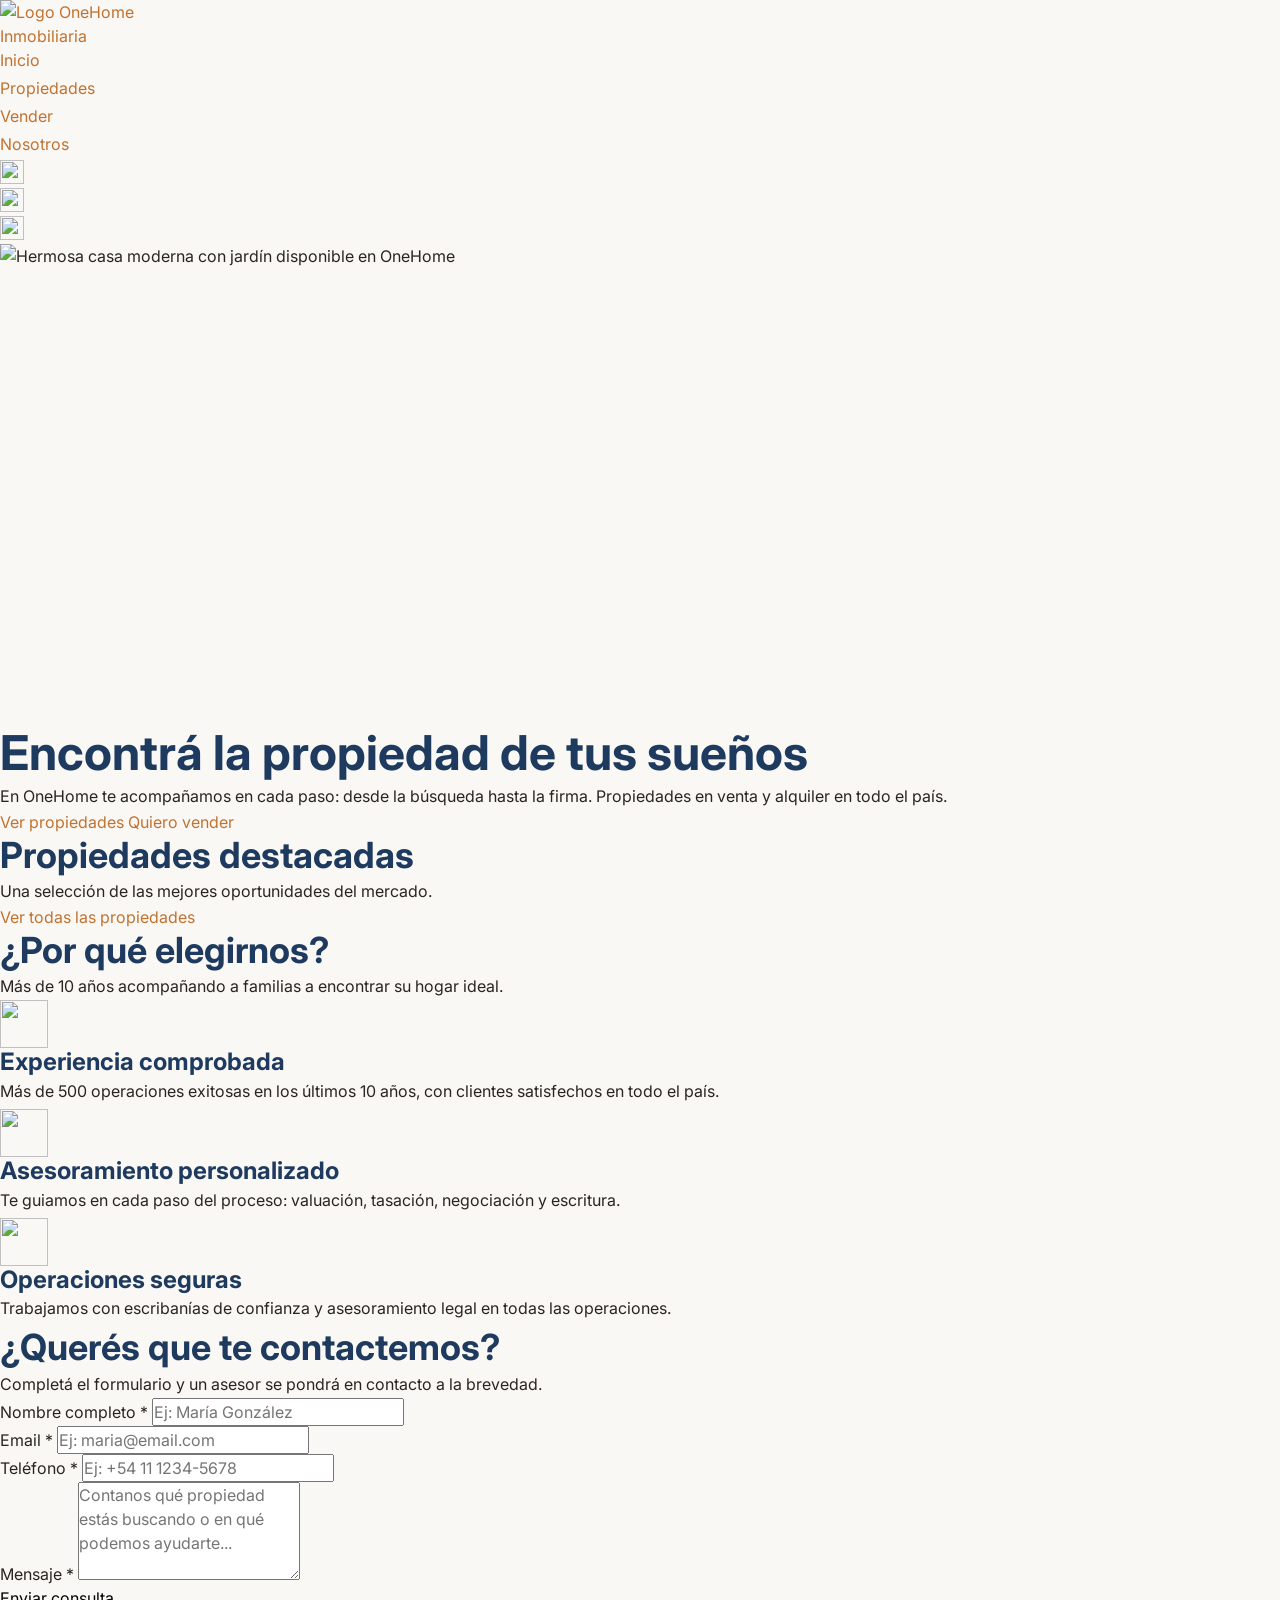
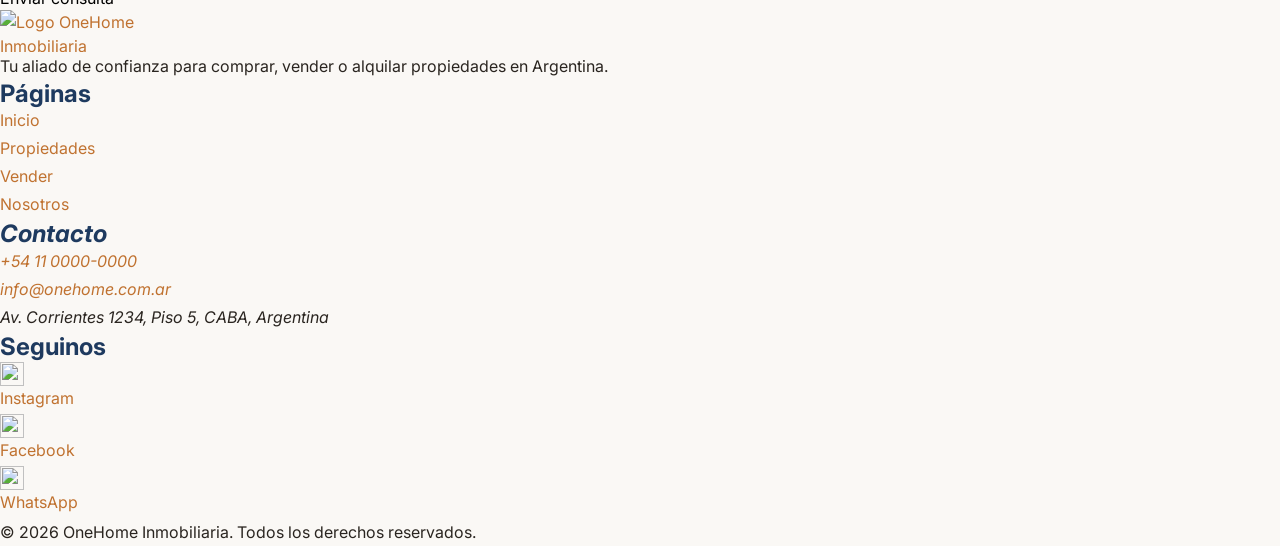
==== index.html @ 44924160 "Agregamos el css base" ====
<!DOCTYPE html>
<html lang="es-AR">
  <head>
    <meta charset="UTF-8" />
    <meta name="viewport" content="width=device-width, initial-scale=1.0" />

    <!-- SEO primario -->
    <title>OneHome Inmobiliaria | Propiedades en Argentina</title>
    <meta
      name="description"
      content="OneHome Inmobiliaria: encontrá tu propiedad ideal en Argentina. Casas, departamentos y locales en venta y alquiler. Asesoramiento personalizado."
    />

    <!-- Open Graph para redes sociales -->
    <meta property="og:type" content="website" />
    <meta property="og:title" content="OneHome Inmobiliaria" />
    <meta
      property="og:description"
      content="Encontrá tu propiedad ideal en Argentina. Casas, departamentos y locales en venta y alquiler."
    />
    <meta property="og:image" content="/assets/images/og-home.jpg" />
    <meta property="og:url" content="https://onehome.com.ar/" />
    <meta property="og:locale" content="es_AR" />

    <!-- Datos estructurados Schema.org -->
    <script type="application/ld+json">
      {
        "@context": "https://schema.org",
        "@type": "RealEstateAgent",
        "name": "OneHome Inmobiliaria",
        "url": "https://onehome.com.ar",
        "logo": "/assets/images/logo.png",
        "description": "Inmobiliaria en Argentina especializada en compra, venta y alquiler de propiedades.",
        "address": {
          "@type": "PostalAddress",
          "addressCountry": "AR",
          "addressLocality": "Buenos Aires"
        },
        "contactPoint": {
          "@type": "ContactPoint",
          "contactType": "customer service",
          "email": "info@onehome.com.ar",
          "telephone": "+54-11-0000-0000"
        }
      }
    </script>

    <!-- Fuente Inter — preconnect para carga rápida -->
    <link rel="preconnect" href="https://fonts.googleapis.com" />
    <link rel="preconnect" href="https://fonts.gstatic.com" crossorigin />
    <link href="https://fonts.googleapis.com/css2?family=Inter:wght@400;500;600;700&display=swap" rel="stylesheet" />

    <!-- Estilos -->
    <link rel="stylesheet" href="/assets/styles/main.css" />

    <!-- Favicon -->
    <link rel="icon" type="image/png" href="/assets/images/icons/favicon.png" />
  </head>

  <body>

    <!-- ===================== HEADER ===================== -->
    <header class="header">
      <div class="header__inner">

        <!-- Logo -->
        <a href="/" class="header__logo" aria-label="OneHome Inmobiliaria — inicio">
          <img
            src="/assets/images/logo.png"
            alt="Logo OneHome Inmobiliaria"
            width="160"
            height="48"
          />
        </a>

        <!-- Navegación principal -->
        <nav class="header__nav" aria-label="Navegación principal">
          <ul class="header__nav-list" role="list">
            <li><a href="/" class="header__nav-link" aria-current="page">Inicio</a></li>
            <li><a href="/pages/propiedades.html" class="header__nav-link">Propiedades</a></li>
            <li><a href="/pages/vender.html" class="header__nav-link">Vender</a></li>
            <li><a href="/pages/nosotros.html" class="header__nav-link">Nosotros</a></li>
          </ul>
        </nav>

        <!-- Redes sociales en header -->
        <ul class="header__social" role="list" aria-label="Redes sociales">
          <li>
            <a
              href="https://instagram.com/onehome"
              class="header__social-link"
              target="_blank"
              rel="noopener noreferrer"
              aria-label="Seguinos en Instagram"
            >
              <img
                src="/assets/images/icons/instagram.svg"
                alt=""
                width="24"
                height="24"
                aria-hidden="true"
              />
            </a>
          </li>
          <li>
            <a
              href="https://facebook.com/onehome"
              class="header__social-link"
              target="_blank"
              rel="noopener noreferrer"
              aria-label="Seguinos en Facebook"
            >
              <img
                src="/assets/images/icons/facebook.svg"
                alt=""
                width="24"
                height="24"
                aria-hidden="true"
              />
            </a>
          </li>
          <li>
            <a
              href="https://wa.me/541100000000"
              class="header__social-link"
              target="_blank"
              rel="noopener noreferrer"
              aria-label="Contactanos por WhatsApp"
            >
              <img
                src="/assets/images/icons/whatsapp.svg"
                alt=""
                width="24"
                height="24"
                aria-hidden="true"
              />
            </a>
          </li>
        </ul>

      </div>
    </header>

    <!-- ===================== MAIN ===================== -->
    <main id="contenido-principal">

      <!-- ---- HERO ---- -->
      <section class="hero" aria-labelledby="hero-titulo">
        <div class="hero__inner">

          <!-- Imagen a la izquierda -->
          <figure class="hero__imagen">
            <img
              src="/assets/images/hero-propiedad.jpg"
              alt="Hermosa casa moderna con jardín disponible en OneHome"
              width="640"
              height="480"
            />
          </figure>

          <!-- Contenido a la derecha -->
          <div class="hero__contenido">
            <h1 id="hero-titulo" class="hero__titulo">
              Encontrá la propiedad de tus sueños
            </h1>
            <p class="hero__subtitulo">
              En OneHome te acompañamos en cada paso: desde la búsqueda hasta
              la firma. Propiedades en venta y alquiler en todo el país.
            </p>
            <div class="hero__acciones">
              <a href="/pages/propiedades.html" class="boton boton--primario">
                Ver propiedades
              </a>
              <a href="/pages/vender.html" class="boton boton--secundario">
                Quiero vender
              </a>
            </div>
          </div>

        </div>
      </section>

      <!-- ---- PROPIEDADES DESTACADAS ---- -->
      <section class="propiedades-destacadas" aria-labelledby="destacadas-titulo">
        <div class="propiedades-destacadas__inner">

          <header class="seccion-header">
            <h2 id="destacadas-titulo" class="seccion-header__titulo">
              Propiedades destacadas
            </h2>
            <p class="seccion-header__descripcion">
              Una selección de las mejores oportunidades del mercado.
            </p>
          </header>

          <!-- Las cards se generan dinámicamente con assets/components/card-propiedad.js -->
          <ul
            id="lista-propiedades-destacadas"
            class="propiedades-destacadas__lista"
            role="list"
            aria-label="Propiedades destacadas"
          >
            <!-- card-propiedad.js inserta los <li> acá -->
          </ul>

          <div class="propiedades-destacadas__pie">
            <a href="/pages/propiedades.html" class="boton boton--terciario">
              Ver todas las propiedades
            </a>
          </div>

        </div>
      </section>

      <!-- ---- POR QUÉ ELEGIRNOS ---- -->
      <section class="por-que-elegirnos" aria-labelledby="elegirnos-titulo">
        <div class="por-que-elegirnos__inner">

          <header class="seccion-header">
            <h2 id="elegirnos-titulo" class="seccion-header__titulo">
              ¿Por qué elegirnos?
            </h2>
            <p class="seccion-header__descripcion">
              Más de 10 años acompañando a familias a encontrar su hogar ideal.
            </p>
          </header>

          <ul class="por-que-elegirnos__lista" role="list">

            <li class="por-que-elegirnos__item">
              <article class="ventaja">
                <figure class="ventaja__icono">
                  <img
                    src="/assets/images/icons/experiencia.svg"
                    alt=""
                    width="48"
                    height="48"
                    aria-hidden="true"
                  />
                </figure>
                <h3 class="ventaja__titulo">Experiencia comprobada</h3>
                <p class="ventaja__descripcion">
                  Más de 500 operaciones exitosas en los últimos 10 años,
                  con clientes satisfechos en todo el país.
                </p>
              </article>
            </li>

            <li class="por-que-elegirnos__item">
              <article class="ventaja">
                <figure class="ventaja__icono">
                  <img
                    src="/assets/images/icons/asesoramiento.svg"
                    alt=""
                    width="48"
                    height="48"
                    aria-hidden="true"
                  />
                </figure>
                <h3 class="ventaja__titulo">Asesoramiento personalizado</h3>
                <p class="ventaja__descripcion">
                  Te guiamos en cada paso del proceso: valuación, tasación,
                  negociación y escritura.
                </p>
              </article>
            </li>

            <li class="por-que-elegirnos__item">
              <article class="ventaja">
                <figure class="ventaja__icono">
                  <img
                    src="/assets/images/icons/seguridad.svg"
                    alt=""
                    width="48"
                    height="48"
                    aria-hidden="true"
                  />
                </figure>
                <h3 class="ventaja__titulo">Operaciones seguras</h3>
                <p class="ventaja__descripcion">
                  Trabajamos con escribanías de confianza y asesoramiento
                  legal en todas las operaciones.
                </p>
              </article>
            </li>

          </ul>

        </div>
      </section>

      <!-- ---- CONTACTO RÁPIDO ---- -->
      <section class="contacto-rapido" aria-labelledby="contacto-titulo">
        <div class="contacto-rapido__inner">

          <header class="seccion-header">
            <h2 id="contacto-titulo" class="seccion-header__titulo">
              ¿Querés que te contactemos?
            </h2>
            <p class="seccion-header__descripcion">
              Completá el formulario y un asesor se pondrá en contacto a la brevedad.
            </p>
          </header>

          <!--
            La validación frontend la maneja assets/utils/validaciones.js
            El envío lo maneja assets/services/contacto.js (a crear)
          -->
          <form
            id="formulario-contacto"
            class="contacto-rapido__form"
            novalidate
            aria-label="Formulario de contacto rápido"
          >

            <div class="form__campo">
              <label for="contacto-nombre" class="form__label">
                Nombre completo <span class="form__obligatorio" aria-label="obligatorio">*</span>
              </label>
              <input
                type="text"
                id="contacto-nombre"
                name="nombre"
                class="form__input"
                placeholder="Ej: María González"
                autocomplete="name"
                required
                aria-required="true"
                aria-describedby="contacto-nombre-error"
              />
              <span id="contacto-nombre-error" class="form__error" role="alert" aria-live="polite"></span>
            </div>

            <div class="form__campo">
              <label for="contacto-email" class="form__label">
                Email <span class="form__obligatorio" aria-label="obligatorio">*</span>
              </label>
              <input
                type="email"
                id="contacto-email"
                name="email"
                class="form__input"
                placeholder="Ej: maria@email.com"
                autocomplete="email"
                required
                aria-required="true"
                aria-describedby="contacto-email-error"
              />
              <span id="contacto-email-error" class="form__error" role="alert" aria-live="polite"></span>
            </div>

            <div class="form__campo">
              <label for="contacto-telefono" class="form__label">
                Teléfono <span class="form__obligatorio" aria-label="obligatorio">*</span>
              </label>
              <input
                type="tel"
                id="contacto-telefono"
                name="telefono"
                class="form__input"
                placeholder="Ej: +54 11 1234-5678"
                autocomplete="tel"
                required
                aria-required="true"
                aria-describedby="contacto-telefono-error"
              />
              <span id="contacto-telefono-error" class="form__error" role="alert" aria-live="polite"></span>
            </div>

            <div class="form__campo form__campo--completo">
              <label for="contacto-mensaje" class="form__label">
                Mensaje <span class="form__obligatorio" aria-label="obligatorio">*</span>
              </label>
              <textarea
                id="contacto-mensaje"
                name="mensaje"
                class="form__textarea"
                rows="4"
                placeholder="Contanos qué propiedad estás buscando o en qué podemos ayudarte..."
                required
                aria-required="true"
                aria-describedby="contacto-mensaje-error"
              ></textarea>
              <span id="contacto-mensaje-error" class="form__error" role="alert" aria-live="polite"></span>
            </div>

            <div class="form__campo form__campo--completo">
              <button type="submit" class="boton boton--primario boton--grande">
                Enviar consulta
              </button>
            </div>

          </form>

        </div>
      </section>

    </main>

    <!-- ===================== FOOTER ===================== -->
    <footer class="footer">
      <div class="footer__inner">

        <!-- Logo y descripción -->
        <div class="footer__marca">
          <a href="/" aria-label="OneHome Inmobiliaria — inicio">
            <img
              src="/assets/images/logo-blanco.png"
              alt="Logo OneHome Inmobiliaria"
              width="140"
              height="42"
            />
          </a>
          <p class="footer__descripcion">
            Tu aliado de confianza para comprar, vender o alquilar propiedades en Argentina.
          </p>
        </div>

        <!-- Navegación del footer -->
        <nav class="footer__nav" aria-label="Navegación del footer">
          <h3 class="footer__nav-titulo">Páginas</h3>
          <ul class="footer__nav-lista" role="list">
            <li><a href="/" class="footer__nav-link">Inicio</a></li>
            <li><a href="/pages/propiedades.html" class="footer__nav-link">Propiedades</a></li>
            <li><a href="/pages/vender.html" class="footer__nav-link">Vender</a></li>
            <li><a href="/pages/nosotros.html" class="footer__nav-link">Nosotros</a></li>
          </ul>
        </nav>

        <!-- Datos de contacto -->
        <address class="footer__contacto">
          <h3 class="footer__contacto-titulo">Contacto</h3>
          <ul class="footer__contacto-lista" role="list">
            <li>
              <a href="tel:+541100000000" class="footer__contacto-link">
                +54 11 0000-0000
              </a>
            </li>
            <li>
              <a href="mailto:info@onehome.com.ar" class="footer__contacto-link">
                info@onehome.com.ar
              </a>
            </li>
            <li class="footer__contacto-direccion">
              Av. Corrientes 1234, Piso 5, CABA, Argentina
            </li>
          </ul>
        </address>

        <!-- Redes sociales en footer -->
        <div class="footer__social">
          <h3 class="footer__social-titulo">Seguinos</h3>
          <ul class="footer__social-lista" role="list">
            <li>
              <a
                href="https://instagram.com/onehome"
                class="footer__social-link"
                target="_blank"
                rel="noopener noreferrer"
                aria-label="OneHome en Instagram"
              >
                <img
                  src="/assets/images/icons/instagram.svg"
                  alt=""
                  width="24"
                  height="24"
                  aria-hidden="true"
                />
                Instagram
              </a>
            </li>
            <li>
              <a
                href="https://facebook.com/onehome"
                class="footer__social-link"
                target="_blank"
                rel="noopener noreferrer"
                aria-label="OneHome en Facebook"
              >
                <img
                  src="/assets/images/icons/facebook.svg"
                  alt=""
                  width="24"
                  height="24"
                  aria-hidden="true"
                />
                Facebook
              </a>
            </li>
            <li>
              <a
                href="https://wa.me/541100000000"
                class="footer__social-link"
                target="_blank"
                rel="noopener noreferrer"
                aria-label="OneHome en WhatsApp"
              >
                <img
                  src="/assets/images/icons/whatsapp.svg"
                  alt=""
                  width="24"
                  height="24"
                  aria-hidden="true"
                />
                WhatsApp
              </a>
            </li>
          </ul>
        </div>

      </div>

      <!-- Pie legal -->
      <div class="footer__legal">
        <p class="footer__copyright">
          &copy; <span id="anio-actual"></span> OneHome Inmobiliaria. Todos los derechos reservados.
        </p>
      </div>

    </footer>

    <!-- Scripts -->
    <script src="/assets/components/header.js"></script>
    <script src="/assets/components/footer.js"></script>
    <script src="/assets/components/card-propiedad.js"></script>
    <script src="/assets/services/propiedades.js"></script>
    <script src="/assets/utils/validaciones.js"></script>
    <!-- Actualiza el año del copyright automáticamente -->
    <script>
      document.getElementById('anio-actual').textContent = new Date().getFullYear();
    </script>

  </body>
</html>
---- assets/styles/main.css ----
/* =========================================================
   main.css — punto de entrada de todos los estilos
   El orden importa: reset → variables → tipografía → componentes → páginas
   ========================================================= */

/* --- Capa base --- */
@import './base/reset.css';
@import './base/variables.css';
@import './base/typography.css';

/* --- Componentes (agregar cuando se creen) --- */
/* @import './components/header.css'; */
/* @import './components/footer.css'; */
/* @import './components/card-propiedad.css'; */
/* @import './components/boton.css'; */
/* @import './components/formulario.css'; */

/* --- Páginas (agregar cuando se creen) --- */
/* @import './pages/home.css'; */
/* @import './pages/propiedades.css'; */
/* @import './pages/vender.css'; */
/* @import './pages/nosotros.css'; */
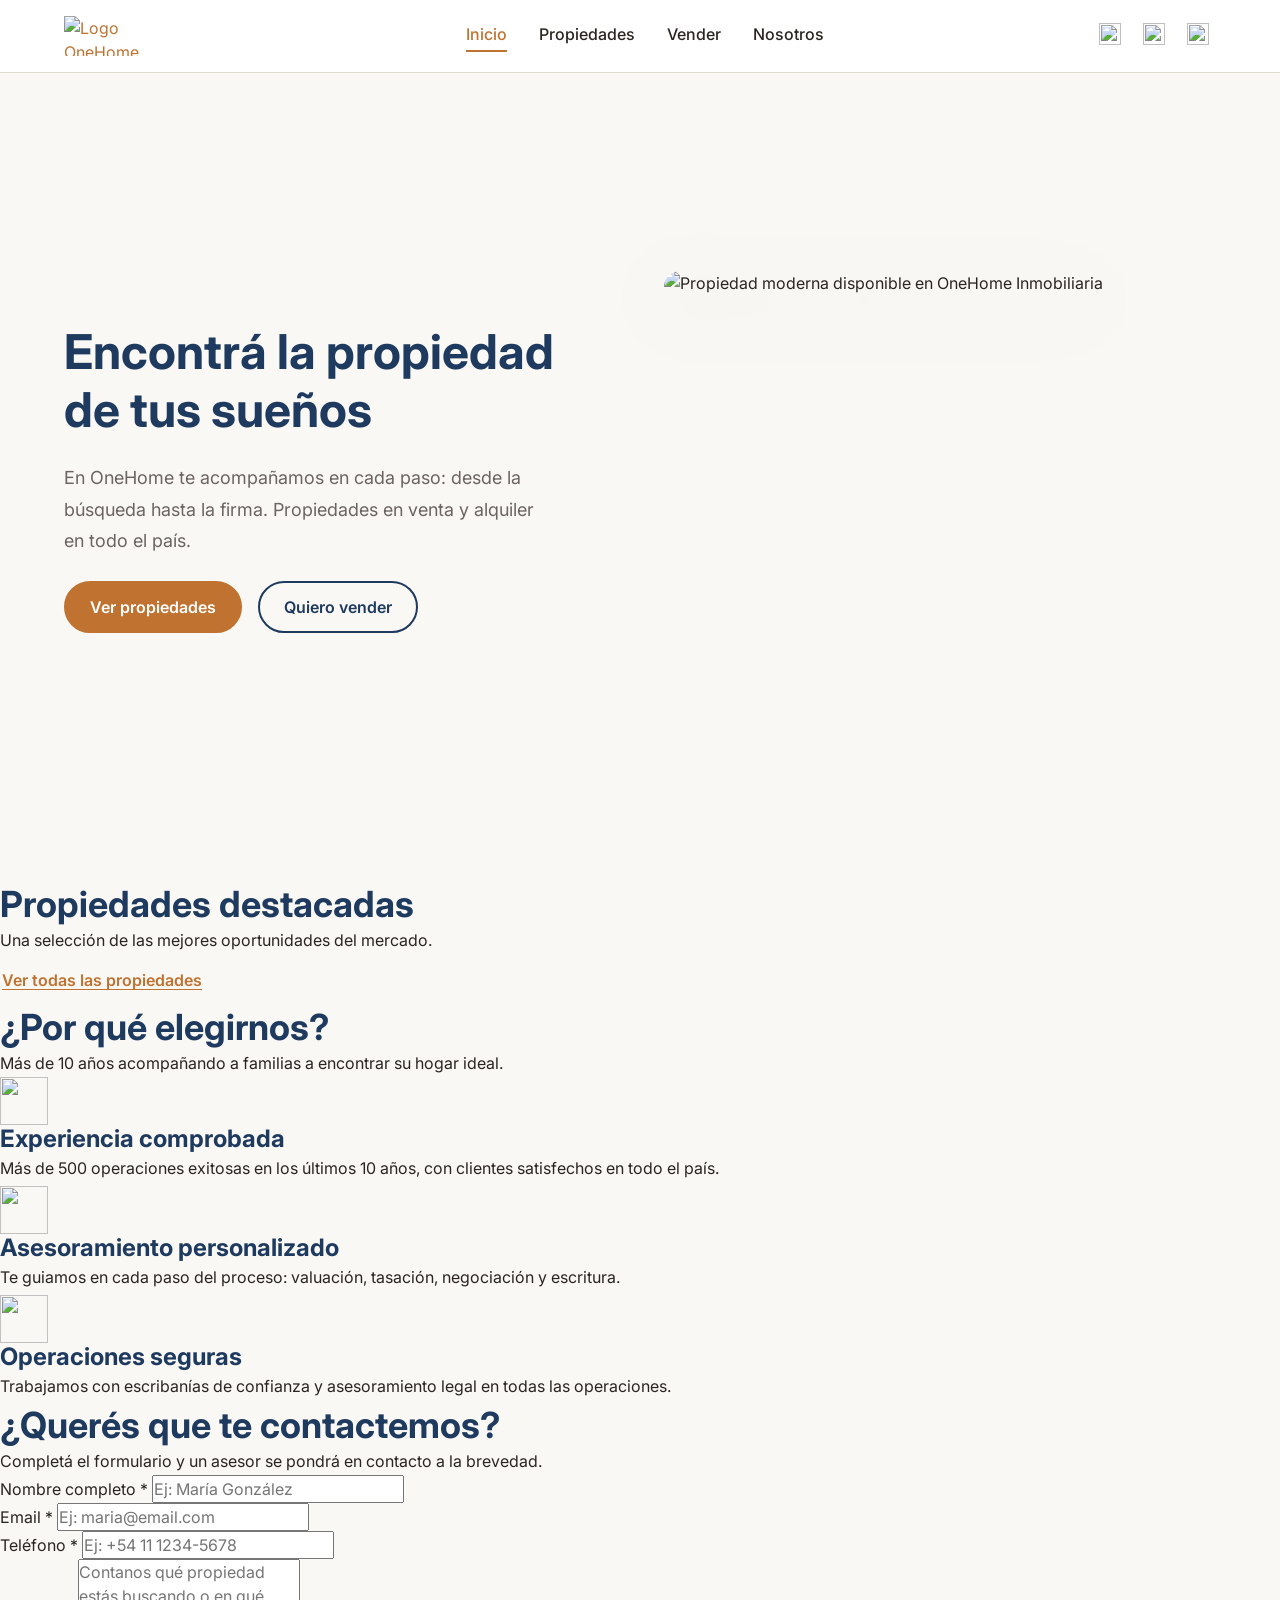
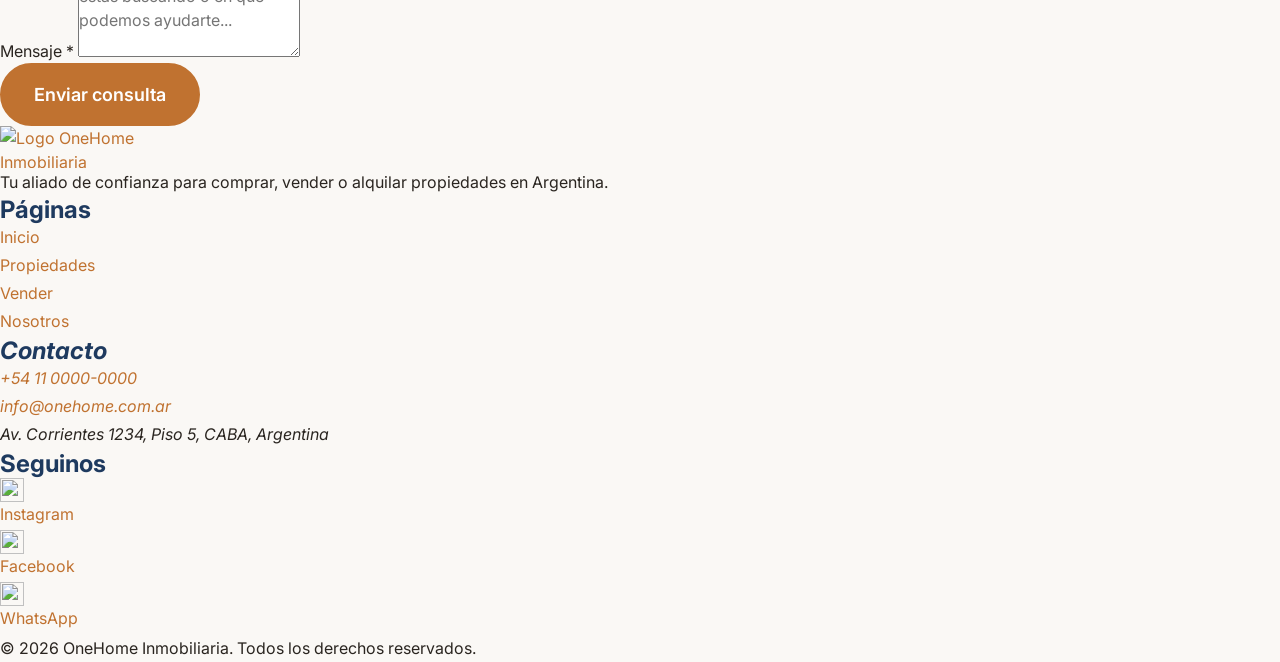
==== commit 4cbed7aa: "Estilización del header y sección hero" ====
--- a/index.html
+++ b/index.html
@@ -82,6 +82,11 @@
             <li><a href="/pages/nosotros.html" class="header__nav-link">Nosotros</a></li>
           </ul>
         </nav>
+
+        <!-- Botón contacto — visible solo en mobile -->
+        <a href="#formulario-contacto" class="header__contacto-mobile" aria-label="Ir al formulario de contacto">
+          Contacto
+        </a>
 
         <!-- Redes sociales en header -->
         <ul class="header__social" role="list" aria-label="Redes sociales">
@@ -148,17 +153,7 @@
       <section class="hero" aria-labelledby="hero-titulo">
         <div class="hero__inner">
 
-          <!-- Imagen a la izquierda -->
-          <figure class="hero__imagen">
-            <img
-              src="/assets/images/hero-propiedad.jpg"
-              alt="Hermosa casa moderna con jardín disponible en OneHome"
-              width="640"
-              height="480"
-            />
-          </figure>
-
-          <!-- Contenido a la derecha -->
+          <!-- Contenido textual — primero en el DOM para SEO y accesibilidad -->
           <div class="hero__contenido">
             <h1 id="hero-titulo" class="hero__titulo">
               Encontrá la propiedad de tus sueños
@@ -176,6 +171,17 @@
               </a>
             </div>
           </div>
+
+          <!-- Imagen de ejemplo — reemplazar con foto real de propiedad -->
+          <figure class="hero__imagen">
+            <img
+              src="https://picsum.photos/800/600"
+              alt="Propiedad moderna disponible en OneHome Inmobiliaria"
+              width="800"
+              height="600"
+              loading="eager"
+            />
+          </figure>
 
         </div>
       </section>
@@ -519,6 +525,54 @@
 
     </footer>
 
+    <!-- ===================== NAV MOBILE ===================== -->
+    <!-- Barra de navegación fija en la parte inferior — visible solo en mobile -->
+    <nav class="nav-mobile" aria-label="Navegación móvil">
+      <ul class="nav-mobile__list" role="list">
+
+        <li class="nav-mobile__item">
+          <a href="/" class="nav-mobile__link" aria-current="page" aria-label="Inicio">
+            <!-- Ícono: casa -->
+            <svg viewBox="0 0 24 24" xmlns="http://www.w3.org/2000/svg" aria-hidden="true">
+              <path d="M10 20v-6h4v6h5v-8h3L12 3 2 12h3v8z"/>
+            </svg>
+            <span>Inicio</span>
+          </a>
+        </li>
+
+        <li class="nav-mobile__item">
+          <a href="/pages/propiedades.html" class="nav-mobile__link" aria-label="Propiedades">
+            <!-- Ícono: edificio -->
+            <svg viewBox="0 0 24 24" xmlns="http://www.w3.org/2000/svg" aria-hidden="true">
+              <path d="M17 11V3H7v4H3v14h8v-4h2v4h8V11h-4zM7 19H5v-2h2v2zm0-4H5v-2h2v2zm0-4H5v-2h2v2zm4 4H9v-2h2v2zm0-4H9v-2h2v2zm0-4H9V5h2v2zm4 8h-2v-2h2v2zm0-4h-2v-2h2v2zm0-4h-2V5h2v2zm4 12h-2v-2h2v2zm0-4h-2v-2h2v2z"/>
+            </svg>
+            <span>Propiedades</span>
+          </a>
+        </li>
+
+        <li class="nav-mobile__item">
+          <a href="/pages/vender.html" class="nav-mobile__link" aria-label="Vender">
+            <!-- Ícono: etiqueta de precio -->
+            <svg viewBox="0 0 24 24" xmlns="http://www.w3.org/2000/svg" aria-hidden="true">
+              <path d="M21.41 11.58l-9-9C12.05 2.22 11.55 2 11 2H4c-1.1 0-2 .9-2 2v7c0 .55.22 1.05.59 1.42l9 9c.36.36.86.58 1.41.58.55 0 1.05-.22 1.41-.59l7-7c.37-.36.59-.86.59-1.41 0-.55-.23-1.06-.59-1.42zM5.5 7C4.67 7 4 6.33 4 5.5S4.67 4 5.5 4 7 4.67 7 5.5 6.33 7 5.5 7z"/>
+            </svg>
+            <span>Vender</span>
+          </a>
+        </li>
+
+        <li class="nav-mobile__item">
+          <a href="/pages/nosotros.html" class="nav-mobile__link" aria-label="Nosotros">
+            <!-- Ícono: persona/equipo -->
+            <svg viewBox="0 0 24 24" xmlns="http://www.w3.org/2000/svg" aria-hidden="true">
+              <path d="M16 11c1.66 0 2.99-1.34 2.99-3S17.66 5 16 5c-1.66 0-3 1.34-3 3s1.34 3 3 3zm-8 0c1.66 0 2.99-1.34 2.99-3S9.66 5 8 5C6.34 5 5 6.34 5 8s1.34 3 3 3zm0 2c-2.33 0-7 1.17-7 3.5V19h14v-2.5c0-2.33-4.67-3.5-7-3.5zm8 0c-.29 0-.62.02-.97.05 1.16.84 1.97 1.97 1.97 3.45V19h6v-2.5c0-2.33-4.67-3.5-7-3.5z"/>
+            </svg>
+            <span>Nosotros</span>
+          </a>
+        </li>
+
+      </ul>
+    </nav>
+
     <!-- Scripts -->
     <script src="/assets/components/header.js"></script>
     <script src="/assets/components/footer.js"></script>
--- a/assets/styles/main.css
+++ b/assets/styles/main.css
@@ -9,7 +9,8 @@
 @import './base/typography.css';
 
 /* --- Componentes (agregar cuando se creen) --- */
-/* @import './components/header.css'; */
+@import './components/header.css';
+@import './components/hero.css';
 /* @import './components/footer.css'; */
 /* @import './components/card-propiedad.css'; */
 /* @import './components/boton.css'; */
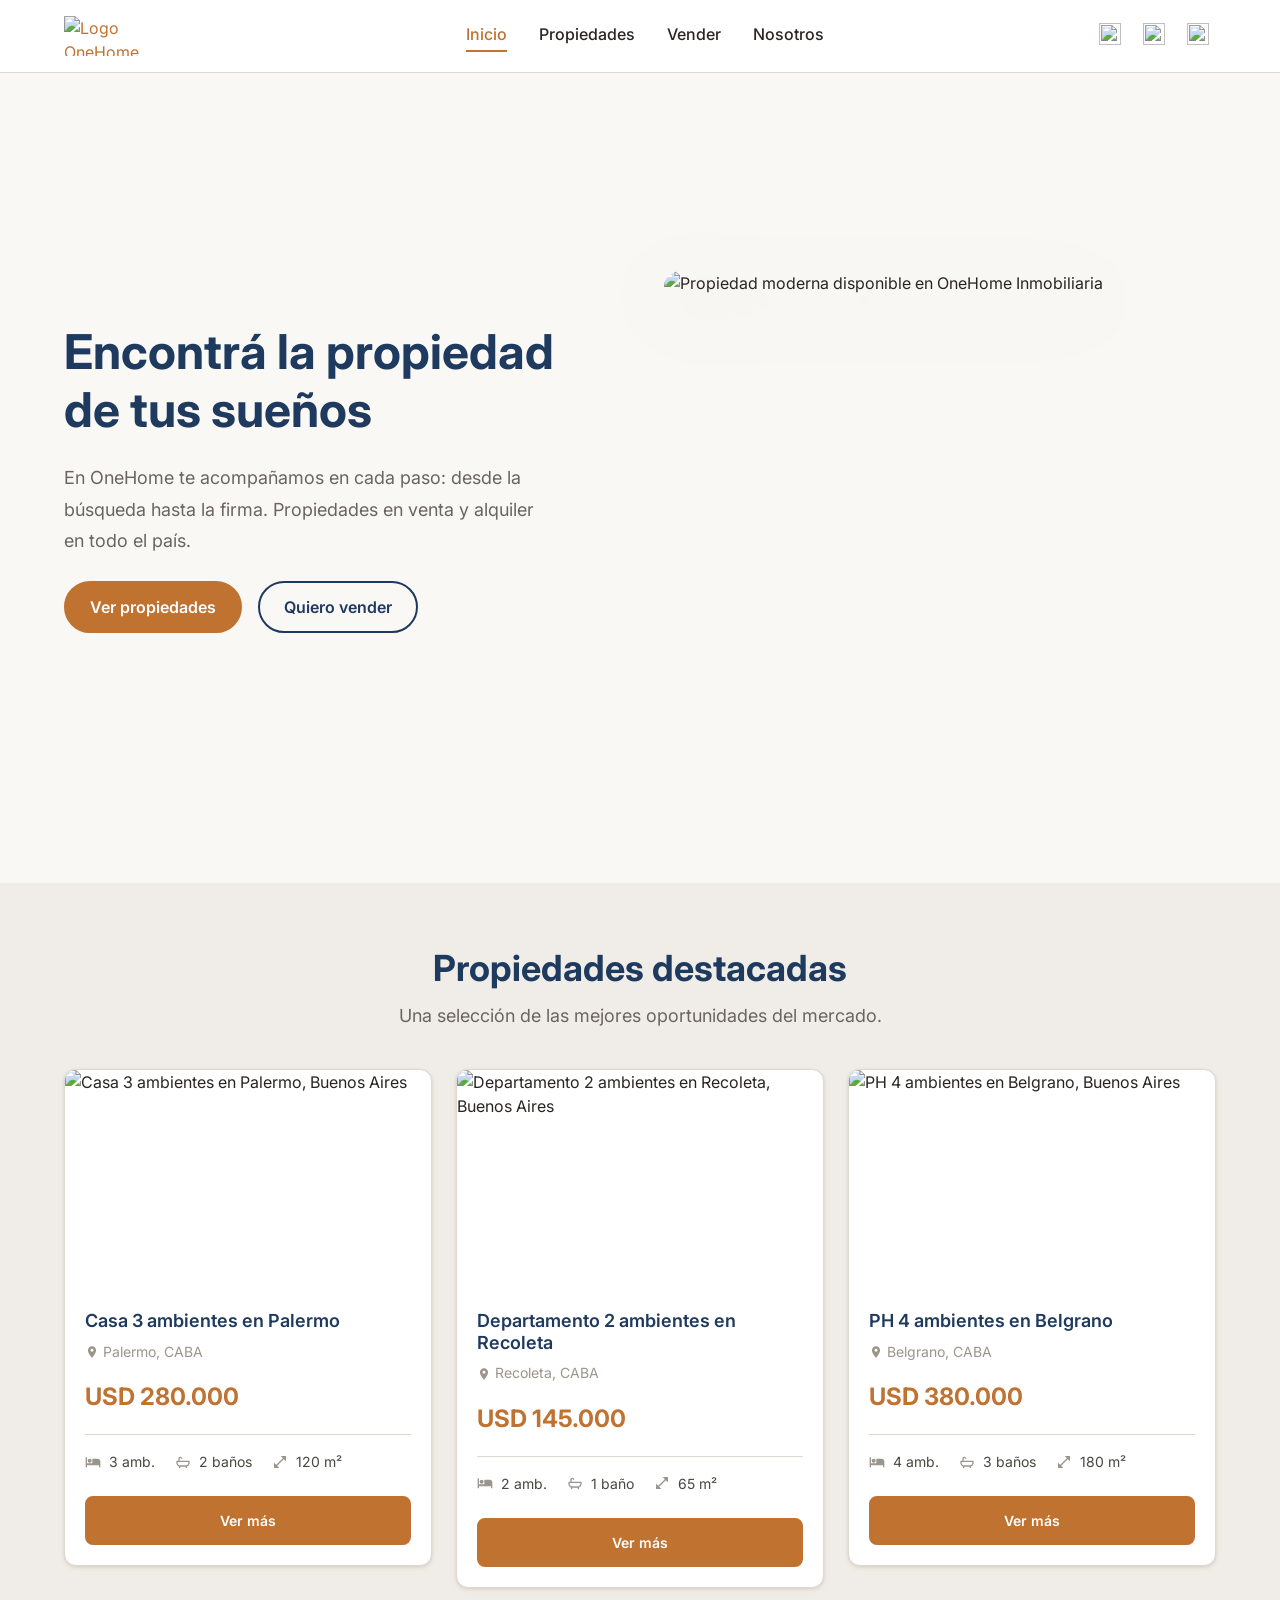
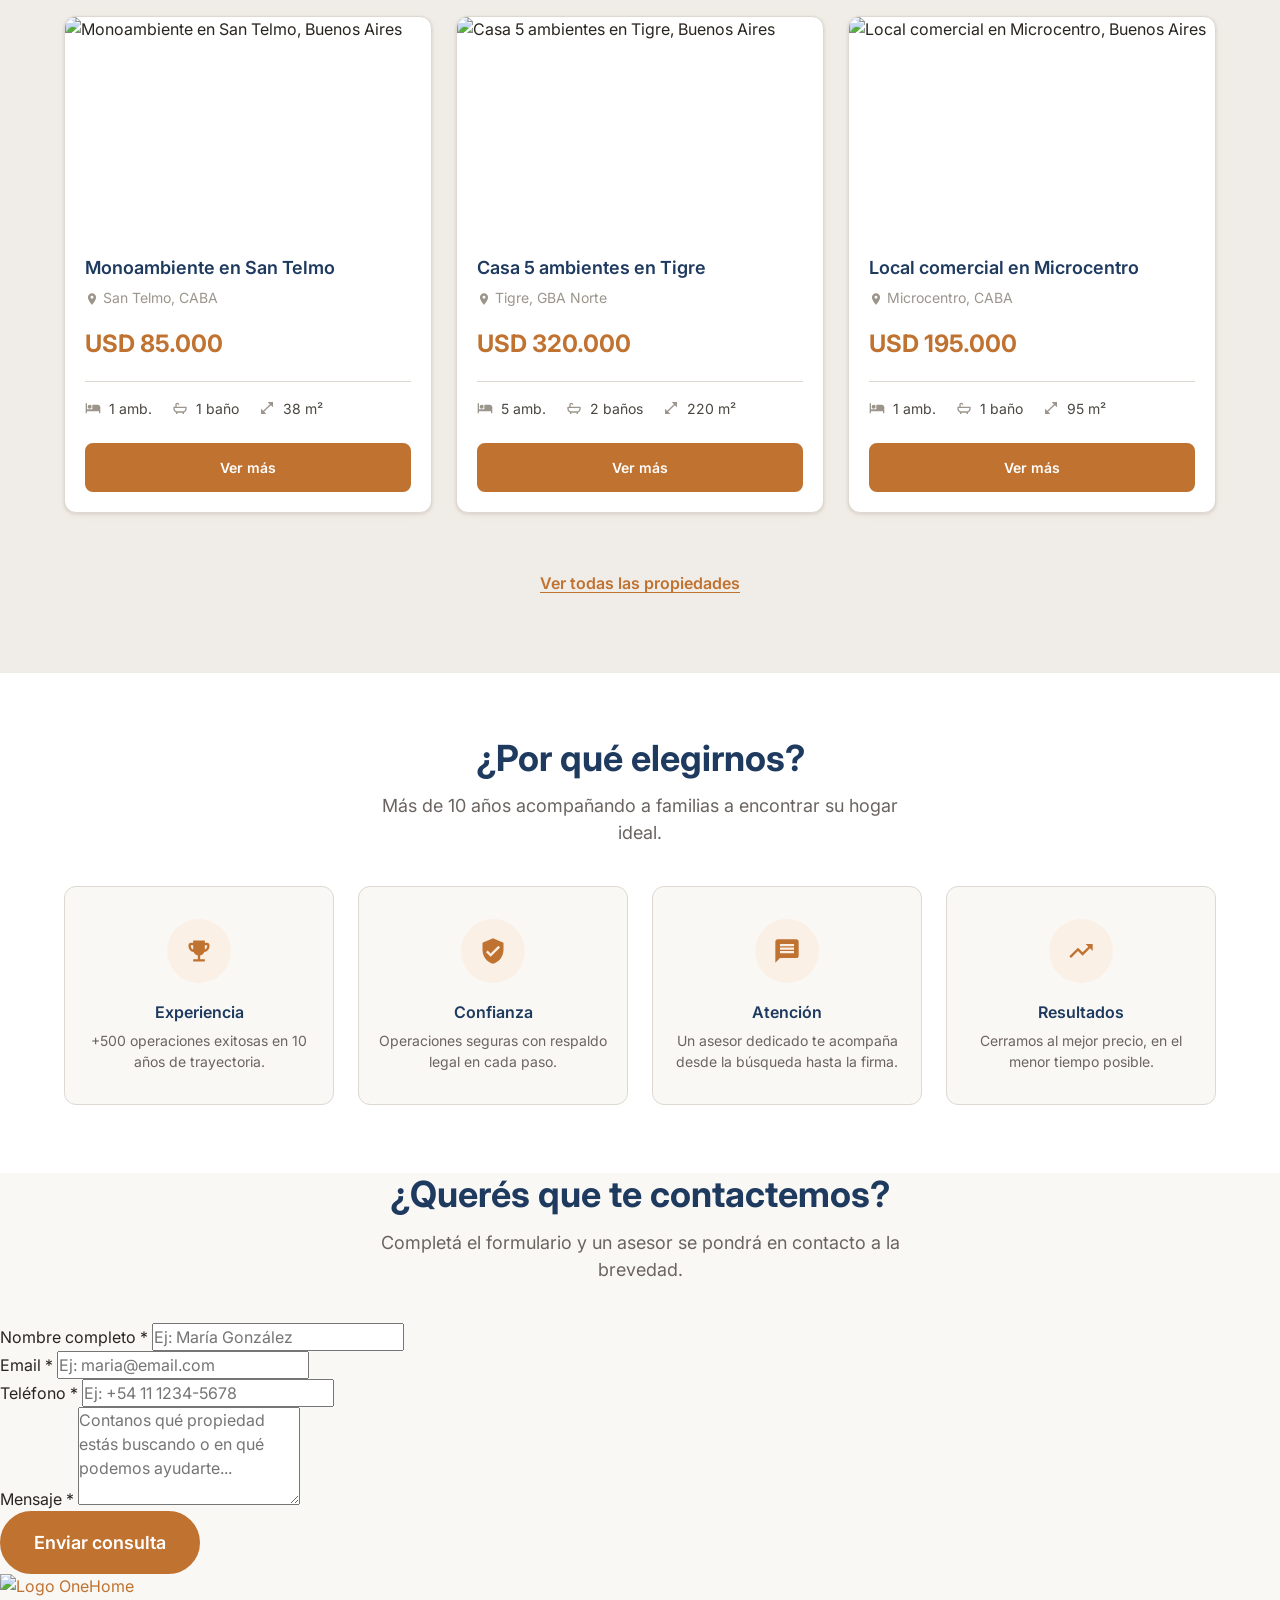
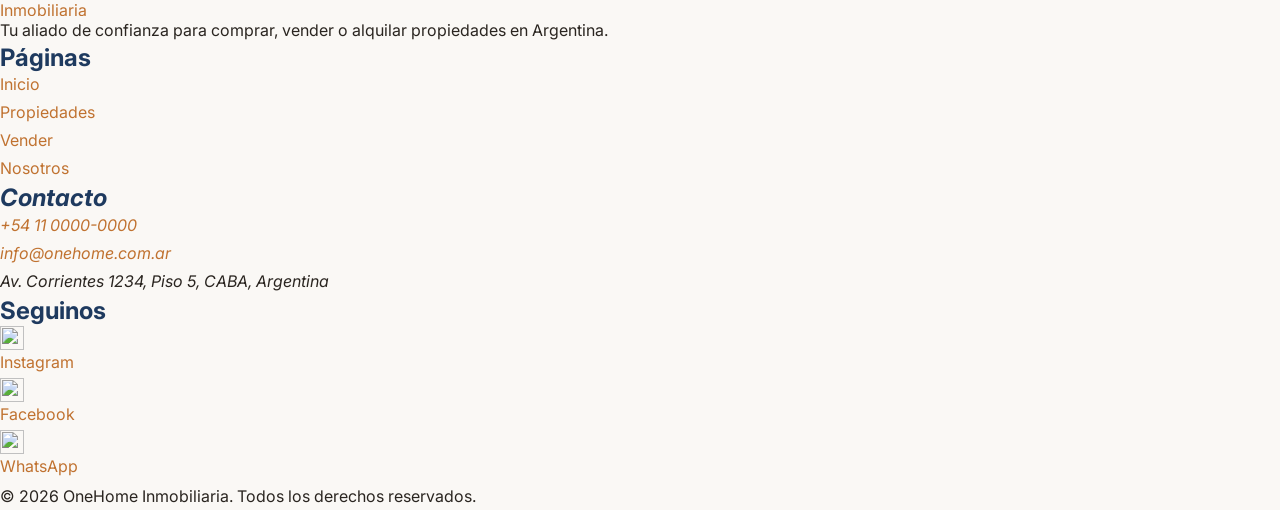
==== commit e7db06a5: "Estilizando la sección de ¿por qué elegirnos?" ====
--- a/index.html
+++ b/index.html
@@ -199,14 +199,293 @@
             </p>
           </header>
 
-          <!-- Las cards se generan dinámicamente con assets/components/card-propiedad.js -->
+          <!-- TODO: reemplazar con renderizado dinámico desde card-propiedad.js -->
           <ul
             id="lista-propiedades-destacadas"
             class="propiedades-destacadas__lista"
             role="list"
             aria-label="Propiedades destacadas"
           >
-            <!-- card-propiedad.js inserta los <li> acá -->
+
+            <!-- Card 1 -->
+            <li>
+              <article class="card-propiedad">
+                <div class="card-propiedad__imagen">
+                  <img
+                    src="https://picsum.photos/seed/casa1/400/300"
+                    alt="Casa 3 ambientes en Palermo, Buenos Aires"
+                    width="400"
+                    height="300"
+                    loading="lazy"
+                  />
+                </div>
+                <div class="card-propiedad__info">
+                  <h3 class="card-propiedad__titulo">Casa 3 ambientes en Palermo</h3>
+                  <p class="card-propiedad__ubicacion">
+                    <svg viewBox="0 0 24 24" xmlns="http://www.w3.org/2000/svg" aria-hidden="true">
+                      <path d="M12 2C8.13 2 5 5.13 5 9c0 5.25 7 13 7 13s7-7.75 7-13c0-3.87-3.13-7-7-7zm0 9.5c-1.38 0-2.5-1.12-2.5-2.5s1.12-2.5 2.5-2.5 2.5 1.12 2.5 2.5-1.12 2.5-2.5 2.5z"/>
+                    </svg>
+                    Palermo, CABA
+                  </p>
+                  <p class="card-propiedad__precio">USD 280.000</p>
+                  <ul class="card-propiedad__datos" role="list" aria-label="Características">
+                    <li class="card-propiedad__dato">
+                      <!-- Ícono: ambientes / cama -->
+                      <svg viewBox="0 0 24 24" xmlns="http://www.w3.org/2000/svg" aria-hidden="true">
+                        <path d="M7 13c1.66 0 3-1.34 3-3S8.66 7 7 7s-3 1.34-3 3 1.34 3 3 3zm12-6h-8v7H3V5H1v15h2v-3h18v3h2v-9c0-2.21-1.79-4-4-4z"/>
+                      </svg>
+                      3 amb.
+                    </li>
+                    <li class="card-propiedad__dato">
+                      <!-- Ícono: baños / ducha -->
+                      <svg viewBox="0 0 24 24" xmlns="http://www.w3.org/2000/svg" aria-hidden="true">
+                        <path d="M21 10H7V7c0-.55.45-1 1-1s1 .45 1 1h2c0-1.65-1.35-3-3-3S5 5.35 5 7v3H3c-.55 0-1 .45-1 1v2c0 2.63 1.67 4.86 4 5.65V21h2v-2h8v2h2v-2.35c2.33-.79 4-3.02 4-5.65v-2c0-.55-.45-1-1-1zm-1 3c0 2.21-1.79 4-4 4H8c-2.21 0-4-1.79-4-4v-1h16v1z"/>
+                      </svg>
+                      2 baños
+                    </li>
+                    <li class="card-propiedad__dato">
+                      <!-- Ícono: superficie / m² -->
+                      <svg viewBox="0 0 24 24" xmlns="http://www.w3.org/2000/svg" aria-hidden="true">
+                        <path d="M21 11V3h-8l3.29 3.29-10 10L3 13v8h8l-3.29-3.29 10-10z"/>
+                      </svg>
+                      120 m²
+                    </li>
+                  </ul>
+                  <a href="/pages/ficha.html" class="card-propiedad__boton">Ver más</a>
+                </div>
+              </article>
+            </li>
+
+            <!-- Card 2 -->
+            <li>
+              <article class="card-propiedad">
+                <div class="card-propiedad__imagen">
+                  <img
+                    src="https://picsum.photos/seed/depto2/400/300"
+                    alt="Departamento 2 ambientes en Recoleta, Buenos Aires"
+                    width="400"
+                    height="300"
+                    loading="lazy"
+                  />
+                </div>
+                <div class="card-propiedad__info">
+                  <h3 class="card-propiedad__titulo">Departamento 2 ambientes en Recoleta</h3>
+                  <p class="card-propiedad__ubicacion">
+                    <svg viewBox="0 0 24 24" xmlns="http://www.w3.org/2000/svg" aria-hidden="true">
+                      <path d="M12 2C8.13 2 5 5.13 5 9c0 5.25 7 13 7 13s7-7.75 7-13c0-3.87-3.13-7-7-7zm0 9.5c-1.38 0-2.5-1.12-2.5-2.5s1.12-2.5 2.5-2.5 2.5 1.12 2.5 2.5-1.12 2.5-2.5 2.5z"/>
+                    </svg>
+                    Recoleta, CABA
+                  </p>
+                  <p class="card-propiedad__precio">USD 145.000</p>
+                  <ul class="card-propiedad__datos" role="list" aria-label="Características">
+                    <li class="card-propiedad__dato">
+                      <svg viewBox="0 0 24 24" xmlns="http://www.w3.org/2000/svg" aria-hidden="true">
+                        <path d="M7 13c1.66 0 3-1.34 3-3S8.66 7 7 7s-3 1.34-3 3 1.34 3 3 3zm12-6h-8v7H3V5H1v15h2v-3h18v3h2v-9c0-2.21-1.79-4-4-4z"/>
+                      </svg>
+                      2 amb.
+                    </li>
+                    <li class="card-propiedad__dato">
+                      <svg viewBox="0 0 24 24" xmlns="http://www.w3.org/2000/svg" aria-hidden="true">
+                        <path d="M21 10H7V7c0-.55.45-1 1-1s1 .45 1 1h2c0-1.65-1.35-3-3-3S5 5.35 5 7v3H3c-.55 0-1 .45-1 1v2c0 2.63 1.67 4.86 4 5.65V21h2v-2h8v2h2v-2.35c2.33-.79 4-3.02 4-5.65v-2c0-.55-.45-1-1-1zm-1 3c0 2.21-1.79 4-4 4H8c-2.21 0-4-1.79-4-4v-1h16v1z"/>
+                      </svg>
+                      1 baño
+                    </li>
+                    <li class="card-propiedad__dato">
+                      <svg viewBox="0 0 24 24" xmlns="http://www.w3.org/2000/svg" aria-hidden="true">
+                        <path d="M21 11V3h-8l3.29 3.29-10 10L3 13v8h8l-3.29-3.29 10-10z"/>
+                      </svg>
+                      65 m²
+                    </li>
+                  </ul>
+                  <a href="/pages/ficha.html" class="card-propiedad__boton">Ver más</a>
+                </div>
+              </article>
+            </li>
+
+            <!-- Card 3 -->
+            <li>
+              <article class="card-propiedad">
+                <div class="card-propiedad__imagen">
+                  <img
+                    src="https://picsum.photos/seed/ph3/400/300"
+                    alt="PH 4 ambientes en Belgrano, Buenos Aires"
+                    width="400"
+                    height="300"
+                    loading="lazy"
+                  />
+                </div>
+                <div class="card-propiedad__info">
+                  <h3 class="card-propiedad__titulo">PH 4 ambientes en Belgrano</h3>
+                  <p class="card-propiedad__ubicacion">
+                    <svg viewBox="0 0 24 24" xmlns="http://www.w3.org/2000/svg" aria-hidden="true">
+                      <path d="M12 2C8.13 2 5 5.13 5 9c0 5.25 7 13 7 13s7-7.75 7-13c0-3.87-3.13-7-7-7zm0 9.5c-1.38 0-2.5-1.12-2.5-2.5s1.12-2.5 2.5-2.5 2.5 1.12 2.5 2.5-1.12 2.5-2.5 2.5z"/>
+                    </svg>
+                    Belgrano, CABA
+                  </p>
+                  <p class="card-propiedad__precio">USD 380.000</p>
+                  <ul class="card-propiedad__datos" role="list" aria-label="Características">
+                    <li class="card-propiedad__dato">
+                      <svg viewBox="0 0 24 24" xmlns="http://www.w3.org/2000/svg" aria-hidden="true">
+                        <path d="M7 13c1.66 0 3-1.34 3-3S8.66 7 7 7s-3 1.34-3 3 1.34 3 3 3zm12-6h-8v7H3V5H1v15h2v-3h18v3h2v-9c0-2.21-1.79-4-4-4z"/>
+                      </svg>
+                      4 amb.
+                    </li>
+                    <li class="card-propiedad__dato">
+                      <svg viewBox="0 0 24 24" xmlns="http://www.w3.org/2000/svg" aria-hidden="true">
+                        <path d="M21 10H7V7c0-.55.45-1 1-1s1 .45 1 1h2c0-1.65-1.35-3-3-3S5 5.35 5 7v3H3c-.55 0-1 .45-1 1v2c0 2.63 1.67 4.86 4 5.65V21h2v-2h8v2h2v-2.35c2.33-.79 4-3.02 4-5.65v-2c0-.55-.45-1-1-1zm-1 3c0 2.21-1.79 4-4 4H8c-2.21 0-4-1.79-4-4v-1h16v1z"/>
+                      </svg>
+                      3 baños
+                    </li>
+                    <li class="card-propiedad__dato">
+                      <svg viewBox="0 0 24 24" xmlns="http://www.w3.org/2000/svg" aria-hidden="true">
+                        <path d="M21 11V3h-8l3.29 3.29-10 10L3 13v8h8l-3.29-3.29 10-10z"/>
+                      </svg>
+                      180 m²
+                    </li>
+                  </ul>
+                  <a href="/pages/ficha.html" class="card-propiedad__boton">Ver más</a>
+                </div>
+              </article>
+            </li>
+
+            <!-- Card 4 -->
+            <li>
+              <article class="card-propiedad">
+                <div class="card-propiedad__imagen">
+                  <img
+                    src="https://picsum.photos/seed/mono4/400/300"
+                    alt="Monoambiente en San Telmo, Buenos Aires"
+                    width="400"
+                    height="300"
+                    loading="lazy"
+                  />
+                </div>
+                <div class="card-propiedad__info">
+                  <h3 class="card-propiedad__titulo">Monoambiente en San Telmo</h3>
+                  <p class="card-propiedad__ubicacion">
+                    <svg viewBox="0 0 24 24" xmlns="http://www.w3.org/2000/svg" aria-hidden="true">
+                      <path d="M12 2C8.13 2 5 5.13 5 9c0 5.25 7 13 7 13s7-7.75 7-13c0-3.87-3.13-7-7-7zm0 9.5c-1.38 0-2.5-1.12-2.5-2.5s1.12-2.5 2.5-2.5 2.5 1.12 2.5 2.5-1.12 2.5-2.5 2.5z"/>
+                    </svg>
+                    San Telmo, CABA
+                  </p>
+                  <p class="card-propiedad__precio">USD 85.000</p>
+                  <ul class="card-propiedad__datos" role="list" aria-label="Características">
+                    <li class="card-propiedad__dato">
+                      <svg viewBox="0 0 24 24" xmlns="http://www.w3.org/2000/svg" aria-hidden="true">
+                        <path d="M7 13c1.66 0 3-1.34 3-3S8.66 7 7 7s-3 1.34-3 3 1.34 3 3 3zm12-6h-8v7H3V5H1v15h2v-3h18v3h2v-9c0-2.21-1.79-4-4-4z"/>
+                      </svg>
+                      1 amb.
+                    </li>
+                    <li class="card-propiedad__dato">
+                      <svg viewBox="0 0 24 24" xmlns="http://www.w3.org/2000/svg" aria-hidden="true">
+                        <path d="M21 10H7V7c0-.55.45-1 1-1s1 .45 1 1h2c0-1.65-1.35-3-3-3S5 5.35 5 7v3H3c-.55 0-1 .45-1 1v2c0 2.63 1.67 4.86 4 5.65V21h2v-2h8v2h2v-2.35c2.33-.79 4-3.02 4-5.65v-2c0-.55-.45-1-1-1zm-1 3c0 2.21-1.79 4-4 4H8c-2.21 0-4-1.79-4-4v-1h16v1z"/>
+                      </svg>
+                      1 baño
+                    </li>
+                    <li class="card-propiedad__dato">
+                      <svg viewBox="0 0 24 24" xmlns="http://www.w3.org/2000/svg" aria-hidden="true">
+                        <path d="M21 11V3h-8l3.29 3.29-10 10L3 13v8h8l-3.29-3.29 10-10z"/>
+                      </svg>
+                      38 m²
+                    </li>
+                  </ul>
+                  <a href="/pages/ficha.html" class="card-propiedad__boton">Ver más</a>
+                </div>
+              </article>
+            </li>
+
+            <!-- Card 5 -->
+            <li>
+              <article class="card-propiedad">
+                <div class="card-propiedad__imagen">
+                  <img
+                    src="https://picsum.photos/seed/casa5/400/300"
+                    alt="Casa 5 ambientes en Tigre, Buenos Aires"
+                    width="400"
+                    height="300"
+                    loading="lazy"
+                  />
+                </div>
+                <div class="card-propiedad__info">
+                  <h3 class="card-propiedad__titulo">Casa 5 ambientes en Tigre</h3>
+                  <p class="card-propiedad__ubicacion">
+                    <svg viewBox="0 0 24 24" xmlns="http://www.w3.org/2000/svg" aria-hidden="true">
+                      <path d="M12 2C8.13 2 5 5.13 5 9c0 5.25 7 13 7 13s7-7.75 7-13c0-3.87-3.13-7-7-7zm0 9.5c-1.38 0-2.5-1.12-2.5-2.5s1.12-2.5 2.5-2.5 2.5 1.12 2.5 2.5-1.12 2.5-2.5 2.5z"/>
+                    </svg>
+                    Tigre, GBA Norte
+                  </p>
+                  <p class="card-propiedad__precio">USD 320.000</p>
+                  <ul class="card-propiedad__datos" role="list" aria-label="Características">
+                    <li class="card-propiedad__dato">
+                      <svg viewBox="0 0 24 24" xmlns="http://www.w3.org/2000/svg" aria-hidden="true">
+                        <path d="M7 13c1.66 0 3-1.34 3-3S8.66 7 7 7s-3 1.34-3 3 1.34 3 3 3zm12-6h-8v7H3V5H1v15h2v-3h18v3h2v-9c0-2.21-1.79-4-4-4z"/>
+                      </svg>
+                      5 amb.
+                    </li>
+                    <li class="card-propiedad__dato">
+                      <svg viewBox="0 0 24 24" xmlns="http://www.w3.org/2000/svg" aria-hidden="true">
+                        <path d="M21 10H7V7c0-.55.45-1 1-1s1 .45 1 1h2c0-1.65-1.35-3-3-3S5 5.35 5 7v3H3c-.55 0-1 .45-1 1v2c0 2.63 1.67 4.86 4 5.65V21h2v-2h8v2h2v-2.35c2.33-.79 4-3.02 4-5.65v-2c0-.55-.45-1-1-1zm-1 3c0 2.21-1.79 4-4 4H8c-2.21 0-4-1.79-4-4v-1h16v1z"/>
+                      </svg>
+                      2 baños
+                    </li>
+                    <li class="card-propiedad__dato">
+                      <svg viewBox="0 0 24 24" xmlns="http://www.w3.org/2000/svg" aria-hidden="true">
+                        <path d="M21 11V3h-8l3.29 3.29-10 10L3 13v8h8l-3.29-3.29 10-10z"/>
+                      </svg>
+                      220 m²
+                    </li>
+                  </ul>
+                  <a href="/pages/ficha.html" class="card-propiedad__boton">Ver más</a>
+                </div>
+              </article>
+            </li>
+
+            <!-- Card 6 -->
+            <li>
+              <article class="card-propiedad">
+                <div class="card-propiedad__imagen">
+                  <img
+                    src="https://picsum.photos/seed/local6/400/300"
+                    alt="Local comercial en Microcentro, Buenos Aires"
+                    width="400"
+                    height="300"
+                    loading="lazy"
+                  />
+                </div>
+                <div class="card-propiedad__info">
+                  <h3 class="card-propiedad__titulo">Local comercial en Microcentro</h3>
+                  <p class="card-propiedad__ubicacion">
+                    <svg viewBox="0 0 24 24" xmlns="http://www.w3.org/2000/svg" aria-hidden="true">
+                      <path d="M12 2C8.13 2 5 5.13 5 9c0 5.25 7 13 7 13s7-7.75 7-13c0-3.87-3.13-7-7-7zm0 9.5c-1.38 0-2.5-1.12-2.5-2.5s1.12-2.5 2.5-2.5 2.5 1.12 2.5 2.5-1.12 2.5-2.5 2.5z"/>
+                    </svg>
+                    Microcentro, CABA
+                  </p>
+                  <p class="card-propiedad__precio">USD 195.000</p>
+                  <ul class="card-propiedad__datos" role="list" aria-label="Características">
+                    <li class="card-propiedad__dato">
+                      <svg viewBox="0 0 24 24" xmlns="http://www.w3.org/2000/svg" aria-hidden="true">
+                        <path d="M7 13c1.66 0 3-1.34 3-3S8.66 7 7 7s-3 1.34-3 3 1.34 3 3 3zm12-6h-8v7H3V5H1v15h2v-3h18v3h2v-9c0-2.21-1.79-4-4-4z"/>
+                      </svg>
+                      1 amb.
+                    </li>
+                    <li class="card-propiedad__dato">
+                      <svg viewBox="0 0 24 24" xmlns="http://www.w3.org/2000/svg" aria-hidden="true">
+                        <path d="M21 10H7V7c0-.55.45-1 1-1s1 .45 1 1h2c0-1.65-1.35-3-3-3S5 5.35 5 7v3H3c-.55 0-1 .45-1 1v2c0 2.63 1.67 4.86 4 5.65V21h2v-2h8v2h2v-2.35c2.33-.79 4-3.02 4-5.65v-2c0-.55-.45-1-1-1zm-1 3c0 2.21-1.79 4-4 4H8c-2.21 0-4-1.79-4-4v-1h16v1z"/>
+                      </svg>
+                      1 baño
+                    </li>
+                    <li class="card-propiedad__dato">
+                      <svg viewBox="0 0 24 24" xmlns="http://www.w3.org/2000/svg" aria-hidden="true">
+                        <path d="M21 11V3h-8l3.29 3.29-10 10L3 13v8h8l-3.29-3.29 10-10z"/>
+                      </svg>
+                      95 m²
+                    </li>
+                  </ul>
+                  <a href="/pages/ficha.html" class="card-propiedad__boton">Ver más</a>
+                </div>
+              </article>
+            </li>
+
           </ul>
 
           <div class="propiedades-destacadas__pie">
@@ -233,60 +512,59 @@
 
           <ul class="por-que-elegirnos__lista" role="list">
 
-            <li class="por-que-elegirnos__item">
+            <!-- Experiencia -->
+            <li>
               <article class="ventaja">
-                <figure class="ventaja__icono">
-                  <img
-                    src="/assets/images/icons/experiencia.svg"
-                    alt=""
-                    width="48"
-                    height="48"
-                    aria-hidden="true"
-                  />
-                </figure>
-                <h3 class="ventaja__titulo">Experiencia comprobada</h3>
-                <p class="ventaja__descripcion">
-                  Más de 500 operaciones exitosas en los últimos 10 años,
-                  con clientes satisfechos en todo el país.
-                </p>
-              </article>
-            </li>
-
-            <li class="por-que-elegirnos__item">
+                <div class="ventaja__icono" aria-hidden="true">
+                  <!-- Ícono: trofeo / medalla — representa experiencia y trayectoria -->
+                  <svg viewBox="0 0 24 24" xmlns="http://www.w3.org/2000/svg">
+                    <path d="M19 5h-2V3H7v2H5c-1.1 0-2 .9-2 2v1c0 2.55 1.92 4.63 4.39 4.94.63 1.5 1.98 2.63 3.61 2.96V19H7v2h10v-2h-4v-3.1c1.63-.33 2.98-1.46 3.61-2.96C19.08 12.63 21 10.55 21 8V7c0-1.1-.9-2-2-2zM5 8V7h2v3.82C5.84 10.4 5 9.29 5 8zm14 0c0 1.29-.84 2.4-2 2.82V7h2v1z"/>
+                  </svg>
+                </div>
+                <h3 class="ventaja__titulo">Experiencia</h3>
+                <p class="ventaja__descripcion">+500 operaciones exitosas en 10 años de trayectoria.</p>
+              </article>
+            </li>
+
+            <!-- Confianza -->
+            <li>
               <article class="ventaja">
-                <figure class="ventaja__icono">
-                  <img
-                    src="/assets/images/icons/asesoramiento.svg"
-                    alt=""
-                    width="48"
-                    height="48"
-                    aria-hidden="true"
-                  />
-                </figure>
-                <h3 class="ventaja__titulo">Asesoramiento personalizado</h3>
-                <p class="ventaja__descripcion">
-                  Te guiamos en cada paso del proceso: valuación, tasación,
-                  negociación y escritura.
-                </p>
-              </article>
-            </li>
-
-            <li class="por-que-elegirnos__item">
+                <div class="ventaja__icono" aria-hidden="true">
+                  <!-- Ícono: escudo con check — representa confianza y seguridad -->
+                  <svg viewBox="0 0 24 24" xmlns="http://www.w3.org/2000/svg">
+                    <path d="M12 1L3 5v6c0 5.55 3.84 10.74 9 12 5.16-1.26 9-6.45 9-12V5l-9-4zm-2 16l-4-4 1.41-1.41L10 14.17l6.59-6.59L18 9l-8 8z"/>
+                  </svg>
+                </div>
+                <h3 class="ventaja__titulo">Confianza</h3>
+                <p class="ventaja__descripcion">Operaciones seguras con respaldo legal en cada paso.</p>
+              </article>
+            </li>
+
+            <!-- Atención -->
+            <li>
               <article class="ventaja">
-                <figure class="ventaja__icono">
-                  <img
-                    src="/assets/images/icons/seguridad.svg"
-                    alt=""
-                    width="48"
-                    height="48"
-                    aria-hidden="true"
-                  />
-                </figure>
-                <h3 class="ventaja__titulo">Operaciones seguras</h3>
-                <p class="ventaja__descripcion">
-                  Trabajamos con escribanías de confianza y asesoramiento
-                  legal en todas las operaciones.
-                </p>
+                <div class="ventaja__icono" aria-hidden="true">
+                  <!-- Ícono: auricular / soporte — representa atención personalizada -->
+                  <svg viewBox="0 0 24 24" xmlns="http://www.w3.org/2000/svg">
+                    <path d="M20 2H4c-1.1 0-2 .9-2 2v18l4-4h14c1.1 0 2-.9 2-2V4c0-1.1-.9-2-2-2zm-2 12H6v-2h12v2zm0-3H6V9h12v2zm0-3H6V6h12v2z"/>
+                  </svg>
+                </div>
+                <h3 class="ventaja__titulo">Atención</h3>
+                <p class="ventaja__descripcion">Un asesor dedicado te acompaña desde la búsqueda hasta la firma.</p>
+              </article>
+            </li>
+
+            <!-- Resultados -->
+            <li>
+              <article class="ventaja">
+                <div class="ventaja__icono" aria-hidden="true">
+                  <!-- Ícono: tendencia al alza — representa resultados y crecimiento -->
+                  <svg viewBox="0 0 24 24" xmlns="http://www.w3.org/2000/svg">
+                    <path d="M16 6l2.29 2.29-4.88 4.88-4-4L2 16.59 3.41 18l6-6 4 4 6.3-6.29L22 12V6z"/>
+                  </svg>
+                </div>
+                <h3 class="ventaja__titulo">Resultados</h3>
+                <p class="ventaja__descripcion">Cerramos al mejor precio, en el menor tiempo posible.</p>
               </article>
             </li>
 
--- a/assets/styles/main.css
+++ b/assets/styles/main.css
@@ -12,7 +12,8 @@
 @import './components/header.css';
 @import './components/hero.css';
 /* @import './components/footer.css'; */
-/* @import './components/card-propiedad.css'; */
+@import './components/cards.css';
+@import './components/features.css';
 /* @import './components/boton.css'; */
 /* @import './components/formulario.css'; */
 
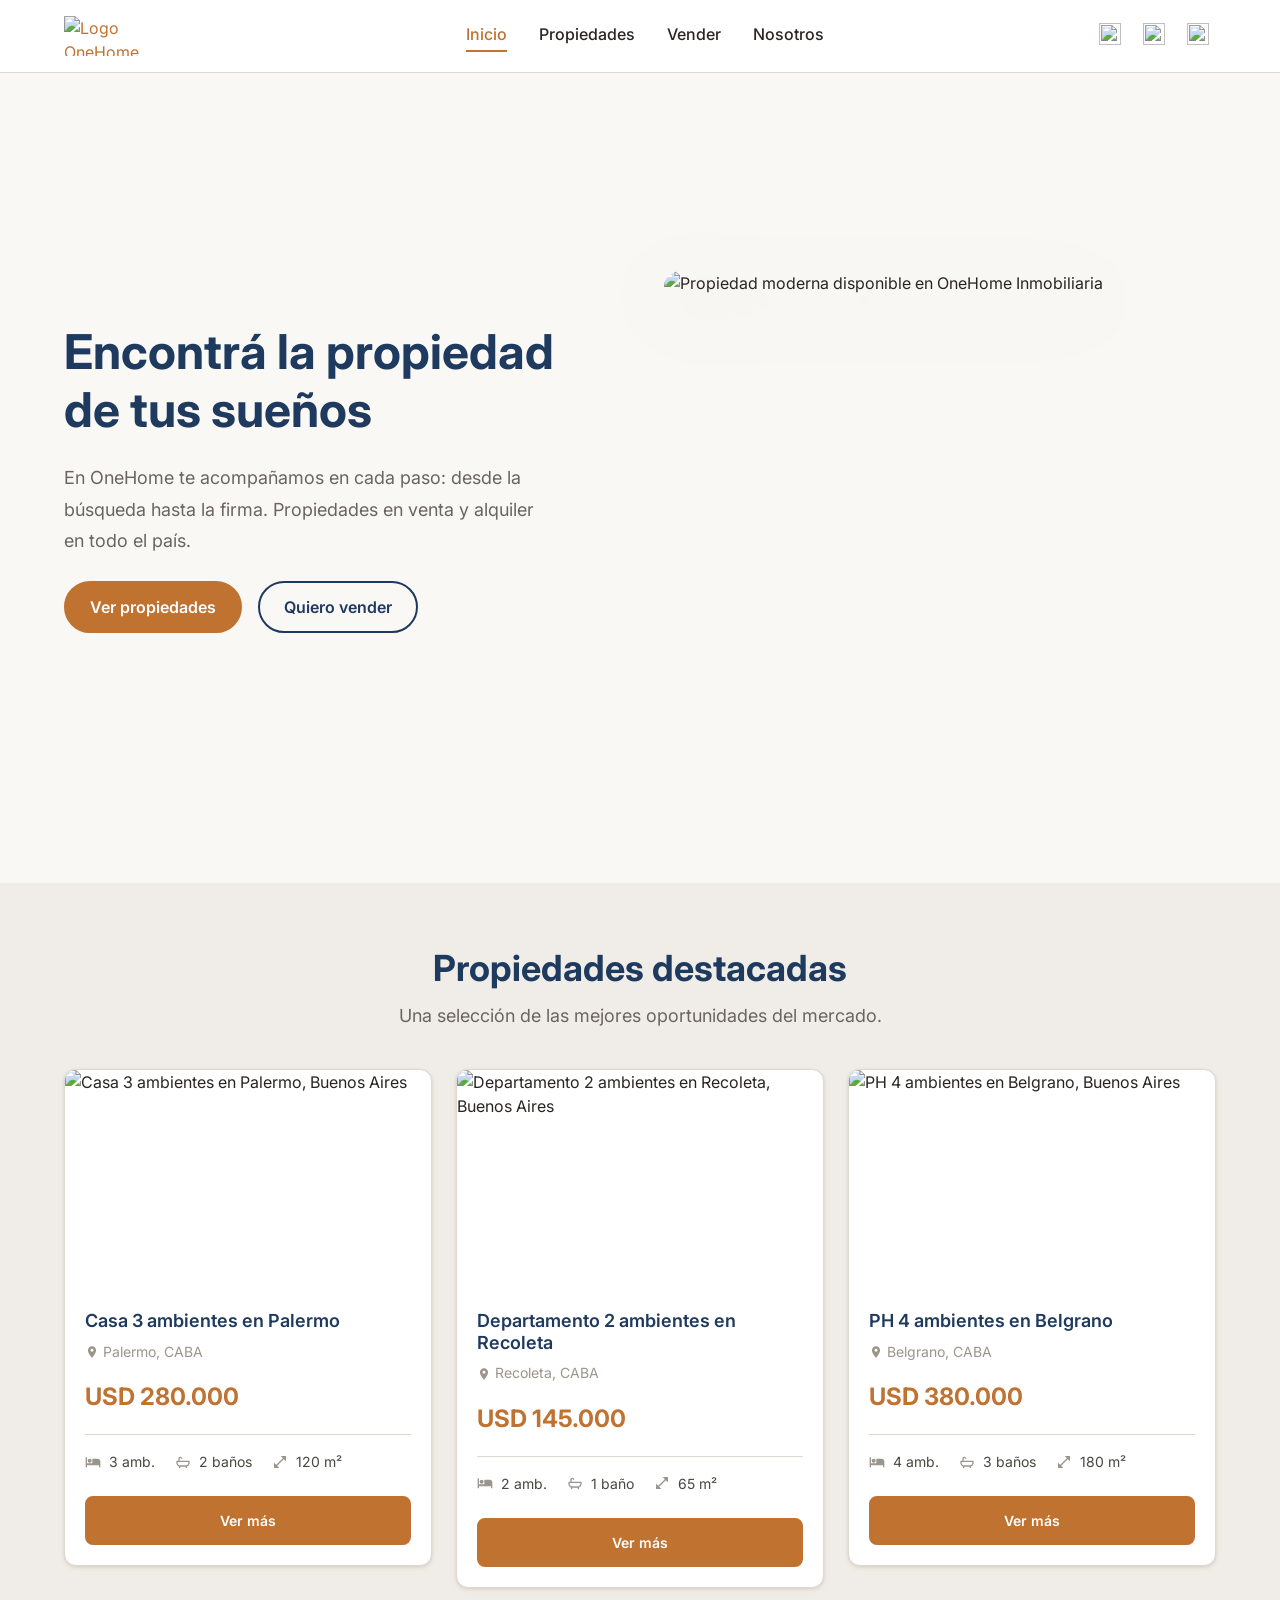
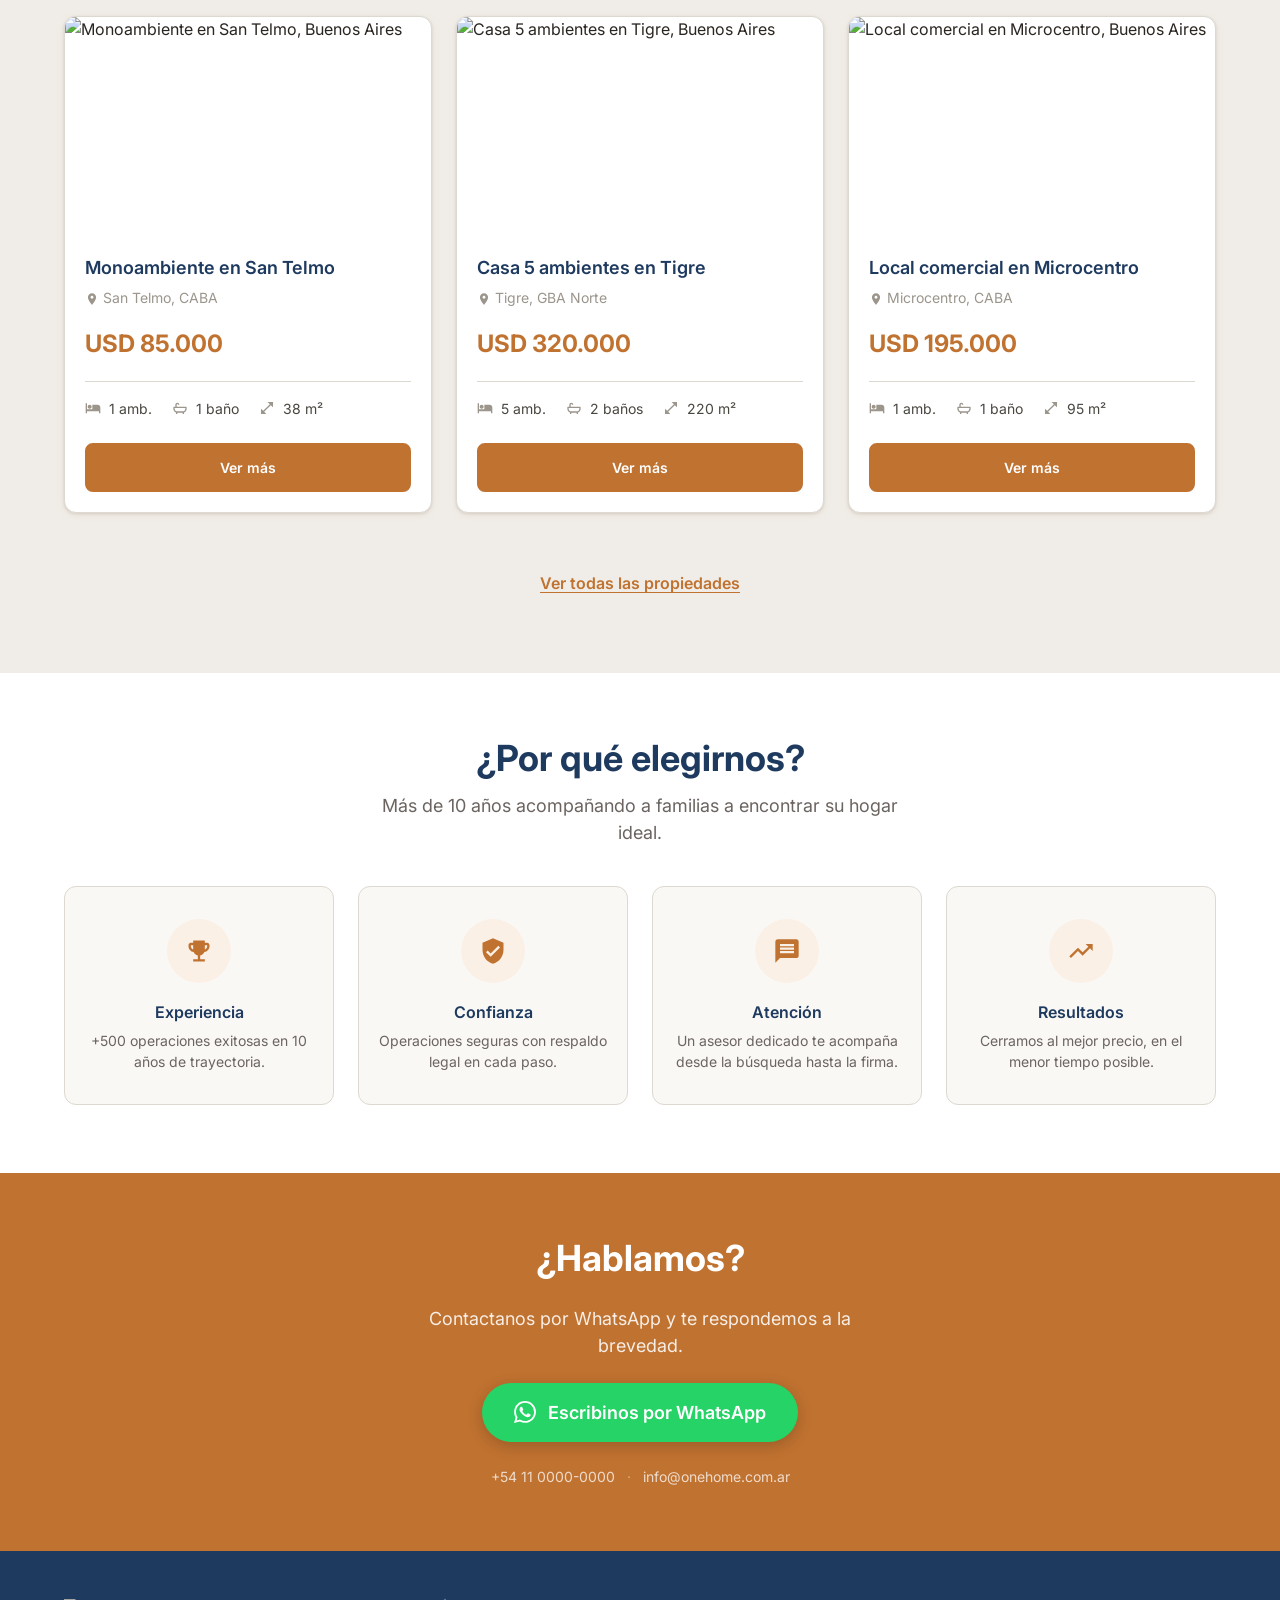
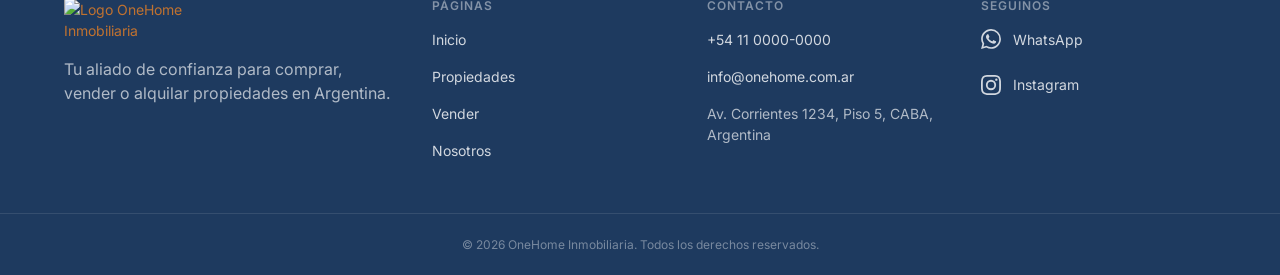
==== commit d3f498a7: "Estilizando sección de contacto rapido y footer" ====
--- a/index.html
+++ b/index.html
@@ -577,104 +577,43 @@
       <section class="contacto-rapido" aria-labelledby="contacto-titulo">
         <div class="contacto-rapido__inner">
 
-          <header class="seccion-header">
-            <h2 id="contacto-titulo" class="seccion-header__titulo">
-              ¿Querés que te contactemos?
-            </h2>
-            <p class="seccion-header__descripcion">
-              Completá el formulario y un asesor se pondrá en contacto a la brevedad.
-            </p>
-          </header>
-
-          <!--
-            La validación frontend la maneja assets/utils/validaciones.js
-            El envío lo maneja assets/services/contacto.js (a crear)
-          -->
-          <form
-            id="formulario-contacto"
-            class="contacto-rapido__form"
-            novalidate
-            aria-label="Formulario de contacto rápido"
+          <h2 id="contacto-titulo" class="contacto-rapido__titulo">¿Hablamos?</h2>
+
+          <p class="contacto-rapido__subtitulo">
+            Contactanos por WhatsApp y te respondemos a la brevedad.
+          </p>
+
+          <!-- Botón principal — abre chat de WhatsApp directo -->
+          <a
+            href="https://wa.me/549xxxxxxxxxx"
+            class="contacto-rapido__boton-wa"
+            target="_blank"
+            rel="noopener noreferrer"
+            aria-label="Contactar por WhatsApp"
           >
-
-            <div class="form__campo">
-              <label for="contacto-nombre" class="form__label">
-                Nombre completo <span class="form__obligatorio" aria-label="obligatorio">*</span>
-              </label>
-              <input
-                type="text"
-                id="contacto-nombre"
-                name="nombre"
-                class="form__input"
-                placeholder="Ej: María González"
-                autocomplete="name"
-                required
-                aria-required="true"
-                aria-describedby="contacto-nombre-error"
-              />
-              <span id="contacto-nombre-error" class="form__error" role="alert" aria-live="polite"></span>
-            </div>
-
-            <div class="form__campo">
-              <label for="contacto-email" class="form__label">
-                Email <span class="form__obligatorio" aria-label="obligatorio">*</span>
-              </label>
-              <input
-                type="email"
-                id="contacto-email"
-                name="email"
-                class="form__input"
-                placeholder="Ej: maria@email.com"
-                autocomplete="email"
-                required
-                aria-required="true"
-                aria-describedby="contacto-email-error"
-              />
-              <span id="contacto-email-error" class="form__error" role="alert" aria-live="polite"></span>
-            </div>
-
-            <div class="form__campo">
-              <label for="contacto-telefono" class="form__label">
-                Teléfono <span class="form__obligatorio" aria-label="obligatorio">*</span>
-              </label>
-              <input
-                type="tel"
-                id="contacto-telefono"
-                name="telefono"
-                class="form__input"
-                placeholder="Ej: +54 11 1234-5678"
-                autocomplete="tel"
-                required
-                aria-required="true"
-                aria-describedby="contacto-telefono-error"
-              />
-              <span id="contacto-telefono-error" class="form__error" role="alert" aria-live="polite"></span>
-            </div>
-
-            <div class="form__campo form__campo--completo">
-              <label for="contacto-mensaje" class="form__label">
-                Mensaje <span class="form__obligatorio" aria-label="obligatorio">*</span>
-              </label>
-              <textarea
-                id="contacto-mensaje"
-                name="mensaje"
-                class="form__textarea"
-                rows="4"
-                placeholder="Contanos qué propiedad estás buscando o en qué podemos ayudarte..."
-                required
-                aria-required="true"
-                aria-describedby="contacto-mensaje-error"
-              ></textarea>
-              <span id="contacto-mensaje-error" class="form__error" role="alert" aria-live="polite"></span>
-            </div>
-
-            <div class="form__campo form__campo--completo">
-              <button type="submit" class="boton boton--primario boton--grande">
-                Enviar consulta
-              </button>
-            </div>
-
-          </form>
+            <!-- Ícono oficial de WhatsApp -->
+            <svg
+              class="contacto-rapido__wa-icono"
+              xmlns="http://www.w3.org/2000/svg"
+              viewBox="0 0 24 24"
+              aria-hidden="true"
+              focusable="false"
+            >
+              <path d="M17.472 14.382c-.297-.149-1.758-.867-2.03-.967-.273-.099-.471-.148-.67.15-.197.297-.767.966-.94 1.164-.173.199-.347.223-.644.075-.297-.15-1.255-.463-2.39-1.475-.883-.788-1.48-1.761-1.653-2.059-.173-.297-.018-.458.13-.606.134-.133.298-.347.446-.52.149-.174.198-.298.298-.497.099-.198.05-.371-.025-.52-.075-.149-.669-1.612-.916-2.207-.242-.579-.487-.5-.669-.51-.173-.008-.371-.01-.57-.01-.198 0-.52.074-.792.372-.272.297-1.04 1.016-1.04 2.479 0 1.462 1.065 2.875 1.213 3.074.149.198 2.096 3.2 5.077 4.487.709.306 1.262.489 1.694.625.712.227 1.36.195 1.871.118.571-.085 1.758-.719 2.006-1.413.248-.694.248-1.289.173-1.413-.074-.124-.272-.198-.57-.347m-5.421 7.403h-.004a9.87 9.87 0 0 1-5.031-1.378l-.361-.214-3.741.982.998-3.648-.235-.374a9.86 9.86 0 0 1-1.51-5.26c.001-5.45 4.436-9.884 9.888-9.884 2.64 0 5.122 1.03 6.988 2.898a9.825 9.825 0 0 1 2.893 6.994c-.003 5.45-4.437 9.884-9.885 9.884m8.413-18.297A11.815 11.815 0 0 0 12.05 0C5.495 0 .16 5.335.157 11.892c0 2.096.547 4.142 1.588 5.945L.057 24l6.305-1.654a11.882 11.882 0 0 0 5.683 1.448h.005c6.554 0 11.89-5.335 11.893-11.893a11.821 11.821 0 0 0-3.48-8.413Z"/>
+            </svg>
+            Escribinos por WhatsApp
+          </a>
+
+          <!-- Datos de contacto secundarios -->
+          <div class="contacto-rapido__secundario">
+            <a href="tel:+541100000000" class="contacto-rapido__dato">
+              +54 11 0000-0000
+            </a>
+            <span class="contacto-rapido__separador" aria-hidden="true">·</span>
+            <a href="mailto:info@onehome.com.ar" class="contacto-rapido__dato">
+              info@onehome.com.ar
+            </a>
+          </div>
 
         </div>
       </section>
@@ -685,7 +624,7 @@
     <footer class="footer">
       <div class="footer__inner">
 
-        <!-- Logo y descripción -->
+        <!-- Col 1: Logo y descripción -->
         <div class="footer__marca">
           <a href="/" aria-label="OneHome Inmobiliaria — inicio">
             <img
@@ -700,7 +639,7 @@
           </p>
         </div>
 
-        <!-- Navegación del footer -->
+        <!-- Col 2: Navegación -->
         <nav class="footer__nav" aria-label="Navegación del footer">
           <h3 class="footer__nav-titulo">Páginas</h3>
           <ul class="footer__nav-lista" role="list">
@@ -711,7 +650,7 @@
           </ul>
         </nav>
 
-        <!-- Datos de contacto -->
+        <!-- Col 3: Datos de contacto -->
         <address class="footer__contacto">
           <h3 class="footer__contacto-titulo">Contacto</h3>
           <ul class="footer__contacto-lista" role="list">
@@ -731,10 +670,27 @@
           </ul>
         </address>
 
-        <!-- Redes sociales en footer -->
+        <!-- Col 4: Redes sociales — WhatsApp e Instagram con SVG inline -->
         <div class="footer__social">
           <h3 class="footer__social-titulo">Seguinos</h3>
           <ul class="footer__social-lista" role="list">
+
+            <li>
+              <a
+                href="https://wa.me/549xxxxxxxxxx"
+                class="footer__social-link"
+                target="_blank"
+                rel="noopener noreferrer"
+                aria-label="Contactar por WhatsApp"
+              >
+                <!-- Ícono oficial WhatsApp -->
+                <svg class="footer__social-icono" xmlns="http://www.w3.org/2000/svg" viewBox="0 0 24 24" aria-hidden="true" focusable="false">
+                  <path d="M17.472 14.382c-.297-.149-1.758-.867-2.03-.967-.273-.099-.471-.148-.67.15-.197.297-.767.966-.94 1.164-.173.199-.347.223-.644.075-.297-.15-1.255-.463-2.39-1.475-.883-.788-1.48-1.761-1.653-2.059-.173-.297-.018-.458.13-.606.134-.133.298-.347.446-.52.149-.174.198-.298.298-.497.099-.198.05-.371-.025-.52-.075-.149-.669-1.612-.916-2.207-.242-.579-.487-.5-.669-.51-.173-.008-.371-.01-.57-.01-.198 0-.52.074-.792.372-.272.297-1.04 1.016-1.04 2.479 0 1.462 1.065 2.875 1.213 3.074.149.198 2.096 3.2 5.077 4.487.709.306 1.262.489 1.694.625.712.227 1.36.195 1.871.118.571-.085 1.758-.719 2.006-1.413.248-.694.248-1.289.173-1.413-.074-.124-.272-.198-.57-.347m-5.421 7.403h-.004a9.87 9.87 0 0 1-5.031-1.378l-.361-.214-3.741.982.998-3.648-.235-.374a9.86 9.86 0 0 1-1.51-5.26c.001-5.45 4.436-9.884 9.888-9.884 2.64 0 5.122 1.03 6.988 2.898a9.825 9.825 0 0 1 2.893 6.994c-.003 5.45-4.437 9.884-9.885 9.884m8.413-18.297A11.815 11.815 0 0 0 12.05 0C5.495 0 .16 5.335.157 11.892c0 2.096.547 4.142 1.588 5.945L.057 24l6.305-1.654a11.882 11.882 0 0 0 5.683 1.448h.005c6.554 0 11.89-5.335 11.893-11.893a11.821 11.821 0 0 0-3.48-8.413Z"/>
+                </svg>
+                <span class="footer__social-nombre">WhatsApp</span>
+              </a>
+            </li>
+
             <li>
               <a
                 href="https://instagram.com/onehome"
@@ -743,61 +699,23 @@
                 rel="noopener noreferrer"
                 aria-label="OneHome en Instagram"
               >
-                <img
-                  src="/assets/images/icons/instagram.svg"
-                  alt=""
-                  width="24"
-                  height="24"
-                  aria-hidden="true"
-                />
-                Instagram
+                <!-- Ícono oficial Instagram -->
+                <svg class="footer__social-icono" xmlns="http://www.w3.org/2000/svg" viewBox="0 0 24 24" aria-hidden="true" focusable="false">
+                  <path d="M12 2.163c3.204 0 3.584.012 4.85.07 3.252.148 4.771 1.691 4.919 4.919.058 1.265.069 1.645.069 4.849 0 3.205-.012 3.584-.069 4.849-.149 3.225-1.664 4.771-4.919 4.919-1.266.058-1.644.07-4.85.07-3.204 0-3.584-.012-4.849-.07-3.26-.149-4.771-1.699-4.919-4.92-.058-1.265-.07-1.644-.07-4.849 0-3.204.013-3.583.07-4.849.149-3.227 1.664-4.771 4.919-4.919 1.266-.057 1.645-.069 4.849-.069zM12 0C8.741 0 8.333.014 7.053.072 2.695.272.273 2.69.073 7.052.014 8.333 0 8.741 0 12c0 3.259.014 3.668.072 4.948.2 4.358 2.618 6.78 6.98 6.98C8.333 23.986 8.741 24 12 24c3.259 0 3.668-.014 4.948-.072 4.354-.2 6.782-2.618 6.979-6.98.059-1.28.073-1.689.073-4.948 0-3.259-.014-3.667-.072-4.947-.196-4.354-2.617-6.78-6.979-6.98C15.668.014 15.259 0 12 0zm0 5.838a6.162 6.162 0 1 0 0 12.324 6.162 6.162 0 0 0 0-12.324zM12 16a4 4 0 1 1 0-8 4 4 0 0 1 0 8zm6.406-11.845a1.44 1.44 0 1 0 0 2.881 1.44 1.44 0 0 0 0-2.881z"/>
+                </svg>
+                <span class="footer__social-nombre">Instagram</span>
               </a>
             </li>
-            <li>
-              <a
-                href="https://facebook.com/onehome"
-                class="footer__social-link"
-                target="_blank"
-                rel="noopener noreferrer"
-                aria-label="OneHome en Facebook"
-              >
-                <img
-                  src="/assets/images/icons/facebook.svg"
-                  alt=""
-                  width="24"
-                  height="24"
-                  aria-hidden="true"
-                />
-                Facebook
-              </a>
-            </li>
-            <li>
-              <a
-                href="https://wa.me/541100000000"
-                class="footer__social-link"
-                target="_blank"
-                rel="noopener noreferrer"
-                aria-label="OneHome en WhatsApp"
-              >
-                <img
-                  src="/assets/images/icons/whatsapp.svg"
-                  alt=""
-                  width="24"
-                  height="24"
-                  aria-hidden="true"
-                />
-                WhatsApp
-              </a>
-            </li>
+
           </ul>
         </div>
 
       </div>
 
-      <!-- Pie legal -->
+      <!-- Barra inferior: copyright -->
       <div class="footer__legal">
         <p class="footer__copyright">
-          &copy; <span id="anio-actual"></span> OneHome Inmobiliaria. Todos los derechos reservados.
+          &copy; 2026 OneHome Inmobiliaria. Todos los derechos reservados.
         </p>
       </div>
 
--- a/assets/styles/main.css
+++ b/assets/styles/main.css
@@ -11,9 +11,10 @@
 /* --- Componentes (agregar cuando se creen) --- */
 @import './components/header.css';
 @import './components/hero.css';
-/* @import './components/footer.css'; */
+@import './components/footer.css';
 @import './components/cards.css';
 @import './components/features.css';
+@import './components/contacto.css';
 /* @import './components/boton.css'; */
 /* @import './components/formulario.css'; */
 
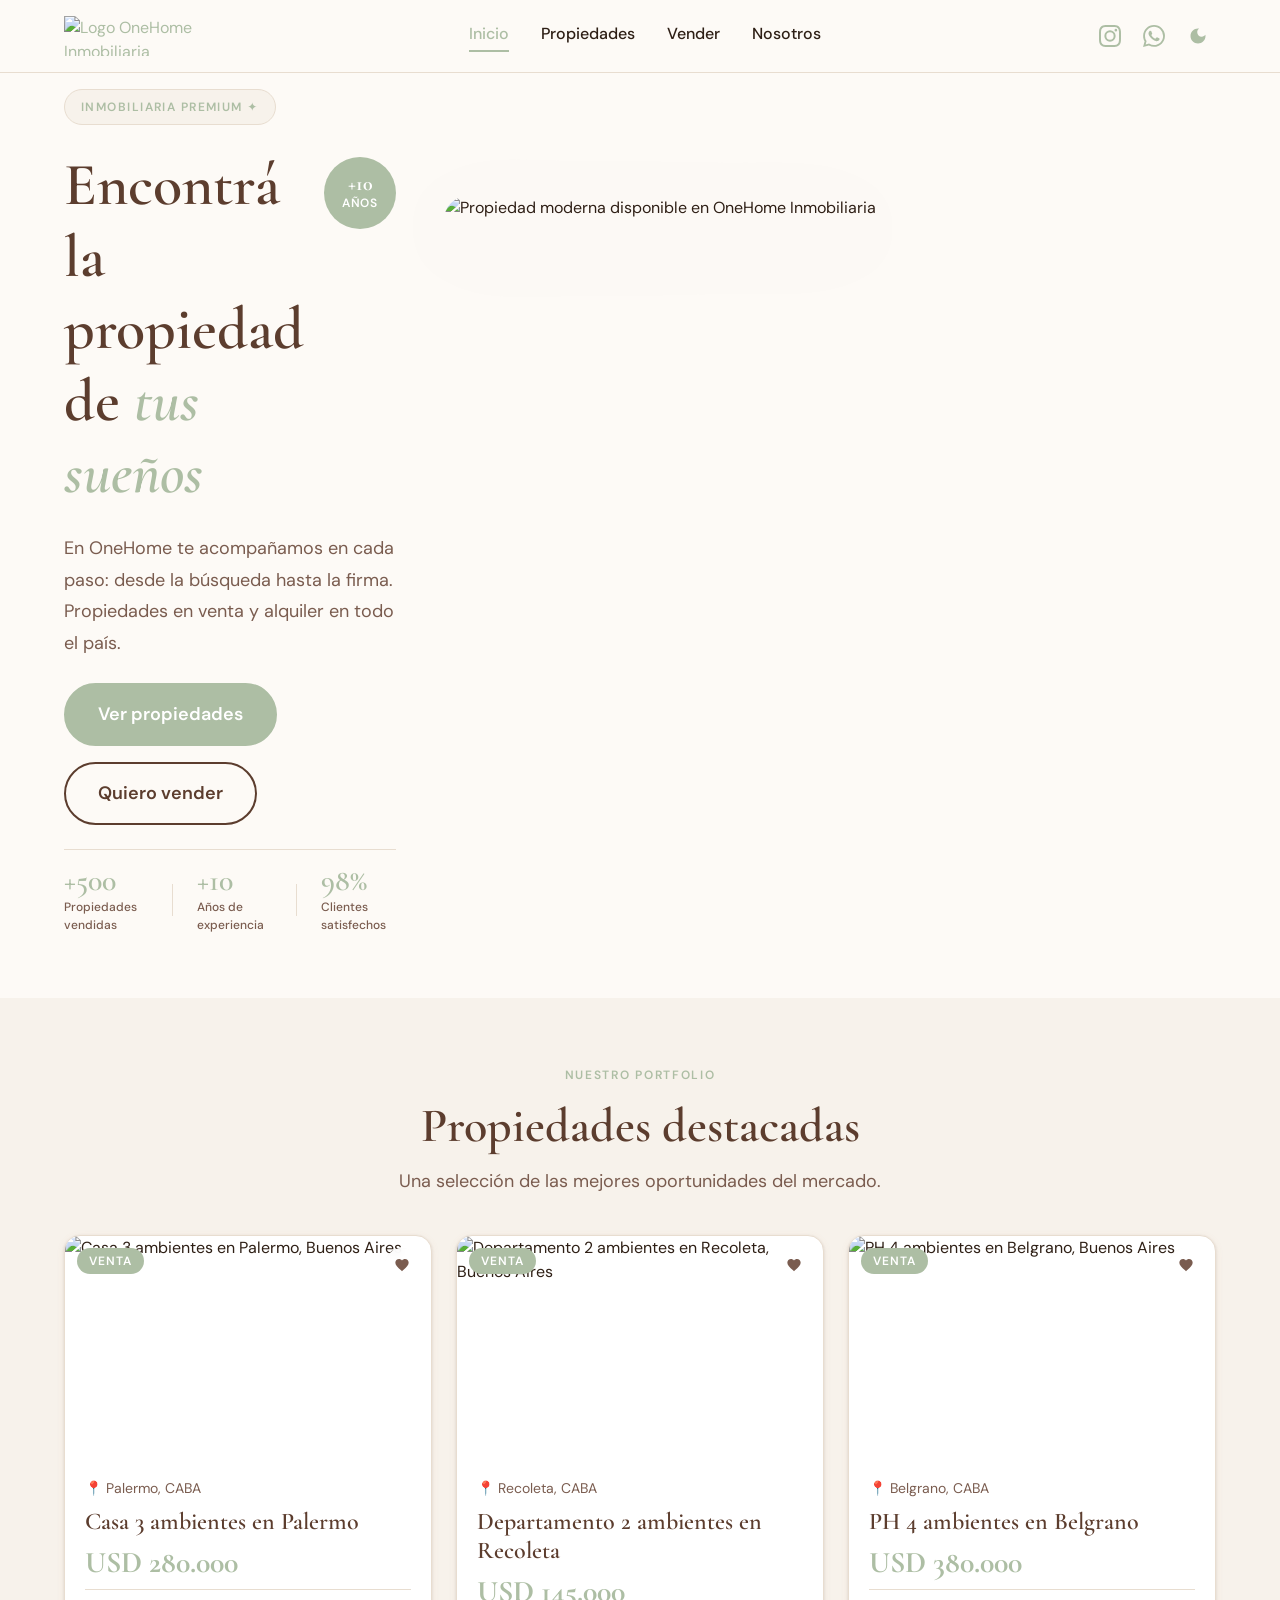
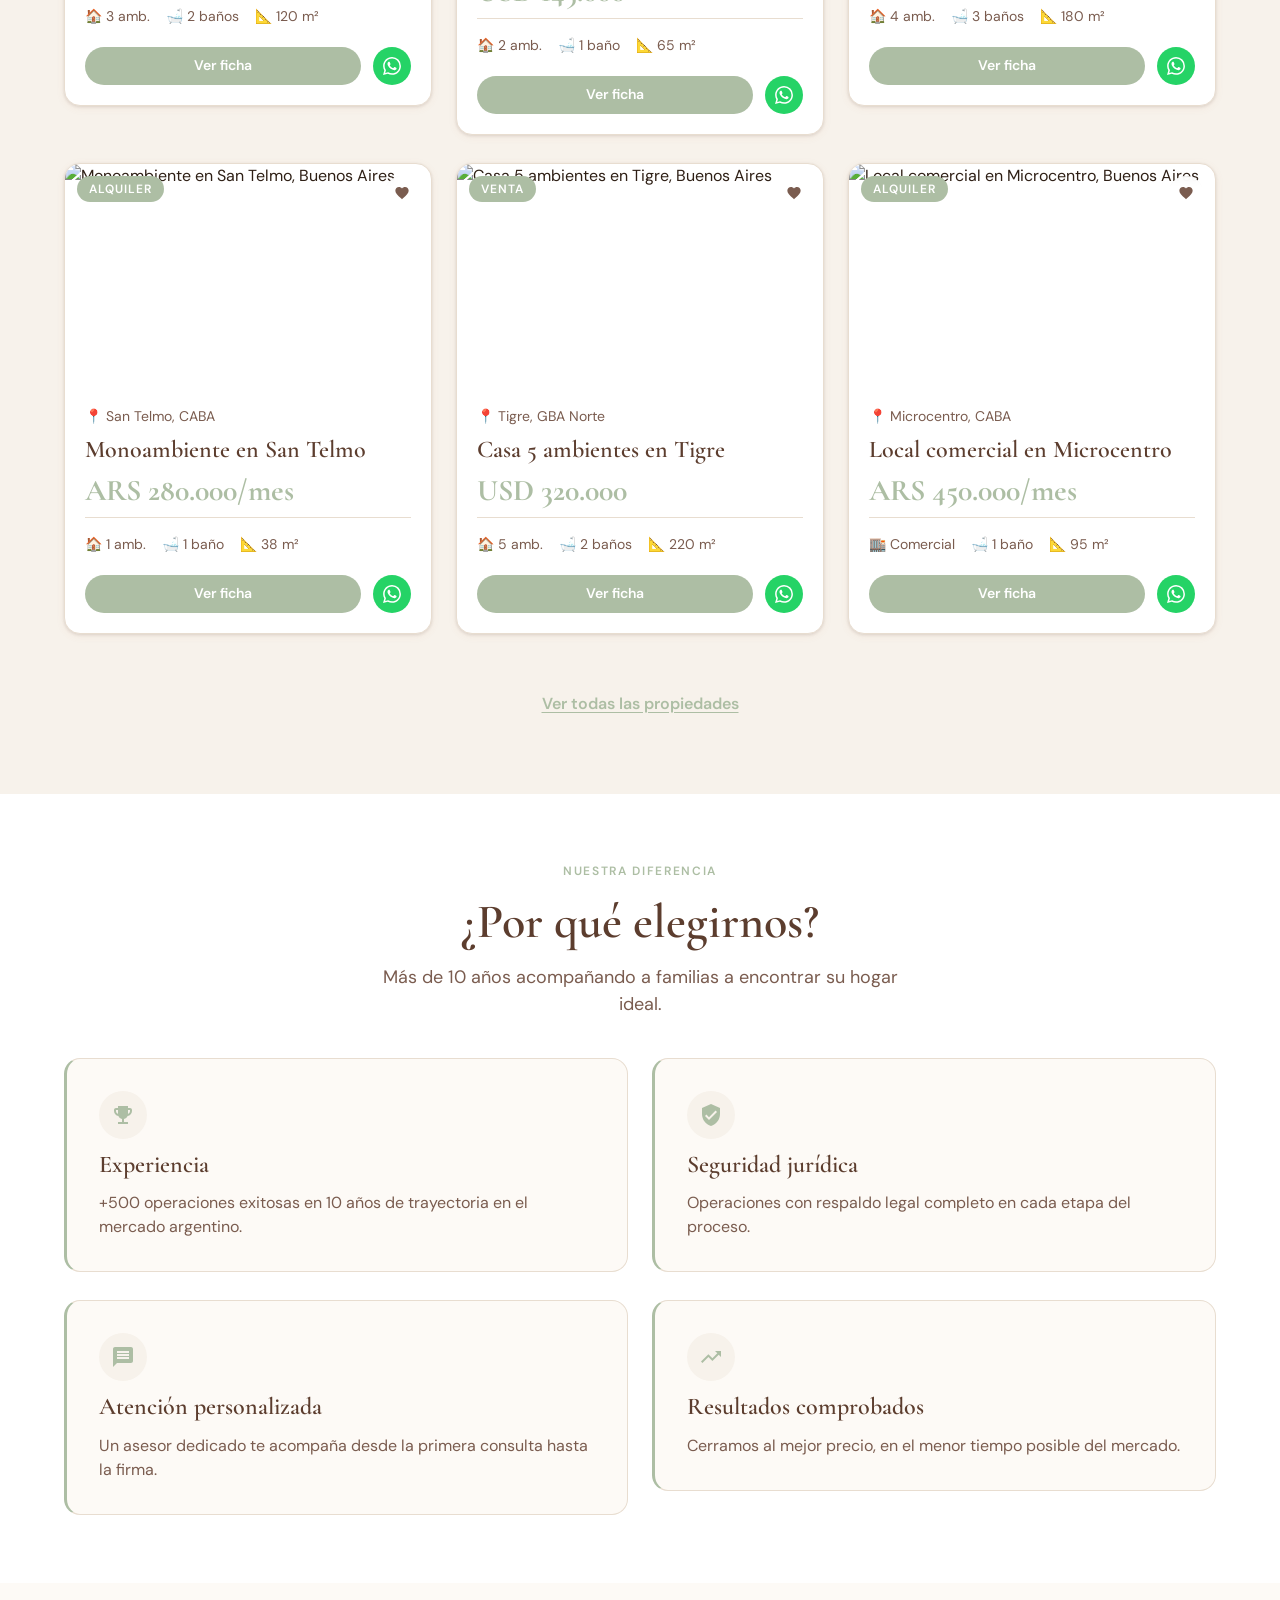
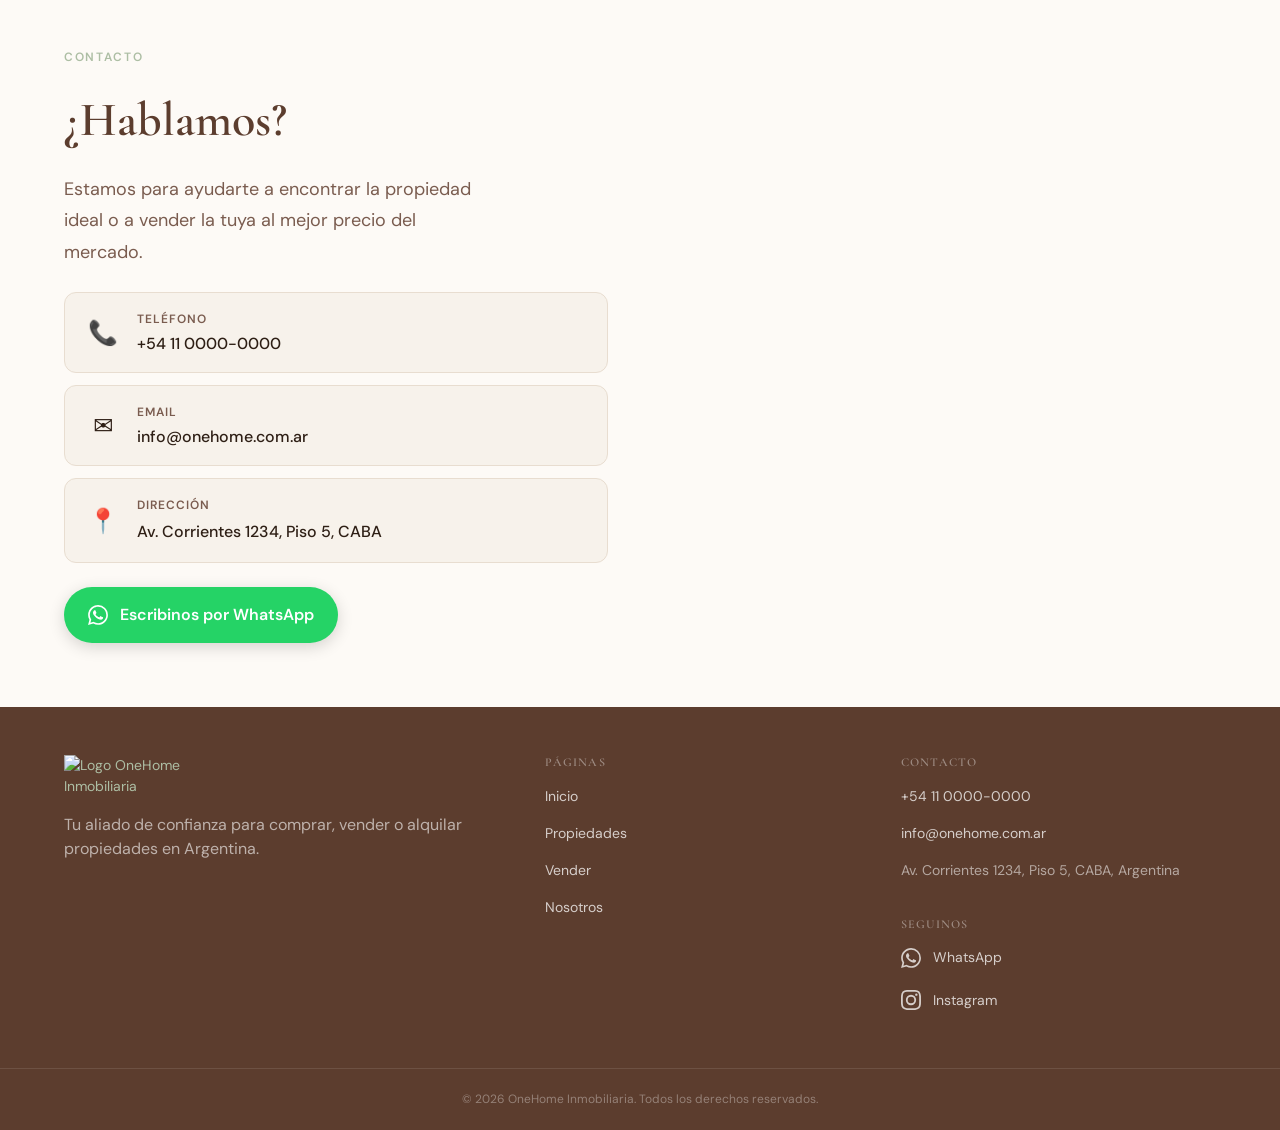
==== commit cb52dbdb: "Estilizando página de sobre nosotros" ====
--- a/index.html
+++ b/index.html
@@ -1,29 +1,26 @@
 <!DOCTYPE html>
 <html lang="es-AR">
-  <head>
-    <meta charset="UTF-8" />
-    <meta name="viewport" content="width=device-width, initial-scale=1.0" />
-
-    <!-- SEO primario -->
-    <title>OneHome Inmobiliaria | Propiedades en Argentina</title>
-    <meta
-      name="description"
-      content="OneHome Inmobiliaria: encontrá tu propiedad ideal en Argentina. Casas, departamentos y locales en venta y alquiler. Asesoramiento personalizado."
-    />
-
-    <!-- Open Graph para redes sociales -->
-    <meta property="og:type" content="website" />
-    <meta property="og:title" content="OneHome Inmobiliaria" />
-    <meta
-      property="og:description"
-      content="Encontrá tu propiedad ideal en Argentina. Casas, departamentos y locales en venta y alquiler."
-    />
-    <meta property="og:image" content="/assets/images/og-home.jpg" />
-    <meta property="og:url" content="https://onehome.com.ar/" />
-    <meta property="og:locale" content="es_AR" />
-
-    <!-- Datos estructurados Schema.org -->
-    <script type="application/ld+json">
+
+<head>
+  <meta charset="UTF-8" />
+  <meta name="viewport" content="width=device-width, initial-scale=1.0" />
+
+  <!-- SEO primario -->
+  <title>OneHome Inmobiliaria | Propiedades en Argentina</title>
+  <meta name="description"
+    content="OneHome Inmobiliaria: encontrá tu propiedad ideal en Argentina. Casas, departamentos y locales en venta y alquiler. Asesoramiento personalizado." />
+
+  <!-- Open Graph para redes sociales -->
+  <meta property="og:type" content="website" />
+  <meta property="og:title" content="OneHome Inmobiliaria" />
+  <meta property="og:description"
+    content="Encontrá tu propiedad ideal en Argentina. Casas, departamentos y locales en venta y alquiler." />
+  <meta property="og:image" content="/assets/images/og-home.jpg" />
+  <meta property="og:url" content="https://onehome.com.ar/" />
+  <meta property="og:locale" content="es_AR" />
+
+  <!-- Datos estructurados Schema.org -->
+  <script type="application/ld+json">
       {
         "@context": "https://schema.org",
         "@type": "RealEstateAgent",
@@ -45,740 +42,667 @@
       }
     </script>
 
-    <!-- Fuente Inter — preconnect para carga rápida -->
-    <link rel="preconnect" href="https://fonts.googleapis.com" />
-    <link rel="preconnect" href="https://fonts.gstatic.com" crossorigin />
-    <link href="https://fonts.googleapis.com/css2?family=Inter:wght@400;500;600;700&display=swap" rel="stylesheet" />
-
-    <!-- Estilos -->
-    <link rel="stylesheet" href="/assets/styles/main.css" />
-
-    <!-- Favicon -->
-    <link rel="icon" type="image/png" href="/assets/images/icons/favicon.png" />
-  </head>
-
-  <body>
-
-    <!-- ===================== HEADER ===================== -->
-    <header class="header">
-      <div class="header__inner">
-
-        <!-- Logo -->
-        <a href="/" class="header__logo" aria-label="OneHome Inmobiliaria — inicio">
-          <img
-            src="/assets/images/logo.png"
-            alt="Logo OneHome Inmobiliaria"
-            width="160"
-            height="48"
-          />
+  <!-- Fuentes: Cormorant Garamond (títulos) + DM Sans (cuerpo) -->
+  <link rel="preconnect" href="https://fonts.googleapis.com" />
+  <link rel="preconnect" href="https://fonts.gstatic.com" crossorigin />
+  <link
+    href="https://fonts.googleapis.com/css2?family=Cormorant+Garamond:ital,wght@0,400;0,500;0,600;0,700;1,400;1,600&family=DM+Sans:wght@400;500;600;700&display=swap"
+    rel="stylesheet" />
+
+  <!-- Estilos -->
+  <link rel="stylesheet" href="/assets/styles/main.css" />
+
+  <!-- Favicon -->
+  <link rel="icon" type="image/png" href="/assets/images/icons/favicon.png" />
+</head>
+
+<body>
+
+  <!-- ===================== HEADER ===================== -->
+  <header class="header">
+    <div class="header__inner">
+
+      <!-- Logo -->
+      <a href="/" class="header__logo" aria-label="OneHome Inmobiliaria — inicio">
+        <img src="/assets/images/logo.png" alt="Logo OneHome Inmobiliaria" width="160" height="48" />
+      </a>
+
+      <!-- Navegación principal -->
+      <nav class="header__nav" id="header-nav" aria-label="Navegación principal">
+        <ul class="header__nav-list" role="list">
+          <li><a href="/" class="header__nav-link" aria-current="page">Inicio</a></li>
+          <li><a href="/pages/propiedades.html" class="header__nav-link">Propiedades</a></li>
+          <li><a href="/pages/vender.html" class="header__nav-link">Vender</a></li>
+          <li><a href="/pages/nosotros.html" class="header__nav-link">Nosotros</a></li>
+        </ul>
+      </nav>
+
+      <!-- Botón contacto — visible solo en mobile -->
+      <a href="#formulario-contacto" class="header__contacto-mobile" aria-label="Ir al formulario de contacto">
+        Contacto
+      </a>
+
+      <!-- Controles: redes sociales + toggle de tema -->
+      <div class="header__controles" aria-label="Acciones del header">
+
+        <a href="https://instagram.com/onehome" class="header__social-link" target="_blank" rel="noopener noreferrer"
+          aria-label="Seguinos en Instagram">
+          <svg class="header__social-icono" xmlns="http://www.w3.org/2000/svg" viewBox="0 0 24 24" aria-hidden="true"
+            focusable="false">
+            <path
+              d="M12 2.163c3.204 0 3.584.012 4.85.07 3.252.148 4.771 1.691 4.919 4.919.058 1.265.069 1.645.069 4.849 0 3.205-.012 3.584-.069 4.849-.149 3.225-1.664 4.771-4.919 4.919-1.266.058-1.644.07-4.85.07-3.204 0-3.584-.012-4.849-.07-3.26-.149-4.771-1.699-4.919-4.92-.058-1.265-.07-1.644-.07-4.849 0-3.204.013-3.583.07-4.849.149-3.227 1.664-4.771 4.919-4.919 1.266-.057 1.645-.069 4.849-.069zM12 0C8.741 0 8.333.014 7.053.072 2.695.272.273 2.69.073 7.052.014 8.333 0 8.741 0 12c0 3.259.014 3.668.072 4.948.2 4.358 2.618 6.78 6.98 6.98C8.333 23.986 8.741 24 12 24c3.259 0 3.668-.014 4.948-.072 4.354-.2 6.782-2.618 6.979-6.98.059-1.28.073-1.689.073-4.948 0-3.259-.014-3.667-.072-4.947-.196-4.354-2.617-6.78-6.979-6.98C15.668.014 15.259 0 12 0zm0 5.838a6.162 6.162 0 1 0 0 12.324 6.162 6.162 0 0 0 0-12.324zM12 16a4 4 0 1 1 0-8 4 4 0 0 1 0 8zm6.406-11.845a1.44 1.44 0 1 0 0 2.881 1.44 1.44 0 0 0 0-2.881z" />
+          </svg>
         </a>
 
-        <!-- Navegación principal -->
-        <nav class="header__nav" aria-label="Navegación principal">
-          <ul class="header__nav-list" role="list">
-            <li><a href="/" class="header__nav-link" aria-current="page">Inicio</a></li>
-            <li><a href="/pages/propiedades.html" class="header__nav-link">Propiedades</a></li>
-            <li><a href="/pages/vender.html" class="header__nav-link">Vender</a></li>
-            <li><a href="/pages/nosotros.html" class="header__nav-link">Nosotros</a></li>
-          </ul>
-        </nav>
-
-        <!-- Botón contacto — visible solo en mobile -->
-        <a href="#formulario-contacto" class="header__contacto-mobile" aria-label="Ir al formulario de contacto">
-          Contacto
+        <a href="https://wa.me/541100000000" class="header__social-link" target="_blank" rel="noopener noreferrer"
+          aria-label="Contactanos por WhatsApp">
+          <svg class="header__social-icono" xmlns="http://www.w3.org/2000/svg" viewBox="0 0 24 24" aria-hidden="true"
+            focusable="false">
+            <path
+              d="M17.472 14.382c-.297-.149-1.758-.867-2.03-.967-.273-.099-.471-.148-.67.15-.197.297-.767.966-.94 1.164-.173.199-.347.223-.644.075-.297-.15-1.255-.463-2.39-1.475-.883-.788-1.48-1.761-1.653-2.059-.173-.297-.018-.458.13-.606.134-.133.298-.347.446-.52.149-.174.198-.298.298-.497.099-.198.05-.371-.025-.52-.075-.149-.669-1.612-.916-2.207-.242-.579-.487-.5-.669-.51-.173-.008-.371-.01-.57-.01-.198 0-.52.074-.792.372-.272.297-1.04 1.016-1.04 2.479 0 1.462 1.065 2.875 1.213 3.074.149.198 2.096 3.2 5.077 4.487.709.306 1.262.489 1.694.625.712.227 1.36.195 1.871.118.571-.085 1.758-.719 2.006-1.413.248-.694.248-1.289.173-1.413-.074-.124-.272-.198-.57-.347m-5.421 7.403h-.004a9.87 9.87 0 0 1-5.031-1.378l-.361-.214-3.741.982.998-3.648-.235-.374a9.86 9.86 0 0 1-1.51-5.26c.001-5.45 4.436-9.884 9.888-9.884 2.64 0 5.122 1.03 6.988 2.898a9.825 9.825 0 0 1 2.893 6.994c-.003 5.45-4.437 9.884-9.885 9.884m8.413-18.297A11.815 11.815 0 0 0 12.05 0C5.495 0 .16 5.335.157 11.892c0 2.096.547 4.142 1.588 5.945L.057 24l6.305-1.654a11.882 11.882 0 0 0 5.683 1.448h.005c6.554 0 11.89-5.335 11.893-11.893a11.821 11.821 0 0 0-3.48-8.413Z" />
+          </svg>
         </a>
 
-        <!-- Redes sociales en header -->
-        <ul class="header__social" role="list" aria-label="Redes sociales">
-          <li>
-            <a
-              href="https://instagram.com/onehome"
-              class="header__social-link"
-              target="_blank"
-              rel="noopener noreferrer"
-              aria-label="Seguinos en Instagram"
-            >
-              <img
-                src="/assets/images/icons/instagram.svg"
-                alt=""
-                width="24"
-                height="24"
-                aria-hidden="true"
-              />
-            </a>
-          </li>
-          <li>
-            <a
-              href="https://facebook.com/onehome"
-              class="header__social-link"
-              target="_blank"
-              rel="noopener noreferrer"
-              aria-label="Seguinos en Facebook"
-            >
-              <img
-                src="/assets/images/icons/facebook.svg"
-                alt=""
-                width="24"
-                height="24"
-                aria-hidden="true"
-              />
-            </a>
-          </li>
-          <li>
-            <a
-              href="https://wa.me/541100000000"
-              class="header__social-link"
-              target="_blank"
-              rel="noopener noreferrer"
-              aria-label="Contactanos por WhatsApp"
-            >
-              <img
-                src="/assets/images/icons/whatsapp.svg"
-                alt=""
-                width="24"
-                height="24"
-                aria-hidden="true"
-              />
-            </a>
-          </li>
-        </ul>
-
-      </div>
-    </header>
-
-    <!-- ===================== MAIN ===================== -->
-    <main id="contenido-principal">
-
-      <!-- ---- HERO ---- -->
-      <section class="hero" aria-labelledby="hero-titulo">
-        <div class="hero__inner">
-
-          <!-- Contenido textual — primero en el DOM para SEO y accesibilidad -->
-          <div class="hero__contenido">
+        <button class="theme-toggle" id="theme-toggle" aria-label="Cambiar a modo oscuro">
+          <!-- Sol — se muestra en dark mode para volver a light -->
+          <svg class="theme-toggle__sol" viewBox="0 0 24 24" xmlns="http://www.w3.org/2000/svg" aria-hidden="true">
+            <path
+              d="M12 7c-2.76 0-5 2.24-5 5s2.24 5 5 5 5-2.24 5-5-2.24-5-5-5zM2 13h2c.55 0 1-.45 1-1s-.45-1-1-1H2c-.55 0-1 .45-1 1s.45 1 1 1zm18 0h2c.55 0 1-.45 1-1s-.45-1-1-1h-2c-.55 0-1 .45-1 1s.45 1 1 1zM11 2v2c0 .55.45 1 1 1s1-.45 1-1V2c0-.55-.45-1-1-1s-1 .45-1 1zm0 18v2c0 .55.45 1 1 1s1-.45 1-1v-2c0-.55-.45-1-1-1s-1 .45-1 1zM5.99 4.58c-.39-.39-1.03-.39-1.41 0-.39.39-.39 1.03 0 1.41l1.06 1.06c.39.39 1.03.39 1.41 0s.39-1.03 0-1.41L5.99 4.58zm12.37 12.37c-.39-.39-1.03-.39-1.41 0-.39.39-.39 1.03 0 1.41l1.06 1.06c.39.39 1.03.39 1.41 0 .39-.39.39-1.03 0-1.41l-1.06-1.06zm1.06-10.96c.39-.39.39-1.03 0-1.41-.39-.39-1.03-.39-1.41 0l-1.06 1.06c-.39.39-.39 1.03 0 1.41s1.03.39 1.41 0l1.06-1.06zM7.05 18.36c.39-.39.39-1.03 0-1.41-.39-.39-1.03-.39-1.41 0l-1.06 1.06c-.39.39-.39 1.03 0 1.41s1.03.39 1.41 0l1.06-1.06z" />
+          </svg>
+          <!-- Luna — se muestra en light mode para ir a dark -->
+          <svg class="theme-toggle__luna" viewBox="0 0 24 24" xmlns="http://www.w3.org/2000/svg" aria-hidden="true">
+            <path
+              d="M12 3c-4.97 0-9 4.03-9 9s4.03 9 9 9 9-4.03 9-9c0-.46-.04-.92-.1-1.36-.98 1.37-2.58 2.26-4.4 2.26-2.98 0-5.4-2.42-5.4-5.4 0-1.81.89-3.42 2.26-4.4-.44-.06-.9-.1-1.36-.1z" />
+          </svg>
+        </button>
+
+      </div><!-- /.header__controles -->
+
+    </div>
+  </header>
+
+  <!-- ===================== MAIN ===================== -->
+  <main id="contenido-principal">
+
+    <!-- ---- HERO ---- -->
+    <section class="hero" aria-labelledby="hero-titulo">
+      <div class="hero__inner">
+
+        <!-- Contenido textual — primero en el DOM para SEO y accesibilidad -->
+        <div class="hero__contenido">
+
+          <span class="hero__tag">Inmobiliaria premium ✦</span>
+
+          <div class="hero__titulo-wrapper">
             <h1 id="hero-titulo" class="hero__titulo">
-              Encontrá la propiedad de tus sueños
+              Encontrá la propiedad de <em>tus sueños</em>
             </h1>
-            <p class="hero__subtitulo">
-              En OneHome te acompañamos en cada paso: desde la búsqueda hasta
-              la firma. Propiedades en venta y alquiler en todo el país.
-            </p>
-            <div class="hero__acciones">
-              <a href="/pages/propiedades.html" class="boton boton--primario">
-                Ver propiedades
-              </a>
-              <a href="/pages/vender.html" class="boton boton--secundario">
-                Quiero vender
-              </a>
+            <div class="hero__badge" aria-label="Más de 10 años de trayectoria">
+              <span class="hero__badge-numero">+10</span>
+              <span class="hero__badge-texto">años</span>
             </div>
           </div>
 
-          <!-- Imagen de ejemplo — reemplazar con foto real de propiedad -->
-          <figure class="hero__imagen">
-            <img
-              src="https://picsum.photos/800/600"
-              alt="Propiedad moderna disponible en OneHome Inmobiliaria"
-              width="800"
-              height="600"
-              loading="eager"
-            />
-          </figure>
-
-        </div>
-      </section>
-
-      <!-- ---- PROPIEDADES DESTACADAS ---- -->
-      <section class="propiedades-destacadas" aria-labelledby="destacadas-titulo">
-        <div class="propiedades-destacadas__inner">
-
-          <header class="seccion-header">
-            <h2 id="destacadas-titulo" class="seccion-header__titulo">
-              Propiedades destacadas
-            </h2>
-            <p class="seccion-header__descripcion">
-              Una selección de las mejores oportunidades del mercado.
-            </p>
-          </header>
-
-          <!-- TODO: reemplazar con renderizado dinámico desde card-propiedad.js -->
-          <ul
-            id="lista-propiedades-destacadas"
-            class="propiedades-destacadas__lista"
-            role="list"
-            aria-label="Propiedades destacadas"
-          >
-
-            <!-- Card 1 -->
-            <li>
-              <article class="card-propiedad">
-                <div class="card-propiedad__imagen">
-                  <img
-                    src="https://picsum.photos/seed/casa1/400/300"
-                    alt="Casa 3 ambientes en Palermo, Buenos Aires"
-                    width="400"
-                    height="300"
-                    loading="lazy"
-                  />
-                </div>
-                <div class="card-propiedad__info">
-                  <h3 class="card-propiedad__titulo">Casa 3 ambientes en Palermo</h3>
-                  <p class="card-propiedad__ubicacion">
-                    <svg viewBox="0 0 24 24" xmlns="http://www.w3.org/2000/svg" aria-hidden="true">
-                      <path d="M12 2C8.13 2 5 5.13 5 9c0 5.25 7 13 7 13s7-7.75 7-13c0-3.87-3.13-7-7-7zm0 9.5c-1.38 0-2.5-1.12-2.5-2.5s1.12-2.5 2.5-2.5 2.5 1.12 2.5 2.5-1.12 2.5-2.5 2.5z"/>
-                    </svg>
-                    Palermo, CABA
-                  </p>
-                  <p class="card-propiedad__precio">USD 280.000</p>
-                  <ul class="card-propiedad__datos" role="list" aria-label="Características">
-                    <li class="card-propiedad__dato">
-                      <!-- Ícono: ambientes / cama -->
-                      <svg viewBox="0 0 24 24" xmlns="http://www.w3.org/2000/svg" aria-hidden="true">
-                        <path d="M7 13c1.66 0 3-1.34 3-3S8.66 7 7 7s-3 1.34-3 3 1.34 3 3 3zm12-6h-8v7H3V5H1v15h2v-3h18v3h2v-9c0-2.21-1.79-4-4-4z"/>
-                      </svg>
-                      3 amb.
-                    </li>
-                    <li class="card-propiedad__dato">
-                      <!-- Ícono: baños / ducha -->
-                      <svg viewBox="0 0 24 24" xmlns="http://www.w3.org/2000/svg" aria-hidden="true">
-                        <path d="M21 10H7V7c0-.55.45-1 1-1s1 .45 1 1h2c0-1.65-1.35-3-3-3S5 5.35 5 7v3H3c-.55 0-1 .45-1 1v2c0 2.63 1.67 4.86 4 5.65V21h2v-2h8v2h2v-2.35c2.33-.79 4-3.02 4-5.65v-2c0-.55-.45-1-1-1zm-1 3c0 2.21-1.79 4-4 4H8c-2.21 0-4-1.79-4-4v-1h16v1z"/>
-                      </svg>
-                      2 baños
-                    </li>
-                    <li class="card-propiedad__dato">
-                      <!-- Ícono: superficie / m² -->
-                      <svg viewBox="0 0 24 24" xmlns="http://www.w3.org/2000/svg" aria-hidden="true">
-                        <path d="M21 11V3h-8l3.29 3.29-10 10L3 13v8h8l-3.29-3.29 10-10z"/>
-                      </svg>
-                      120 m²
-                    </li>
-                  </ul>
-                  <a href="/pages/ficha.html" class="card-propiedad__boton">Ver más</a>
-                </div>
-              </article>
-            </li>
-
-            <!-- Card 2 -->
-            <li>
-              <article class="card-propiedad">
-                <div class="card-propiedad__imagen">
-                  <img
-                    src="https://picsum.photos/seed/depto2/400/300"
-                    alt="Departamento 2 ambientes en Recoleta, Buenos Aires"
-                    width="400"
-                    height="300"
-                    loading="lazy"
-                  />
-                </div>
-                <div class="card-propiedad__info">
-                  <h3 class="card-propiedad__titulo">Departamento 2 ambientes en Recoleta</h3>
-                  <p class="card-propiedad__ubicacion">
-                    <svg viewBox="0 0 24 24" xmlns="http://www.w3.org/2000/svg" aria-hidden="true">
-                      <path d="M12 2C8.13 2 5 5.13 5 9c0 5.25 7 13 7 13s7-7.75 7-13c0-3.87-3.13-7-7-7zm0 9.5c-1.38 0-2.5-1.12-2.5-2.5s1.12-2.5 2.5-2.5 2.5 1.12 2.5 2.5-1.12 2.5-2.5 2.5z"/>
-                    </svg>
-                    Recoleta, CABA
-                  </p>
-                  <p class="card-propiedad__precio">USD 145.000</p>
-                  <ul class="card-propiedad__datos" role="list" aria-label="Características">
-                    <li class="card-propiedad__dato">
-                      <svg viewBox="0 0 24 24" xmlns="http://www.w3.org/2000/svg" aria-hidden="true">
-                        <path d="M7 13c1.66 0 3-1.34 3-3S8.66 7 7 7s-3 1.34-3 3 1.34 3 3 3zm12-6h-8v7H3V5H1v15h2v-3h18v3h2v-9c0-2.21-1.79-4-4-4z"/>
-                      </svg>
-                      2 amb.
-                    </li>
-                    <li class="card-propiedad__dato">
-                      <svg viewBox="0 0 24 24" xmlns="http://www.w3.org/2000/svg" aria-hidden="true">
-                        <path d="M21 10H7V7c0-.55.45-1 1-1s1 .45 1 1h2c0-1.65-1.35-3-3-3S5 5.35 5 7v3H3c-.55 0-1 .45-1 1v2c0 2.63 1.67 4.86 4 5.65V21h2v-2h8v2h2v-2.35c2.33-.79 4-3.02 4-5.65v-2c0-.55-.45-1-1-1zm-1 3c0 2.21-1.79 4-4 4H8c-2.21 0-4-1.79-4-4v-1h16v1z"/>
-                      </svg>
-                      1 baño
-                    </li>
-                    <li class="card-propiedad__dato">
-                      <svg viewBox="0 0 24 24" xmlns="http://www.w3.org/2000/svg" aria-hidden="true">
-                        <path d="M21 11V3h-8l3.29 3.29-10 10L3 13v8h8l-3.29-3.29 10-10z"/>
-                      </svg>
-                      65 m²
-                    </li>
-                  </ul>
-                  <a href="/pages/ficha.html" class="card-propiedad__boton">Ver más</a>
-                </div>
-              </article>
-            </li>
-
-            <!-- Card 3 -->
-            <li>
-              <article class="card-propiedad">
-                <div class="card-propiedad__imagen">
-                  <img
-                    src="https://picsum.photos/seed/ph3/400/300"
-                    alt="PH 4 ambientes en Belgrano, Buenos Aires"
-                    width="400"
-                    height="300"
-                    loading="lazy"
-                  />
-                </div>
-                <div class="card-propiedad__info">
-                  <h3 class="card-propiedad__titulo">PH 4 ambientes en Belgrano</h3>
-                  <p class="card-propiedad__ubicacion">
-                    <svg viewBox="0 0 24 24" xmlns="http://www.w3.org/2000/svg" aria-hidden="true">
-                      <path d="M12 2C8.13 2 5 5.13 5 9c0 5.25 7 13 7 13s7-7.75 7-13c0-3.87-3.13-7-7-7zm0 9.5c-1.38 0-2.5-1.12-2.5-2.5s1.12-2.5 2.5-2.5 2.5 1.12 2.5 2.5-1.12 2.5-2.5 2.5z"/>
-                    </svg>
-                    Belgrano, CABA
-                  </p>
-                  <p class="card-propiedad__precio">USD 380.000</p>
-                  <ul class="card-propiedad__datos" role="list" aria-label="Características">
-                    <li class="card-propiedad__dato">
-                      <svg viewBox="0 0 24 24" xmlns="http://www.w3.org/2000/svg" aria-hidden="true">
-                        <path d="M7 13c1.66 0 3-1.34 3-3S8.66 7 7 7s-3 1.34-3 3 1.34 3 3 3zm12-6h-8v7H3V5H1v15h2v-3h18v3h2v-9c0-2.21-1.79-4-4-4z"/>
-                      </svg>
-                      4 amb.
-                    </li>
-                    <li class="card-propiedad__dato">
-                      <svg viewBox="0 0 24 24" xmlns="http://www.w3.org/2000/svg" aria-hidden="true">
-                        <path d="M21 10H7V7c0-.55.45-1 1-1s1 .45 1 1h2c0-1.65-1.35-3-3-3S5 5.35 5 7v3H3c-.55 0-1 .45-1 1v2c0 2.63 1.67 4.86 4 5.65V21h2v-2h8v2h2v-2.35c2.33-.79 4-3.02 4-5.65v-2c0-.55-.45-1-1-1zm-1 3c0 2.21-1.79 4-4 4H8c-2.21 0-4-1.79-4-4v-1h16v1z"/>
-                      </svg>
-                      3 baños
-                    </li>
-                    <li class="card-propiedad__dato">
-                      <svg viewBox="0 0 24 24" xmlns="http://www.w3.org/2000/svg" aria-hidden="true">
-                        <path d="M21 11V3h-8l3.29 3.29-10 10L3 13v8h8l-3.29-3.29 10-10z"/>
-                      </svg>
-                      180 m²
-                    </li>
-                  </ul>
-                  <a href="/pages/ficha.html" class="card-propiedad__boton">Ver más</a>
-                </div>
-              </article>
-            </li>
-
-            <!-- Card 4 -->
-            <li>
-              <article class="card-propiedad">
-                <div class="card-propiedad__imagen">
-                  <img
-                    src="https://picsum.photos/seed/mono4/400/300"
-                    alt="Monoambiente en San Telmo, Buenos Aires"
-                    width="400"
-                    height="300"
-                    loading="lazy"
-                  />
-                </div>
-                <div class="card-propiedad__info">
-                  <h3 class="card-propiedad__titulo">Monoambiente en San Telmo</h3>
-                  <p class="card-propiedad__ubicacion">
-                    <svg viewBox="0 0 24 24" xmlns="http://www.w3.org/2000/svg" aria-hidden="true">
-                      <path d="M12 2C8.13 2 5 5.13 5 9c0 5.25 7 13 7 13s7-7.75 7-13c0-3.87-3.13-7-7-7zm0 9.5c-1.38 0-2.5-1.12-2.5-2.5s1.12-2.5 2.5-2.5 2.5 1.12 2.5 2.5-1.12 2.5-2.5 2.5z"/>
-                    </svg>
-                    San Telmo, CABA
-                  </p>
-                  <p class="card-propiedad__precio">USD 85.000</p>
-                  <ul class="card-propiedad__datos" role="list" aria-label="Características">
-                    <li class="card-propiedad__dato">
-                      <svg viewBox="0 0 24 24" xmlns="http://www.w3.org/2000/svg" aria-hidden="true">
-                        <path d="M7 13c1.66 0 3-1.34 3-3S8.66 7 7 7s-3 1.34-3 3 1.34 3 3 3zm12-6h-8v7H3V5H1v15h2v-3h18v3h2v-9c0-2.21-1.79-4-4-4z"/>
-                      </svg>
-                      1 amb.
-                    </li>
-                    <li class="card-propiedad__dato">
-                      <svg viewBox="0 0 24 24" xmlns="http://www.w3.org/2000/svg" aria-hidden="true">
-                        <path d="M21 10H7V7c0-.55.45-1 1-1s1 .45 1 1h2c0-1.65-1.35-3-3-3S5 5.35 5 7v3H3c-.55 0-1 .45-1 1v2c0 2.63 1.67 4.86 4 5.65V21h2v-2h8v2h2v-2.35c2.33-.79 4-3.02 4-5.65v-2c0-.55-.45-1-1-1zm-1 3c0 2.21-1.79 4-4 4H8c-2.21 0-4-1.79-4-4v-1h16v1z"/>
-                      </svg>
-                      1 baño
-                    </li>
-                    <li class="card-propiedad__dato">
-                      <svg viewBox="0 0 24 24" xmlns="http://www.w3.org/2000/svg" aria-hidden="true">
-                        <path d="M21 11V3h-8l3.29 3.29-10 10L3 13v8h8l-3.29-3.29 10-10z"/>
-                      </svg>
-                      38 m²
-                    </li>
-                  </ul>
-                  <a href="/pages/ficha.html" class="card-propiedad__boton">Ver más</a>
-                </div>
-              </article>
-            </li>
-
-            <!-- Card 5 -->
-            <li>
-              <article class="card-propiedad">
-                <div class="card-propiedad__imagen">
-                  <img
-                    src="https://picsum.photos/seed/casa5/400/300"
-                    alt="Casa 5 ambientes en Tigre, Buenos Aires"
-                    width="400"
-                    height="300"
-                    loading="lazy"
-                  />
-                </div>
-                <div class="card-propiedad__info">
-                  <h3 class="card-propiedad__titulo">Casa 5 ambientes en Tigre</h3>
-                  <p class="card-propiedad__ubicacion">
-                    <svg viewBox="0 0 24 24" xmlns="http://www.w3.org/2000/svg" aria-hidden="true">
-                      <path d="M12 2C8.13 2 5 5.13 5 9c0 5.25 7 13 7 13s7-7.75 7-13c0-3.87-3.13-7-7-7zm0 9.5c-1.38 0-2.5-1.12-2.5-2.5s1.12-2.5 2.5-2.5 2.5 1.12 2.5 2.5-1.12 2.5-2.5 2.5z"/>
-                    </svg>
-                    Tigre, GBA Norte
-                  </p>
-                  <p class="card-propiedad__precio">USD 320.000</p>
-                  <ul class="card-propiedad__datos" role="list" aria-label="Características">
-                    <li class="card-propiedad__dato">
-                      <svg viewBox="0 0 24 24" xmlns="http://www.w3.org/2000/svg" aria-hidden="true">
-                        <path d="M7 13c1.66 0 3-1.34 3-3S8.66 7 7 7s-3 1.34-3 3 1.34 3 3 3zm12-6h-8v7H3V5H1v15h2v-3h18v3h2v-9c0-2.21-1.79-4-4-4z"/>
-                      </svg>
-                      5 amb.
-                    </li>
-                    <li class="card-propiedad__dato">
-                      <svg viewBox="0 0 24 24" xmlns="http://www.w3.org/2000/svg" aria-hidden="true">
-                        <path d="M21 10H7V7c0-.55.45-1 1-1s1 .45 1 1h2c0-1.65-1.35-3-3-3S5 5.35 5 7v3H3c-.55 0-1 .45-1 1v2c0 2.63 1.67 4.86 4 5.65V21h2v-2h8v2h2v-2.35c2.33-.79 4-3.02 4-5.65v-2c0-.55-.45-1-1-1zm-1 3c0 2.21-1.79 4-4 4H8c-2.21 0-4-1.79-4-4v-1h16v1z"/>
-                      </svg>
-                      2 baños
-                    </li>
-                    <li class="card-propiedad__dato">
-                      <svg viewBox="0 0 24 24" xmlns="http://www.w3.org/2000/svg" aria-hidden="true">
-                        <path d="M21 11V3h-8l3.29 3.29-10 10L3 13v8h8l-3.29-3.29 10-10z"/>
-                      </svg>
-                      220 m²
-                    </li>
-                  </ul>
-                  <a href="/pages/ficha.html" class="card-propiedad__boton">Ver más</a>
-                </div>
-              </article>
-            </li>
-
-            <!-- Card 6 -->
-            <li>
-              <article class="card-propiedad">
-                <div class="card-propiedad__imagen">
-                  <img
-                    src="https://picsum.photos/seed/local6/400/300"
-                    alt="Local comercial en Microcentro, Buenos Aires"
-                    width="400"
-                    height="300"
-                    loading="lazy"
-                  />
-                </div>
-                <div class="card-propiedad__info">
-                  <h3 class="card-propiedad__titulo">Local comercial en Microcentro</h3>
-                  <p class="card-propiedad__ubicacion">
-                    <svg viewBox="0 0 24 24" xmlns="http://www.w3.org/2000/svg" aria-hidden="true">
-                      <path d="M12 2C8.13 2 5 5.13 5 9c0 5.25 7 13 7 13s7-7.75 7-13c0-3.87-3.13-7-7-7zm0 9.5c-1.38 0-2.5-1.12-2.5-2.5s1.12-2.5 2.5-2.5 2.5 1.12 2.5 2.5-1.12 2.5-2.5 2.5z"/>
-                    </svg>
-                    Microcentro, CABA
-                  </p>
-                  <p class="card-propiedad__precio">USD 195.000</p>
-                  <ul class="card-propiedad__datos" role="list" aria-label="Características">
-                    <li class="card-propiedad__dato">
-                      <svg viewBox="0 0 24 24" xmlns="http://www.w3.org/2000/svg" aria-hidden="true">
-                        <path d="M7 13c1.66 0 3-1.34 3-3S8.66 7 7 7s-3 1.34-3 3 1.34 3 3 3zm12-6h-8v7H3V5H1v15h2v-3h18v3h2v-9c0-2.21-1.79-4-4-4z"/>
-                      </svg>
-                      1 amb.
-                    </li>
-                    <li class="card-propiedad__dato">
-                      <svg viewBox="0 0 24 24" xmlns="http://www.w3.org/2000/svg" aria-hidden="true">
-                        <path d="M21 10H7V7c0-.55.45-1 1-1s1 .45 1 1h2c0-1.65-1.35-3-3-3S5 5.35 5 7v3H3c-.55 0-1 .45-1 1v2c0 2.63 1.67 4.86 4 5.65V21h2v-2h8v2h2v-2.35c2.33-.79 4-3.02 4-5.65v-2c0-.55-.45-1-1-1zm-1 3c0 2.21-1.79 4-4 4H8c-2.21 0-4-1.79-4-4v-1h16v1z"/>
-                      </svg>
-                      1 baño
-                    </li>
-                    <li class="card-propiedad__dato">
-                      <svg viewBox="0 0 24 24" xmlns="http://www.w3.org/2000/svg" aria-hidden="true">
-                        <path d="M21 11V3h-8l3.29 3.29-10 10L3 13v8h8l-3.29-3.29 10-10z"/>
-                      </svg>
-                      95 m²
-                    </li>
-                  </ul>
-                  <a href="/pages/ficha.html" class="card-propiedad__boton">Ver más</a>
-                </div>
-              </article>
-            </li>
-
-          </ul>
-
-          <div class="propiedades-destacadas__pie">
-            <a href="/pages/propiedades.html" class="boton boton--terciario">
-              Ver todas las propiedades
+          <p class="hero__subtitulo">
+            En OneHome te acompañamos en cada paso: desde la búsqueda hasta
+            la firma. Propiedades en venta y alquiler en todo el país.
+          </p>
+
+          <div class="hero__acciones">
+            <a href="/pages/propiedades.html" class="boton boton--primario boton--grande">
+              Ver propiedades
+            </a>
+            <a href="/pages/vender.html" class="boton boton--secundario boton--grande">
+              Quiero vender
             </a>
           </div>
 
+          <!-- Estadísticas -->
+          <div class="hero__stats" aria-label="Estadísticas de OneHome">
+            <div class="hero__stat">
+              <span class="hero__stat-numero">+500</span>
+              <span class="hero__stat-label">Propiedades vendidas</span>
+            </div>
+            <div class="hero__stat-sep" aria-hidden="true"></div>
+            <div class="hero__stat">
+              <span class="hero__stat-numero">+10</span>
+              <span class="hero__stat-label">Años de experiencia</span>
+            </div>
+            <div class="hero__stat-sep" aria-hidden="true"></div>
+            <div class="hero__stat">
+              <span class="hero__stat-numero">98%</span>
+              <span class="hero__stat-label">Clientes satisfechos</span>
+            </div>
+          </div>
+
         </div>
-      </section>
-
-      <!-- ---- POR QUÉ ELEGIRNOS ---- -->
-      <section class="por-que-elegirnos" aria-labelledby="elegirnos-titulo">
-        <div class="por-que-elegirnos__inner">
-
-          <header class="seccion-header">
-            <h2 id="elegirnos-titulo" class="seccion-header__titulo">
-              ¿Por qué elegirnos?
-            </h2>
-            <p class="seccion-header__descripcion">
-              Más de 10 años acompañando a familias a encontrar su hogar ideal.
-            </p>
-          </header>
-
-          <ul class="por-que-elegirnos__lista" role="list">
-
-            <!-- Experiencia -->
-            <li>
-              <article class="ventaja">
-                <div class="ventaja__icono" aria-hidden="true">
-                  <!-- Ícono: trofeo / medalla — representa experiencia y trayectoria -->
-                  <svg viewBox="0 0 24 24" xmlns="http://www.w3.org/2000/svg">
-                    <path d="M19 5h-2V3H7v2H5c-1.1 0-2 .9-2 2v1c0 2.55 1.92 4.63 4.39 4.94.63 1.5 1.98 2.63 3.61 2.96V19H7v2h10v-2h-4v-3.1c1.63-.33 2.98-1.46 3.61-2.96C19.08 12.63 21 10.55 21 8V7c0-1.1-.9-2-2-2zM5 8V7h2v3.82C5.84 10.4 5 9.29 5 8zm14 0c0 1.29-.84 2.4-2 2.82V7h2v1z"/>
+
+        <!-- Imagen de la propiedad -->
+        <figure class="hero__imagen">
+          <img src="https://picsum.photos/800/600" alt="Propiedad moderna disponible en OneHome Inmobiliaria"
+            width="800" height="600" loading="eager" />
+        </figure>
+
+      </div>
+    </section>
+
+    <!-- ---- PROPIEDADES DESTACADAS ---- -->
+    <section class="propiedades-destacadas" aria-labelledby="destacadas-titulo">
+      <div class="propiedades-destacadas__inner">
+
+        <header class="seccion-header">
+          <p class="seccion-header__eyebrow">Nuestro portfolio</p>
+          <h2 id="destacadas-titulo" class="seccion-header__titulo">
+            Propiedades destacadas
+          </h2>
+          <p class="seccion-header__descripcion">
+            Una selección de las mejores oportunidades del mercado.
+          </p>
+        </header>
+
+        <!-- TODO: reemplazar con renderizado dinámico desde card-propiedad.js -->
+        <ul id="lista-propiedades-destacadas" class="propiedades-destacadas__lista" role="list"
+          aria-label="Propiedades destacadas">
+
+          <!-- Card 1 -->
+          <li>
+            <article class="card-propiedad">
+              <div class="card-propiedad__imagen">
+                <img src="https://picsum.photos/seed/casa1/400/300" alt="Casa 3 ambientes en Palermo, Buenos Aires"
+                  width="400" height="300" loading="lazy" />
+                <span class="card-propiedad__tipo">Venta</span>
+                <button class="card-propiedad__favorito" aria-label="Guardar en favoritos">
+                  <svg viewBox="0 0 24 24" xmlns="http://www.w3.org/2000/svg" aria-hidden="true">
+                    <path
+                      d="M16.5 3c-1.74 0-3.41.81-4.5 2.09C10.91 3.81 9.24 3 7.5 3 4.42 3 2 5.42 2 8.5c0 3.78 3.4 6.86 8.55 11.54L12 21.35l1.45-1.32C18.6 15.36 22 12.28 22 8.5 22 5.42 19.58 3 16.5 3z" />
                   </svg>
+                </button>
+              </div>
+              <div class="card-propiedad__info">
+                <p class="card-propiedad__ubicacion">📍 Palermo, CABA</p>
+                <h3 class="card-propiedad__titulo">Casa 3 ambientes en Palermo</h3>
+                <p class="card-propiedad__precio">USD 280.000</p>
+                <ul class="card-propiedad__datos" role="list" aria-label="Características">
+                  <li class="card-propiedad__dato">🏠 3 amb.</li>
+                  <li class="card-propiedad__dato">🛁 2 baños</li>
+                  <li class="card-propiedad__dato">📐 120 m²</li>
+                </ul>
+                <div class="card-propiedad__acciones">
+                  <a href="/pages/ficha.html" class="card-propiedad__btn-ficha">Ver ficha</a>
+                  <a href="https://wa.me/549xxxxxxxxxx?text=Hola,%20me%20interesa%20la%20casa%20en%20Palermo"
+                    class="card-propiedad__btn-wa" target="_blank" rel="noopener noreferrer"
+                    aria-label="Consultar por WhatsApp">
+                    <svg xmlns="http://www.w3.org/2000/svg" viewBox="0 0 24 24" aria-hidden="true">
+                      <path
+                        d="M17.472 14.382c-.297-.149-1.758-.867-2.03-.967-.273-.099-.471-.148-.67.15-.197.297-.767.966-.94 1.164-.173.199-.347.223-.644.075-.297-.15-1.255-.463-2.39-1.475-.883-.788-1.48-1.761-1.653-2.059-.173-.297-.018-.458.13-.606.134-.133.298-.347.446-.52.149-.174.198-.298.298-.497.099-.198.05-.371-.025-.52-.075-.149-.669-1.612-.916-2.207-.242-.579-.487-.5-.669-.51-.173-.008-.371-.01-.57-.01-.198 0-.52.074-.792.372-.272.297-1.04 1.016-1.04 2.479 0 1.462 1.065 2.875 1.213 3.074.149.198 2.096 3.2 5.077 4.487.709.306 1.262.489 1.694.625.712.227 1.36.195 1.871.118.571-.085 1.758-.719 2.006-1.413.248-.694.248-1.289.173-1.413-.074-.124-.272-.198-.57-.347m-5.421 7.403h-.004a9.87 9.87 0 0 1-5.031-1.378l-.361-.214-3.741.982.998-3.648-.235-.374a9.86 9.86 0 0 1-1.51-5.26c.001-5.45 4.436-9.884 9.888-9.884 2.64 0 5.122 1.03 6.988 2.898a9.825 9.825 0 0 1 2.893 6.994c-.003 5.45-4.437 9.884-9.885 9.884m8.413-18.297A11.815 11.815 0 0 0 12.05 0C5.495 0 .16 5.335.157 11.892c0 2.096.547 4.142 1.588 5.945L.057 24l6.305-1.654a11.882 11.882 0 0 0 5.683 1.448h.005c6.554 0 11.89-5.335 11.893-11.893a11.821 11.821 0 0 0-3.48-8.413Z" />
+                    </svg>
+                  </a>
                 </div>
-                <h3 class="ventaja__titulo">Experiencia</h3>
-                <p class="ventaja__descripcion">+500 operaciones exitosas en 10 años de trayectoria.</p>
-              </article>
-            </li>
-
-            <!-- Confianza -->
-            <li>
-              <article class="ventaja">
-                <div class="ventaja__icono" aria-hidden="true">
-                  <!-- Ícono: escudo con check — representa confianza y seguridad -->
-                  <svg viewBox="0 0 24 24" xmlns="http://www.w3.org/2000/svg">
-                    <path d="M12 1L3 5v6c0 5.55 3.84 10.74 9 12 5.16-1.26 9-6.45 9-12V5l-9-4zm-2 16l-4-4 1.41-1.41L10 14.17l6.59-6.59L18 9l-8 8z"/>
+              </div>
+            </article>
+          </li>
+
+          <!-- Card 2 -->
+          <li>
+            <article class="card-propiedad">
+              <div class="card-propiedad__imagen">
+                <img src="https://picsum.photos/seed/depto2/400/300"
+                  alt="Departamento 2 ambientes en Recoleta, Buenos Aires" width="400" height="300" loading="lazy" />
+                <span class="card-propiedad__tipo">Venta</span>
+                <button class="card-propiedad__favorito" aria-label="Guardar en favoritos">
+                  <svg viewBox="0 0 24 24" xmlns="http://www.w3.org/2000/svg" aria-hidden="true">
+                    <path
+                      d="M16.5 3c-1.74 0-3.41.81-4.5 2.09C10.91 3.81 9.24 3 7.5 3 4.42 3 2 5.42 2 8.5c0 3.78 3.4 6.86 8.55 11.54L12 21.35l1.45-1.32C18.6 15.36 22 12.28 22 8.5 22 5.42 19.58 3 16.5 3z" />
                   </svg>
+                </button>
+              </div>
+              <div class="card-propiedad__info">
+                <p class="card-propiedad__ubicacion">📍 Recoleta, CABA</p>
+                <h3 class="card-propiedad__titulo">Departamento 2 ambientes en Recoleta</h3>
+                <p class="card-propiedad__precio">USD 145.000</p>
+                <ul class="card-propiedad__datos" role="list" aria-label="Características">
+                  <li class="card-propiedad__dato">🏠 2 amb.</li>
+                  <li class="card-propiedad__dato">🛁 1 baño</li>
+                  <li class="card-propiedad__dato">📐 65 m²</li>
+                </ul>
+                <div class="card-propiedad__acciones">
+                  <a href="/pages/ficha.html" class="card-propiedad__btn-ficha">Ver ficha</a>
+                  <a href="https://wa.me/549xxxxxxxxxx?text=Hola,%20me%20interesa%20el%20departamento%20en%20Recoleta"
+                    class="card-propiedad__btn-wa" target="_blank" rel="noopener noreferrer"
+                    aria-label="Consultar por WhatsApp">
+                    <svg xmlns="http://www.w3.org/2000/svg" viewBox="0 0 24 24" aria-hidden="true">
+                      <path
+                        d="M17.472 14.382c-.297-.149-1.758-.867-2.03-.967-.273-.099-.471-.148-.67.15-.197.297-.767.966-.94 1.164-.173.199-.347.223-.644.075-.297-.15-1.255-.463-2.39-1.475-.883-.788-1.48-1.761-1.653-2.059-.173-.297-.018-.458.13-.606.134-.133.298-.347.446-.52.149-.174.198-.298.298-.497.099-.198.05-.371-.025-.52-.075-.149-.669-1.612-.916-2.207-.242-.579-.487-.5-.669-.51-.173-.008-.371-.01-.57-.01-.198 0-.52.074-.792.372-.272.297-1.04 1.016-1.04 2.479 0 1.462 1.065 2.875 1.213 3.074.149.198 2.096 3.2 5.077 4.487.709.306 1.262.489 1.694.625.712.227 1.36.195 1.871.118.571-.085 1.758-.719 2.006-1.413.248-.694.248-1.289.173-1.413-.074-.124-.272-.198-.57-.347m-5.421 7.403h-.004a9.87 9.87 0 0 1-5.031-1.378l-.361-.214-3.741.982.998-3.648-.235-.374a9.86 9.86 0 0 1-1.51-5.26c.001-5.45 4.436-9.884 9.888-9.884 2.64 0 5.122 1.03 6.988 2.898a9.825 9.825 0 0 1 2.893 6.994c-.003 5.45-4.437 9.884-9.885 9.884m8.413-18.297A11.815 11.815 0 0 0 12.05 0C5.495 0 .16 5.335.157 11.892c0 2.096.547 4.142 1.588 5.945L.057 24l6.305-1.654a11.882 11.882 0 0 0 5.683 1.448h.005c6.554 0 11.89-5.335 11.893-11.893a11.821 11.821 0 0 0-3.48-8.413Z" />
+                    </svg>
+                  </a>
                 </div>
-                <h3 class="ventaja__titulo">Confianza</h3>
-                <p class="ventaja__descripcion">Operaciones seguras con respaldo legal en cada paso.</p>
-              </article>
-            </li>
-
-            <!-- Atención -->
-            <li>
-              <article class="ventaja">
-                <div class="ventaja__icono" aria-hidden="true">
-                  <!-- Ícono: auricular / soporte — representa atención personalizada -->
-                  <svg viewBox="0 0 24 24" xmlns="http://www.w3.org/2000/svg">
-                    <path d="M20 2H4c-1.1 0-2 .9-2 2v18l4-4h14c1.1 0 2-.9 2-2V4c0-1.1-.9-2-2-2zm-2 12H6v-2h12v2zm0-3H6V9h12v2zm0-3H6V6h12v2z"/>
+              </div>
+            </article>
+          </li>
+
+          <!-- Card 3 -->
+          <li>
+            <article class="card-propiedad">
+              <div class="card-propiedad__imagen">
+                <img src="https://picsum.photos/seed/ph3/400/300" alt="PH 4 ambientes en Belgrano, Buenos Aires"
+                  width="400" height="300" loading="lazy" />
+                <span class="card-propiedad__tipo">Venta</span>
+                <button class="card-propiedad__favorito" aria-label="Guardar en favoritos">
+                  <svg viewBox="0 0 24 24" xmlns="http://www.w3.org/2000/svg" aria-hidden="true">
+                    <path
+                      d="M16.5 3c-1.74 0-3.41.81-4.5 2.09C10.91 3.81 9.24 3 7.5 3 4.42 3 2 5.42 2 8.5c0 3.78 3.4 6.86 8.55 11.54L12 21.35l1.45-1.32C18.6 15.36 22 12.28 22 8.5 22 5.42 19.58 3 16.5 3z" />
                   </svg>
+                </button>
+              </div>
+              <div class="card-propiedad__info">
+                <p class="card-propiedad__ubicacion">📍 Belgrano, CABA</p>
+                <h3 class="card-propiedad__titulo">PH 4 ambientes en Belgrano</h3>
+                <p class="card-propiedad__precio">USD 380.000</p>
+                <ul class="card-propiedad__datos" role="list" aria-label="Características">
+                  <li class="card-propiedad__dato">🏠 4 amb.</li>
+                  <li class="card-propiedad__dato">🛁 3 baños</li>
+                  <li class="card-propiedad__dato">📐 180 m²</li>
+                </ul>
+                <div class="card-propiedad__acciones">
+                  <a href="/pages/ficha.html" class="card-propiedad__btn-ficha">Ver ficha</a>
+                  <a href="https://wa.me/549xxxxxxxxxx?text=Hola,%20me%20interesa%20el%20PH%20en%20Belgrano"
+                    class="card-propiedad__btn-wa" target="_blank" rel="noopener noreferrer"
+                    aria-label="Consultar por WhatsApp">
+                    <svg xmlns="http://www.w3.org/2000/svg" viewBox="0 0 24 24" aria-hidden="true">
+                      <path
+                        d="M17.472 14.382c-.297-.149-1.758-.867-2.03-.967-.273-.099-.471-.148-.67.15-.197.297-.767.966-.94 1.164-.173.199-.347.223-.644.075-.297-.15-1.255-.463-2.39-1.475-.883-.788-1.48-1.761-1.653-2.059-.173-.297-.018-.458.13-.606.134-.133.298-.347.446-.52.149-.174.198-.298.298-.497.099-.198.05-.371-.025-.52-.075-.149-.669-1.612-.916-2.207-.242-.579-.487-.5-.669-.51-.173-.008-.371-.01-.57-.01-.198 0-.52.074-.792.372-.272.297-1.04 1.016-1.04 2.479 0 1.462 1.065 2.875 1.213 3.074.149.198 2.096 3.2 5.077 4.487.709.306 1.262.489 1.694.625.712.227 1.36.195 1.871.118.571-.085 1.758-.719 2.006-1.413.248-.694.248-1.289.173-1.413-.074-.124-.272-.198-.57-.347m-5.421 7.403h-.004a9.87 9.87 0 0 1-5.031-1.378l-.361-.214-3.741.982.998-3.648-.235-.374a9.86 9.86 0 0 1-1.51-5.26c.001-5.45 4.436-9.884 9.888-9.884 2.64 0 5.122 1.03 6.988 2.898a9.825 9.825 0 0 1 2.893 6.994c-.003 5.45-4.437 9.884-9.885 9.884m8.413-18.297A11.815 11.815 0 0 0 12.05 0C5.495 0 .16 5.335.157 11.892c0 2.096.547 4.142 1.588 5.945L.057 24l6.305-1.654a11.882 11.882 0 0 0 5.683 1.448h.005c6.554 0 11.89-5.335 11.893-11.893a11.821 11.821 0 0 0-3.48-8.413Z" />
+                    </svg>
+                  </a>
                 </div>
-                <h3 class="ventaja__titulo">Atención</h3>
-                <p class="ventaja__descripcion">Un asesor dedicado te acompaña desde la búsqueda hasta la firma.</p>
-              </article>
-            </li>
-
-            <!-- Resultados -->
-            <li>
-              <article class="ventaja">
-                <div class="ventaja__icono" aria-hidden="true">
-                  <!-- Ícono: tendencia al alza — representa resultados y crecimiento -->
-                  <svg viewBox="0 0 24 24" xmlns="http://www.w3.org/2000/svg">
-                    <path d="M16 6l2.29 2.29-4.88 4.88-4-4L2 16.59 3.41 18l6-6 4 4 6.3-6.29L22 12V6z"/>
+              </div>
+            </article>
+          </li>
+
+          <!-- Card 4 -->
+          <li>
+            <article class="card-propiedad">
+              <div class="card-propiedad__imagen">
+                <img src="https://picsum.photos/seed/mono4/400/300" alt="Monoambiente en San Telmo, Buenos Aires"
+                  width="400" height="300" loading="lazy" />
+                <span class="card-propiedad__tipo">Alquiler</span>
+                <button class="card-propiedad__favorito" aria-label="Guardar en favoritos">
+                  <svg viewBox="0 0 24 24" xmlns="http://www.w3.org/2000/svg" aria-hidden="true">
+                    <path
+                      d="M16.5 3c-1.74 0-3.41.81-4.5 2.09C10.91 3.81 9.24 3 7.5 3 4.42 3 2 5.42 2 8.5c0 3.78 3.4 6.86 8.55 11.54L12 21.35l1.45-1.32C18.6 15.36 22 12.28 22 8.5 22 5.42 19.58 3 16.5 3z" />
                   </svg>
+                </button>
+              </div>
+              <div class="card-propiedad__info">
+                <p class="card-propiedad__ubicacion">📍 San Telmo, CABA</p>
+                <h3 class="card-propiedad__titulo">Monoambiente en San Telmo</h3>
+                <p class="card-propiedad__precio">ARS 280.000/mes</p>
+                <ul class="card-propiedad__datos" role="list" aria-label="Características">
+                  <li class="card-propiedad__dato">🏠 1 amb.</li>
+                  <li class="card-propiedad__dato">🛁 1 baño</li>
+                  <li class="card-propiedad__dato">📐 38 m²</li>
+                </ul>
+                <div class="card-propiedad__acciones">
+                  <a href="/pages/ficha.html" class="card-propiedad__btn-ficha">Ver ficha</a>
+                  <a href="https://wa.me/549xxxxxxxxxx?text=Hola,%20me%20interesa%20el%20monoambiente%20en%20San%20Telmo"
+                    class="card-propiedad__btn-wa" target="_blank" rel="noopener noreferrer"
+                    aria-label="Consultar por WhatsApp">
+                    <svg xmlns="http://www.w3.org/2000/svg" viewBox="0 0 24 24" aria-hidden="true">
+                      <path
+                        d="M17.472 14.382c-.297-.149-1.758-.867-2.03-.967-.273-.099-.471-.148-.67.15-.197.297-.767.966-.94 1.164-.173.199-.347.223-.644.075-.297-.15-1.255-.463-2.39-1.475-.883-.788-1.48-1.761-1.653-2.059-.173-.297-.018-.458.13-.606.134-.133.298-.347.446-.52.149-.174.198-.298.298-.497.099-.198.05-.371-.025-.52-.075-.149-.669-1.612-.916-2.207-.242-.579-.487-.5-.669-.51-.173-.008-.371-.01-.57-.01-.198 0-.52.074-.792.372-.272.297-1.04 1.016-1.04 2.479 0 1.462 1.065 2.875 1.213 3.074.149.198 2.096 3.2 5.077 4.487.709.306 1.262.489 1.694.625.712.227 1.36.195 1.871.118.571-.085 1.758-.719 2.006-1.413.248-.694.248-1.289.173-1.413-.074-.124-.272-.198-.57-.347m-5.421 7.403h-.004a9.87 9.87 0 0 1-5.031-1.378l-.361-.214-3.741.982.998-3.648-.235-.374a9.86 9.86 0 0 1-1.51-5.26c.001-5.45 4.436-9.884 9.888-9.884 2.64 0 5.122 1.03 6.988 2.898a9.825 9.825 0 0 1 2.893 6.994c-.003 5.45-4.437 9.884-9.885 9.884m8.413-18.297A11.815 11.815 0 0 0 12.05 0C5.495 0 .16 5.335.157 11.892c0 2.096.547 4.142 1.588 5.945L.057 24l6.305-1.654a11.882 11.882 0 0 0 5.683 1.448h.005c6.554 0 11.89-5.335 11.893-11.893a11.821 11.821 0 0 0-3.48-8.413Z" />
+                    </svg>
+                  </a>
                 </div>
-                <h3 class="ventaja__titulo">Resultados</h3>
-                <p class="ventaja__descripcion">Cerramos al mejor precio, en el menor tiempo posible.</p>
-              </article>
-            </li>
-
-          </ul>
-
+              </div>
+            </article>
+          </li>
+
+          <!-- Card 5 -->
+          <li>
+            <article class="card-propiedad">
+              <div class="card-propiedad__imagen">
+                <img src="https://picsum.photos/seed/casa5/400/300" alt="Casa 5 ambientes en Tigre, Buenos Aires"
+                  width="400" height="300" loading="lazy" />
+                <span class="card-propiedad__tipo">Venta</span>
+                <button class="card-propiedad__favorito" aria-label="Guardar en favoritos">
+                  <svg viewBox="0 0 24 24" xmlns="http://www.w3.org/2000/svg" aria-hidden="true">
+                    <path
+                      d="M16.5 3c-1.74 0-3.41.81-4.5 2.09C10.91 3.81 9.24 3 7.5 3 4.42 3 2 5.42 2 8.5c0 3.78 3.4 6.86 8.55 11.54L12 21.35l1.45-1.32C18.6 15.36 22 12.28 22 8.5 22 5.42 19.58 3 16.5 3z" />
+                  </svg>
+                </button>
+              </div>
+              <div class="card-propiedad__info">
+                <p class="card-propiedad__ubicacion">📍 Tigre, GBA Norte</p>
+                <h3 class="card-propiedad__titulo">Casa 5 ambientes en Tigre</h3>
+                <p class="card-propiedad__precio">USD 320.000</p>
+                <ul class="card-propiedad__datos" role="list" aria-label="Características">
+                  <li class="card-propiedad__dato">🏠 5 amb.</li>
+                  <li class="card-propiedad__dato">🛁 2 baños</li>
+                  <li class="card-propiedad__dato">📐 220 m²</li>
+                </ul>
+                <div class="card-propiedad__acciones">
+                  <a href="/pages/ficha.html" class="card-propiedad__btn-ficha">Ver ficha</a>
+                  <a href="https://wa.me/549xxxxxxxxxx?text=Hola,%20me%20interesa%20la%20casa%20en%20Tigre"
+                    class="card-propiedad__btn-wa" target="_blank" rel="noopener noreferrer"
+                    aria-label="Consultar por WhatsApp">
+                    <svg xmlns="http://www.w3.org/2000/svg" viewBox="0 0 24 24" aria-hidden="true">
+                      <path
+                        d="M17.472 14.382c-.297-.149-1.758-.867-2.03-.967-.273-.099-.471-.148-.67.15-.197.297-.767.966-.94 1.164-.173.199-.347.223-.644.075-.297-.15-1.255-.463-2.39-1.475-.883-.788-1.48-1.761-1.653-2.059-.173-.297-.018-.458.13-.606.134-.133.298-.347.446-.52.149-.174.198-.298.298-.497.099-.198.05-.371-.025-.52-.075-.149-.669-1.612-.916-2.207-.242-.579-.487-.5-.669-.51-.173-.008-.371-.01-.57-.01-.198 0-.52.074-.792.372-.272.297-1.04 1.016-1.04 2.479 0 1.462 1.065 2.875 1.213 3.074.149.198 2.096 3.2 5.077 4.487.709.306 1.262.489 1.694.625.712.227 1.36.195 1.871.118.571-.085 1.758-.719 2.006-1.413.248-.694.248-1.289.173-1.413-.074-.124-.272-.198-.57-.347m-5.421 7.403h-.004a9.87 9.87 0 0 1-5.031-1.378l-.361-.214-3.741.982.998-3.648-.235-.374a9.86 9.86 0 0 1-1.51-5.26c.001-5.45 4.436-9.884 9.888-9.884 2.64 0 5.122 1.03 6.988 2.898a9.825 9.825 0 0 1 2.893 6.994c-.003 5.45-4.437 9.884-9.885 9.884m8.413-18.297A11.815 11.815 0 0 0 12.05 0C5.495 0 .16 5.335.157 11.892c0 2.096.547 4.142 1.588 5.945L.057 24l6.305-1.654a11.882 11.882 0 0 0 5.683 1.448h.005c6.554 0 11.89-5.335 11.893-11.893a11.821 11.821 0 0 0-3.48-8.413Z" />
+                    </svg>
+                  </a>
+                </div>
+              </div>
+            </article>
+          </li>
+
+          <!-- Card 6 -->
+          <li>
+            <article class="card-propiedad">
+              <div class="card-propiedad__imagen">
+                <img src="https://picsum.photos/seed/local6/400/300" alt="Local comercial en Microcentro, Buenos Aires"
+                  width="400" height="300" loading="lazy" />
+                <span class="card-propiedad__tipo">Alquiler</span>
+                <button class="card-propiedad__favorito" aria-label="Guardar en favoritos">
+                  <svg viewBox="0 0 24 24" xmlns="http://www.w3.org/2000/svg" aria-hidden="true">
+                    <path
+                      d="M16.5 3c-1.74 0-3.41.81-4.5 2.09C10.91 3.81 9.24 3 7.5 3 4.42 3 2 5.42 2 8.5c0 3.78 3.4 6.86 8.55 11.54L12 21.35l1.45-1.32C18.6 15.36 22 12.28 22 8.5 22 5.42 19.58 3 16.5 3z" />
+                  </svg>
+                </button>
+              </div>
+              <div class="card-propiedad__info">
+                <p class="card-propiedad__ubicacion">📍 Microcentro, CABA</p>
+                <h3 class="card-propiedad__titulo">Local comercial en Microcentro</h3>
+                <p class="card-propiedad__precio">ARS 450.000/mes</p>
+                <ul class="card-propiedad__datos" role="list" aria-label="Características">
+                  <li class="card-propiedad__dato">🏬 Comercial</li>
+                  <li class="card-propiedad__dato">🛁 1 baño</li>
+                  <li class="card-propiedad__dato">📐 95 m²</li>
+                </ul>
+                <div class="card-propiedad__acciones">
+                  <a href="/pages/ficha.html" class="card-propiedad__btn-ficha">Ver ficha</a>
+                  <a href="https://wa.me/549xxxxxxxxxx?text=Hola,%20me%20interesa%20el%20local%20en%20Microcentro"
+                    class="card-propiedad__btn-wa" target="_blank" rel="noopener noreferrer"
+                    aria-label="Consultar por WhatsApp">
+                    <svg xmlns="http://www.w3.org/2000/svg" viewBox="0 0 24 24" aria-hidden="true">
+                      <path
+                        d="M17.472 14.382c-.297-.149-1.758-.867-2.03-.967-.273-.099-.471-.148-.67.15-.197.297-.767.966-.94 1.164-.173.199-.347.223-.644.075-.297-.15-1.255-.463-2.39-1.475-.883-.788-1.48-1.761-1.653-2.059-.173-.297-.018-.458.13-.606.134-.133.298-.347.446-.52.149-.174.198-.298.298-.497.099-.198.05-.371-.025-.52-.075-.149-.669-1.612-.916-2.207-.242-.579-.487-.5-.669-.51-.173-.008-.371-.01-.57-.01-.198 0-.52.074-.792.372-.272.297-1.04 1.016-1.04 2.479 0 1.462 1.065 2.875 1.213 3.074.149.198 2.096 3.2 5.077 4.487.709.306 1.262.489 1.694.625.712.227 1.36.195 1.871.118.571-.085 1.758-.719 2.006-1.413.248-.694.248-1.289.173-1.413-.074-.124-.272-.198-.57-.347m-5.421 7.403h-.004a9.87 9.87 0 0 1-5.031-1.378l-.361-.214-3.741.982.998-3.648-.235-.374a9.86 9.86 0 0 1-1.51-5.26c.001-5.45 4.436-9.884 9.888-9.884 2.64 0 5.122 1.03 6.988 2.898a9.825 9.825 0 0 1 2.893 6.994c-.003 5.45-4.437 9.884-9.885 9.884m8.413-18.297A11.815 11.815 0 0 0 12.05 0C5.495 0 .16 5.335.157 11.892c0 2.096.547 4.142 1.588 5.945L.057 24l6.305-1.654a11.882 11.882 0 0 0 5.683 1.448h.005c6.554 0 11.89-5.335 11.893-11.893a11.821 11.821 0 0 0-3.48-8.413Z" />
+                    </svg>
+                  </a>
+                </div>
+              </div>
+            </article>
+          </li>
+
+        </ul>
+
+        <div class="propiedades-destacadas__pie">
+          <a href="/pages/propiedades.html" class="boton boton--terciario">
+            Ver todas las propiedades
+          </a>
         </div>
-      </section>
-
-      <!-- ---- CONTACTO RÁPIDO ---- -->
-      <section class="contacto-rapido" aria-labelledby="contacto-titulo">
-        <div class="contacto-rapido__inner">
-
-          <h2 id="contacto-titulo" class="contacto-rapido__titulo">¿Hablamos?</h2>
-
-          <p class="contacto-rapido__subtitulo">
-            Contactanos por WhatsApp y te respondemos a la brevedad.
+
+      </div>
+    </section>
+
+    <!-- ---- POR QUÉ ELEGIRNOS ---- -->
+    <section class="por-que-elegirnos" aria-labelledby="elegirnos-titulo">
+      <div class="por-que-elegirnos__inner">
+
+        <header class="seccion-header">
+          <p class="seccion-header__eyebrow">Nuestra diferencia</p>
+          <h2 id="elegirnos-titulo" class="seccion-header__titulo">
+            ¿Por qué elegirnos?
+          </h2>
+          <p class="seccion-header__descripcion">
+            Más de 10 años acompañando a familias a encontrar su hogar ideal.
           </p>
-
-          <!-- Botón principal — abre chat de WhatsApp directo -->
-          <a
-            href="https://wa.me/549xxxxxxxxxx"
-            class="contacto-rapido__boton-wa"
-            target="_blank"
-            rel="noopener noreferrer"
-            aria-label="Contactar por WhatsApp"
-          >
-            <!-- Ícono oficial de WhatsApp -->
-            <svg
-              class="contacto-rapido__wa-icono"
-              xmlns="http://www.w3.org/2000/svg"
-              viewBox="0 0 24 24"
-              aria-hidden="true"
-              focusable="false"
-            >
-              <path d="M17.472 14.382c-.297-.149-1.758-.867-2.03-.967-.273-.099-.471-.148-.67.15-.197.297-.767.966-.94 1.164-.173.199-.347.223-.644.075-.297-.15-1.255-.463-2.39-1.475-.883-.788-1.48-1.761-1.653-2.059-.173-.297-.018-.458.13-.606.134-.133.298-.347.446-.52.149-.174.198-.298.298-.497.099-.198.05-.371-.025-.52-.075-.149-.669-1.612-.916-2.207-.242-.579-.487-.5-.669-.51-.173-.008-.371-.01-.57-.01-.198 0-.52.074-.792.372-.272.297-1.04 1.016-1.04 2.479 0 1.462 1.065 2.875 1.213 3.074.149.198 2.096 3.2 5.077 4.487.709.306 1.262.489 1.694.625.712.227 1.36.195 1.871.118.571-.085 1.758-.719 2.006-1.413.248-.694.248-1.289.173-1.413-.074-.124-.272-.198-.57-.347m-5.421 7.403h-.004a9.87 9.87 0 0 1-5.031-1.378l-.361-.214-3.741.982.998-3.648-.235-.374a9.86 9.86 0 0 1-1.51-5.26c.001-5.45 4.436-9.884 9.888-9.884 2.64 0 5.122 1.03 6.988 2.898a9.825 9.825 0 0 1 2.893 6.994c-.003 5.45-4.437 9.884-9.885 9.884m8.413-18.297A11.815 11.815 0 0 0 12.05 0C5.495 0 .16 5.335.157 11.892c0 2.096.547 4.142 1.588 5.945L.057 24l6.305-1.654a11.882 11.882 0 0 0 5.683 1.448h.005c6.554 0 11.89-5.335 11.893-11.893a11.821 11.821 0 0 0-3.48-8.413Z"/>
+        </header>
+
+        <ul class="por-que-elegirnos__lista" role="list">
+
+          <!-- Experiencia -->
+          <li>
+            <article class="ventaja">
+              <div class="ventaja__icono" aria-hidden="true">
+                <svg viewBox="0 0 24 24" xmlns="http://www.w3.org/2000/svg">
+                  <path
+                    d="M19 5h-2V3H7v2H5c-1.1 0-2 .9-2 2v1c0 2.55 1.92 4.63 4.39 4.94.63 1.5 1.98 2.63 3.61 2.96V19H7v2h10v-2h-4v-3.1c1.63-.33 2.98-1.46 3.61-2.96C19.08 12.63 21 10.55 21 8V7c0-1.1-.9-2-2-2zM5 8V7h2v3.82C5.84 10.4 5 9.29 5 8zm14 0c0 1.29-.84 2.4-2 2.82V7h2v1z" />
+                </svg>
+              </div>
+              <h3 class="ventaja__titulo">Experiencia</h3>
+              <p class="ventaja__descripcion">+500 operaciones exitosas en 10 años de trayectoria en el mercado
+                argentino.</p>
+            </article>
+          </li>
+
+          <!-- Confianza -->
+          <li>
+            <article class="ventaja">
+              <div class="ventaja__icono" aria-hidden="true">
+                <svg viewBox="0 0 24 24" xmlns="http://www.w3.org/2000/svg">
+                  <path
+                    d="M12 1L3 5v6c0 5.55 3.84 10.74 9 12 5.16-1.26 9-6.45 9-12V5l-9-4zm-2 16l-4-4 1.41-1.41L10 14.17l6.59-6.59L18 9l-8 8z" />
+                </svg>
+              </div>
+              <h3 class="ventaja__titulo">Seguridad jurídica</h3>
+              <p class="ventaja__descripcion">Operaciones con respaldo legal completo en cada etapa del proceso.</p>
+            </article>
+          </li>
+
+          <!-- Atención -->
+          <li>
+            <article class="ventaja">
+              <div class="ventaja__icono" aria-hidden="true">
+                <svg viewBox="0 0 24 24" xmlns="http://www.w3.org/2000/svg">
+                  <path
+                    d="M20 2H4c-1.1 0-2 .9-2 2v18l4-4h14c1.1 0 2-.9 2-2V4c0-1.1-.9-2-2-2zm-2 12H6v-2h12v2zm0-3H6V9h12v2zm0-3H6V6h12v2z" />
+                </svg>
+              </div>
+              <h3 class="ventaja__titulo">Atención personalizada</h3>
+              <p class="ventaja__descripcion">Un asesor dedicado te acompaña desde la primera consulta hasta la firma.
+              </p>
+            </article>
+          </li>
+
+          <!-- Resultados -->
+          <li>
+            <article class="ventaja">
+              <div class="ventaja__icono" aria-hidden="true">
+                <svg viewBox="0 0 24 24" xmlns="http://www.w3.org/2000/svg">
+                  <path d="M16 6l2.29 2.29-4.88 4.88-4-4L2 16.59 3.41 18l6-6 4 4 6.3-6.29L22 12V6z" />
+                </svg>
+              </div>
+              <h3 class="ventaja__titulo">Resultados comprobados</h3>
+              <p class="ventaja__descripcion">Cerramos al mejor precio, en el menor tiempo posible del mercado.</p>
+            </article>
+          </li>
+
+        </ul>
+
+      </div>
+    </section>
+
+    <!-- ---- CONTACTO ---- -->
+    <section class="contacto" aria-labelledby="contacto-titulo" id="formulario-contacto">
+      <div class="contacto__inner">
+
+        <!-- Col izquierda: información de contacto -->
+        <div class="contacto__info">
+          <p class="contacto__eyebrow">Contacto</p>
+          <h2 id="contacto-titulo" class="contacto__titulo">¿Hablamos?</h2>
+          <p class="contacto__descripcion">
+            Estamos para ayudarte a encontrar la propiedad ideal o a vender la tuya al mejor precio del mercado.
+          </p>
+
+          <div class="contacto__cards">
+            <div class="contacto__card">
+              <span class="contacto__card-icono" aria-hidden="true">📞</span>
+              <div>
+                <p class="contacto__card-label">Teléfono</p>
+                <a href="tel:+541100000000" class="contacto__card-valor">+54 11 0000-0000</a>
+              </div>
+            </div>
+            <div class="contacto__card">
+              <span class="contacto__card-icono" aria-hidden="true">✉️</span>
+              <div>
+                <p class="contacto__card-label">Email</p>
+                <a href="mailto:info@onehome.com.ar" class="contacto__card-valor">info@onehome.com.ar</a>
+              </div>
+            </div>
+            <div class="contacto__card">
+              <span class="contacto__card-icono" aria-hidden="true">📍</span>
+              <div>
+                <p class="contacto__card-label">Dirección</p>
+                <p class="contacto__card-valor">Av. Corrientes 1234, Piso 5, CABA</p>
+              </div>
+            </div>
+          </div>
+
+          <a href="https://wa.me/549xxxxxxxxxx" class="contacto__wa-btn" target="_blank" rel="noopener noreferrer"
+            aria-label="Contactar por WhatsApp">
+            <svg class="contacto__wa-icono" xmlns="http://www.w3.org/2000/svg" viewBox="0 0 24 24" aria-hidden="true"
+              focusable="false">
+              <path
+                d="M17.472 14.382c-.297-.149-1.758-.867-2.03-.967-.273-.099-.471-.148-.67.15-.197.297-.767.966-.94 1.164-.173.199-.347.223-.644.075-.297-.15-1.255-.463-2.39-1.475-.883-.788-1.48-1.761-1.653-2.059-.173-.297-.018-.458.13-.606.134-.133.298-.347.446-.52.149-.174.198-.298.298-.497.099-.198.05-.371-.025-.52-.075-.149-.669-1.612-.916-2.207-.242-.579-.487-.5-.669-.51-.173-.008-.371-.01-.57-.01-.198 0-.52.074-.792.372-.272.297-1.04 1.016-1.04 2.479 0 1.462 1.065 2.875 1.213 3.074.149.198 2.096 3.2 5.077 4.487.709.306 1.262.489 1.694.625.712.227 1.36.195 1.871.118.571-.085 1.758-.719 2.006-1.413.248-.694.248-1.289.173-1.413-.074-.124-.272-.198-.57-.347m-5.421 7.403h-.004a9.87 9.87 0 0 1-5.031-1.378l-.361-.214-3.741.982.998-3.648-.235-.374a9.86 9.86 0 0 1-1.51-5.26c.001-5.45 4.436-9.884 9.888-9.884 2.64 0 5.122 1.03 6.988 2.898a9.825 9.825 0 0 1 2.893 6.994c-.003 5.45-4.437 9.884-9.885 9.884m8.413-18.297A11.815 11.815 0 0 0 12.05 0C5.495 0 .16 5.335.157 11.892c0 2.096.547 4.142 1.588 5.945L.057 24l6.305-1.654a11.882 11.882 0 0 0 5.683 1.448h.005c6.554 0 11.89-5.335 11.893-11.893a11.821 11.821 0 0 0-3.48-8.413Z" />
             </svg>
             Escribinos por WhatsApp
           </a>
-
-          <!-- Datos de contacto secundarios -->
-          <div class="contacto-rapido__secundario">
-            <a href="tel:+541100000000" class="contacto-rapido__dato">
+        </div>
+      </div>
+    </section>
+
+  </main>
+
+  <!-- ===================== FOOTER ===================== -->
+  <footer class="footer">
+    <div class="footer__inner">
+
+      <!-- Col 1: Logo y descripción -->
+      <div class="footer__marca">
+        <a href="/" aria-label="OneHome Inmobiliaria — inicio">
+          <img src="/assets/images/logo-blanco.png" alt="Logo OneHome Inmobiliaria" width="140" height="42" />
+        </a>
+        <p class="footer__descripcion">
+          Tu aliado de confianza para comprar, vender o alquilar propiedades en Argentina.
+        </p>
+      </div>
+
+      <!-- Col 2: Navegación -->
+      <nav class="footer__nav" aria-label="Navegación del footer">
+        <h3 class="footer__nav-titulo">Páginas</h3>
+        <ul class="footer__nav-lista" role="list">
+          <li><a href="/" class="footer__nav-link">Inicio</a></li>
+          <li><a href="/pages/propiedades.html" class="footer__nav-link">Propiedades</a></li>
+          <li><a href="/pages/vender.html" class="footer__nav-link">Vender</a></li>
+          <li><a href="/pages/nosotros.html" class="footer__nav-link">Nosotros</a></li>
+        </ul>
+      </nav>
+
+      <!-- Col 3: Contacto + redes sociales -->
+      <address class="footer__contacto">
+        <h3 class="footer__contacto-titulo">Contacto</h3>
+        <ul class="footer__contacto-lista" role="list">
+          <li>
+            <a href="tel:+541100000000" class="footer__contacto-link">
               +54 11 0000-0000
             </a>
-            <span class="contacto-rapido__separador" aria-hidden="true">·</span>
-            <a href="mailto:info@onehome.com.ar" class="contacto-rapido__dato">
+          </li>
+          <li>
+            <a href="mailto:info@onehome.com.ar" class="footer__contacto-link">
               info@onehome.com.ar
             </a>
-          </div>
-
-        </div>
-      </section>
-
-    </main>
-
-    <!-- ===================== FOOTER ===================== -->
-    <footer class="footer">
-      <div class="footer__inner">
-
-        <!-- Col 1: Logo y descripción -->
-        <div class="footer__marca">
-          <a href="/" aria-label="OneHome Inmobiliaria — inicio">
-            <img
-              src="/assets/images/logo-blanco.png"
-              alt="Logo OneHome Inmobiliaria"
-              width="140"
-              height="42"
-            />
-          </a>
-          <p class="footer__descripcion">
-            Tu aliado de confianza para comprar, vender o alquilar propiedades en Argentina.
-          </p>
-        </div>
-
-        <!-- Col 2: Navegación -->
-        <nav class="footer__nav" aria-label="Navegación del footer">
-          <h3 class="footer__nav-titulo">Páginas</h3>
-          <ul class="footer__nav-lista" role="list">
-            <li><a href="/" class="footer__nav-link">Inicio</a></li>
-            <li><a href="/pages/propiedades.html" class="footer__nav-link">Propiedades</a></li>
-            <li><a href="/pages/vender.html" class="footer__nav-link">Vender</a></li>
-            <li><a href="/pages/nosotros.html" class="footer__nav-link">Nosotros</a></li>
-          </ul>
-        </nav>
-
-        <!-- Col 3: Datos de contacto -->
-        <address class="footer__contacto">
-          <h3 class="footer__contacto-titulo">Contacto</h3>
-          <ul class="footer__contacto-lista" role="list">
-            <li>
-              <a href="tel:+541100000000" class="footer__contacto-link">
-                +54 11 0000-0000
-              </a>
-            </li>
-            <li>
-              <a href="mailto:info@onehome.com.ar" class="footer__contacto-link">
-                info@onehome.com.ar
-              </a>
-            </li>
-            <li class="footer__contacto-direccion">
-              Av. Corrientes 1234, Piso 5, CABA, Argentina
-            </li>
-          </ul>
-        </address>
-
-        <!-- Col 4: Redes sociales — WhatsApp e Instagram con SVG inline -->
-        <div class="footer__social">
-          <h3 class="footer__social-titulo">Seguinos</h3>
-          <ul class="footer__social-lista" role="list">
-
-            <li>
-              <a
-                href="https://wa.me/549xxxxxxxxxx"
-                class="footer__social-link"
-                target="_blank"
-                rel="noopener noreferrer"
-                aria-label="Contactar por WhatsApp"
-              >
-                <!-- Ícono oficial WhatsApp -->
-                <svg class="footer__social-icono" xmlns="http://www.w3.org/2000/svg" viewBox="0 0 24 24" aria-hidden="true" focusable="false">
-                  <path d="M17.472 14.382c-.297-.149-1.758-.867-2.03-.967-.273-.099-.471-.148-.67.15-.197.297-.767.966-.94 1.164-.173.199-.347.223-.644.075-.297-.15-1.255-.463-2.39-1.475-.883-.788-1.48-1.761-1.653-2.059-.173-.297-.018-.458.13-.606.134-.133.298-.347.446-.52.149-.174.198-.298.298-.497.099-.198.05-.371-.025-.52-.075-.149-.669-1.612-.916-2.207-.242-.579-.487-.5-.669-.51-.173-.008-.371-.01-.57-.01-.198 0-.52.074-.792.372-.272.297-1.04 1.016-1.04 2.479 0 1.462 1.065 2.875 1.213 3.074.149.198 2.096 3.2 5.077 4.487.709.306 1.262.489 1.694.625.712.227 1.36.195 1.871.118.571-.085 1.758-.719 2.006-1.413.248-.694.248-1.289.173-1.413-.074-.124-.272-.198-.57-.347m-5.421 7.403h-.004a9.87 9.87 0 0 1-5.031-1.378l-.361-.214-3.741.982.998-3.648-.235-.374a9.86 9.86 0 0 1-1.51-5.26c.001-5.45 4.436-9.884 9.888-9.884 2.64 0 5.122 1.03 6.988 2.898a9.825 9.825 0 0 1 2.893 6.994c-.003 5.45-4.437 9.884-9.885 9.884m8.413-18.297A11.815 11.815 0 0 0 12.05 0C5.495 0 .16 5.335.157 11.892c0 2.096.547 4.142 1.588 5.945L.057 24l6.305-1.654a11.882 11.882 0 0 0 5.683 1.448h.005c6.554 0 11.89-5.335 11.893-11.893a11.821 11.821 0 0 0-3.48-8.413Z"/>
-                </svg>
-                <span class="footer__social-nombre">WhatsApp</span>
-              </a>
-            </li>
-
-            <li>
-              <a
-                href="https://instagram.com/onehome"
-                class="footer__social-link"
-                target="_blank"
-                rel="noopener noreferrer"
-                aria-label="OneHome en Instagram"
-              >
-                <!-- Ícono oficial Instagram -->
-                <svg class="footer__social-icono" xmlns="http://www.w3.org/2000/svg" viewBox="0 0 24 24" aria-hidden="true" focusable="false">
-                  <path d="M12 2.163c3.204 0 3.584.012 4.85.07 3.252.148 4.771 1.691 4.919 4.919.058 1.265.069 1.645.069 4.849 0 3.205-.012 3.584-.069 4.849-.149 3.225-1.664 4.771-4.919 4.919-1.266.058-1.644.07-4.85.07-3.204 0-3.584-.012-4.849-.07-3.26-.149-4.771-1.699-4.919-4.92-.058-1.265-.07-1.644-.07-4.849 0-3.204.013-3.583.07-4.849.149-3.227 1.664-4.771 4.919-4.919 1.266-.057 1.645-.069 4.849-.069zM12 0C8.741 0 8.333.014 7.053.072 2.695.272.273 2.69.073 7.052.014 8.333 0 8.741 0 12c0 3.259.014 3.668.072 4.948.2 4.358 2.618 6.78 6.98 6.98C8.333 23.986 8.741 24 12 24c3.259 0 3.668-.014 4.948-.072 4.354-.2 6.782-2.618 6.979-6.98.059-1.28.073-1.689.073-4.948 0-3.259-.014-3.667-.072-4.947-.196-4.354-2.617-6.78-6.979-6.98C15.668.014 15.259 0 12 0zm0 5.838a6.162 6.162 0 1 0 0 12.324 6.162 6.162 0 0 0 0-12.324zM12 16a4 4 0 1 1 0-8 4 4 0 0 1 0 8zm6.406-11.845a1.44 1.44 0 1 0 0 2.881 1.44 1.44 0 0 0 0-2.881z"/>
-                </svg>
-                <span class="footer__social-nombre">Instagram</span>
-              </a>
-            </li>
-
-          </ul>
-        </div>
-
-      </div>
-
-      <!-- Barra inferior: copyright -->
-      <div class="footer__legal">
-        <p class="footer__copyright">
-          &copy; 2026 OneHome Inmobiliaria. Todos los derechos reservados.
-        </p>
-      </div>
-
-    </footer>
-
-    <!-- ===================== NAV MOBILE ===================== -->
-    <!-- Barra de navegación fija en la parte inferior — visible solo en mobile -->
-    <nav class="nav-mobile" aria-label="Navegación móvil">
-      <ul class="nav-mobile__list" role="list">
-
-        <li class="nav-mobile__item">
-          <a href="/" class="nav-mobile__link" aria-current="page" aria-label="Inicio">
-            <!-- Ícono: casa -->
-            <svg viewBox="0 0 24 24" xmlns="http://www.w3.org/2000/svg" aria-hidden="true">
-              <path d="M10 20v-6h4v6h5v-8h3L12 3 2 12h3v8z"/>
-            </svg>
-            <span>Inicio</span>
-          </a>
-        </li>
-
-        <li class="nav-mobile__item">
-          <a href="/pages/propiedades.html" class="nav-mobile__link" aria-label="Propiedades">
-            <!-- Ícono: edificio -->
-            <svg viewBox="0 0 24 24" xmlns="http://www.w3.org/2000/svg" aria-hidden="true">
-              <path d="M17 11V3H7v4H3v14h8v-4h2v4h8V11h-4zM7 19H5v-2h2v2zm0-4H5v-2h2v2zm0-4H5v-2h2v2zm4 4H9v-2h2v2zm0-4H9v-2h2v2zm0-4H9V5h2v2zm4 8h-2v-2h2v2zm0-4h-2v-2h2v2zm0-4h-2V5h2v2zm4 12h-2v-2h2v2zm0-4h-2v-2h2v2z"/>
-            </svg>
-            <span>Propiedades</span>
-          </a>
-        </li>
-
-        <li class="nav-mobile__item">
-          <a href="/pages/vender.html" class="nav-mobile__link" aria-label="Vender">
-            <!-- Ícono: etiqueta de precio -->
-            <svg viewBox="0 0 24 24" xmlns="http://www.w3.org/2000/svg" aria-hidden="true">
-              <path d="M21.41 11.58l-9-9C12.05 2.22 11.55 2 11 2H4c-1.1 0-2 .9-2 2v7c0 .55.22 1.05.59 1.42l9 9c.36.36.86.58 1.41.58.55 0 1.05-.22 1.41-.59l7-7c.37-.36.59-.86.59-1.41 0-.55-.23-1.06-.59-1.42zM5.5 7C4.67 7 4 6.33 4 5.5S4.67 4 5.5 4 7 4.67 7 5.5 6.33 7 5.5 7z"/>
-            </svg>
-            <span>Vender</span>
-          </a>
-        </li>
-
-        <li class="nav-mobile__item">
-          <a href="/pages/nosotros.html" class="nav-mobile__link" aria-label="Nosotros">
-            <!-- Ícono: persona/equipo -->
-            <svg viewBox="0 0 24 24" xmlns="http://www.w3.org/2000/svg" aria-hidden="true">
-              <path d="M16 11c1.66 0 2.99-1.34 2.99-3S17.66 5 16 5c-1.66 0-3 1.34-3 3s1.34 3 3 3zm-8 0c1.66 0 2.99-1.34 2.99-3S9.66 5 8 5C6.34 5 5 6.34 5 8s1.34 3 3 3zm0 2c-2.33 0-7 1.17-7 3.5V19h14v-2.5c0-2.33-4.67-3.5-7-3.5zm8 0c-.29 0-.62.02-.97.05 1.16.84 1.97 1.97 1.97 3.45V19h6v-2.5c0-2.33-4.67-3.5-7-3.5z"/>
-            </svg>
-            <span>Nosotros</span>
-          </a>
-        </li>
-
-      </ul>
-    </nav>
-
-    <!-- Scripts -->
-    <script src="/assets/components/header.js"></script>
-    <script src="/assets/components/footer.js"></script>
-    <script src="/assets/components/card-propiedad.js"></script>
-    <script src="/assets/services/propiedades.js"></script>
-    <script src="/assets/utils/validaciones.js"></script>
-    <!-- Actualiza el año del copyright automáticamente -->
-    <script>
-      document.getElementById('anio-actual').textContent = new Date().getFullYear();
-    </script>
-
-  </body>
-</html>
+          </li>
+          <li class="footer__contacto-direccion">
+            Av. Corrientes 1234, Piso 5, CABA, Argentina
+          </li>
+        </ul>
+
+        <h3 class="footer__social-titulo">Seguinos</h3>
+        <ul class="footer__social-lista" role="list">
+          <li>
+            <a href="https://wa.me/549xxxxxxxxxx" class="footer__social-link" target="_blank" rel="noopener noreferrer"
+              aria-label="Contactar por WhatsApp">
+              <svg class="footer__social-icono" xmlns="http://www.w3.org/2000/svg" viewBox="0 0 24 24"
+                aria-hidden="true" focusable="false">
+                <path
+                  d="M17.472 14.382c-.297-.149-1.758-.867-2.03-.967-.273-.099-.471-.148-.67.15-.197.297-.767.966-.94 1.164-.173.199-.347.223-.644.075-.297-.15-1.255-.463-2.39-1.475-.883-.788-1.48-1.761-1.653-2.059-.173-.297-.018-.458.13-.606.134-.133.298-.347.446-.52.149-.174.198-.298.298-.497.099-.198.05-.371-.025-.52-.075-.149-.669-1.612-.916-2.207-.242-.579-.487-.5-.669-.51-.173-.008-.371-.01-.57-.01-.198 0-.52.074-.792.372-.272.297-1.04 1.016-1.04 2.479 0 1.462 1.065 2.875 1.213 3.074.149.198 2.096 3.2 5.077 4.487.709.306 1.262.489 1.694.625.712.227 1.36.195 1.871.118.571-.085 1.758-.719 2.006-1.413.248-.694.248-1.289.173-1.413-.074-.124-.272-.198-.57-.347m-5.421 7.403h-.004a9.87 9.87 0 0 1-5.031-1.378l-.361-.214-3.741.982.998-3.648-.235-.374a9.86 9.86 0 0 1-1.51-5.26c.001-5.45 4.436-9.884 9.888-9.884 2.64 0 5.122 1.03 6.988 2.898a9.825 9.825 0 0 1 2.893 6.994c-.003 5.45-4.437 9.884-9.885 9.884m8.413-18.297A11.815 11.815 0 0 0 12.05 0C5.495 0 .16 5.335.157 11.892c0 2.096.547 4.142 1.588 5.945L.057 24l6.305-1.654a11.882 11.882 0 0 0 5.683 1.448h.005c6.554 0 11.89-5.335 11.893-11.893a11.821 11.821 0 0 0-3.48-8.413Z" />
+              </svg>
+              <span class="footer__social-nombre">WhatsApp</span>
+            </a>
+          </li>
+          <li>
+            <a href="https://instagram.com/onehome" class="footer__social-link" target="_blank"
+              rel="noopener noreferrer" aria-label="OneHome en Instagram">
+              <svg class="footer__social-icono" xmlns="http://www.w3.org/2000/svg" viewBox="0 0 24 24"
+                aria-hidden="true" focusable="false">
+                <path
+                  d="M12 2.163c3.204 0 3.584.012 4.85.07 3.252.148 4.771 1.691 4.919 4.919.058 1.265.069 1.645.069 4.849 0 3.205-.012 3.584-.069 4.849-.149 3.225-1.664 4.771-4.919 4.919-1.266.058-1.644.07-4.85.07-3.204 0-3.584-.012-4.849-.07-3.26-.149-4.771-1.699-4.919-4.92-.058-1.265-.07-1.644-.07-4.849 0-3.204.013-3.583.07-4.849.149-3.227 1.664-4.771 4.919-4.919 1.266-.057 1.645-.069 4.849-.069zM12 0C8.741 0 8.333.014 7.053.072 2.695.272.273 2.69.073 7.052.014 8.333 0 8.741 0 12c0 3.259.014 3.668.072 4.948.2 4.358 2.618 6.78 6.98 6.98C8.333 23.986 8.741 24 12 24c3.259 0 3.668-.014 4.948-.072 4.354-.2 6.782-2.618 6.979-6.98.059-1.28.073-1.689.073-4.948 0-3.259-.014-3.667-.072-4.947-.196-4.354-2.617-6.78-6.979-6.98C15.668.014 15.259 0 12 0zm0 5.838a6.162 6.162 0 1 0 0 12.324 6.162 6.162 0 0 0 0-12.324zM12 16a4 4 0 1 1 0-8 4 4 0 0 1 0 8zm6.406-11.845a1.44 1.44 0 1 0 0 2.881 1.44 1.44 0 0 0 0-2.881z" />
+              </svg>
+              <span class="footer__social-nombre">Instagram</span>
+            </a>
+          </li>
+        </ul>
+      </address>
+
+    </div>
+
+    <!-- Barra inferior: copyright -->
+    <div class="footer__legal">
+      <p class="footer__copyright">
+        &copy; 2026 OneHome Inmobiliaria. Todos los derechos reservados.
+      </p>
+    </div>
+
+  </footer>
+
+  <!-- ===================== NAV MOBILE ===================== -->
+  <nav class="nav-mobile" aria-label="Navegación móvil">
+    <ul class="nav-mobile__list" role="list">
+
+      <li class="nav-mobile__item">
+        <a href="/" class="nav-mobile__link" aria-current="page" aria-label="Inicio">
+          <svg viewBox="0 0 24 24" xmlns="http://www.w3.org/2000/svg" aria-hidden="true">
+            <path d="M10 20v-6h4v6h5v-8h3L12 3 2 12h3v8z" />
+          </svg>
+          <span>Inicio</span>
+        </a>
+      </li>
+
+      <li class="nav-mobile__item">
+        <a href="/pages/propiedades.html" class="nav-mobile__link" aria-label="Propiedades">
+          <svg viewBox="0 0 24 24" xmlns="http://www.w3.org/2000/svg" aria-hidden="true">
+            <path
+              d="M17 11V3H7v4H3v14h8v-4h2v4h8V11h-4zM7 19H5v-2h2v2zm0-4H5v-2h2v2zm0-4H5v-2h2v2zm4 4H9v-2h2v2zm0-4H9v-2h2v2zm0-4H9V5h2v2zm4 8h-2v-2h2v2zm0-4h-2v-2h2v2zm0-4h-2V5h2v2zm4 12h-2v-2h2v2zm0-4h-2v-2h2v2z" />
+          </svg>
+          <span>Propiedades</span>
+        </a>
+      </li>
+
+      <li class="nav-mobile__item">
+        <a href="/pages/vender.html" class="nav-mobile__link" aria-label="Vender">
+          <svg viewBox="0 0 24 24" xmlns="http://www.w3.org/2000/svg" aria-hidden="true">
+            <path
+              d="M21.41 11.58l-9-9C12.05 2.22 11.55 2 11 2H4c-1.1 0-2 .9-2 2v7c0 .55.22 1.05.59 1.42l9 9c.36.36.86.58 1.41.58.55 0 1.05-.22 1.41-.59l7-7c.37-.36.59-.86.59-1.41 0-.55-.23-1.06-.59-1.42zM5.5 7C4.67 7 4 6.33 4 5.5S4.67 4 5.5 4 7 4.67 7 5.5 6.33 7 5.5 7z" />
+          </svg>
+          <span>Vender</span>
+        </a>
+      </li>
+
+      <li class="nav-mobile__item">
+        <a href="/pages/nosotros.html" class="nav-mobile__link" aria-label="Nosotros">
+          <svg viewBox="0 0 24 24" xmlns="http://www.w3.org/2000/svg" aria-hidden="true">
+            <path
+              d="M16 11c1.66 0 2.99-1.34 2.99-3S17.66 5 16 5c-1.66 0-3 1.34-3 3s1.34 3 3 3zm-8 0c1.66 0 2.99-1.34 2.99-3S9.66 5 8 5C6.34 5 5 6.34 5 8s1.34 3 3 3zm0 2c-2.33 0-7 1.17-7 3.5V19h14v-2.5c0-2.33-4.67-3.5-7-3.5zm8 0c-.29 0-.62.02-.97.05 1.16.84 1.97 1.97 1.97 3.45V19h6v-2.5c0-2.33-4.67-3.5-7-3.5z" />
+          </svg>
+          <span>Nosotros</span>
+        </a>
+      </li>
+
+    </ul>
+  </nav>
+
+  <!-- Scripts -->
+  <script type="module" src="/assets/js/main.js"></script>
+
+</body>
+
+</html>
--- a/assets/styles/main.css
+++ b/assets/styles/main.css
@@ -7,8 +7,10 @@
 @import './base/reset.css';
 @import './base/variables.css';
 @import './base/typography.css';
+@import './base/animations.css';
 
 /* --- Componentes (agregar cuando se creen) --- */
+@import './components/theme-toggle.css';
 @import './components/header.css';
 @import './components/hero.css';
 @import './components/footer.css';
@@ -22,4 +24,4 @@
 /* @import './pages/home.css'; */
 /* @import './pages/propiedades.css'; */
 /* @import './pages/vender.css'; */
-/* @import './pages/nosotros.css'; */
+@import './pages/nosotros.css';
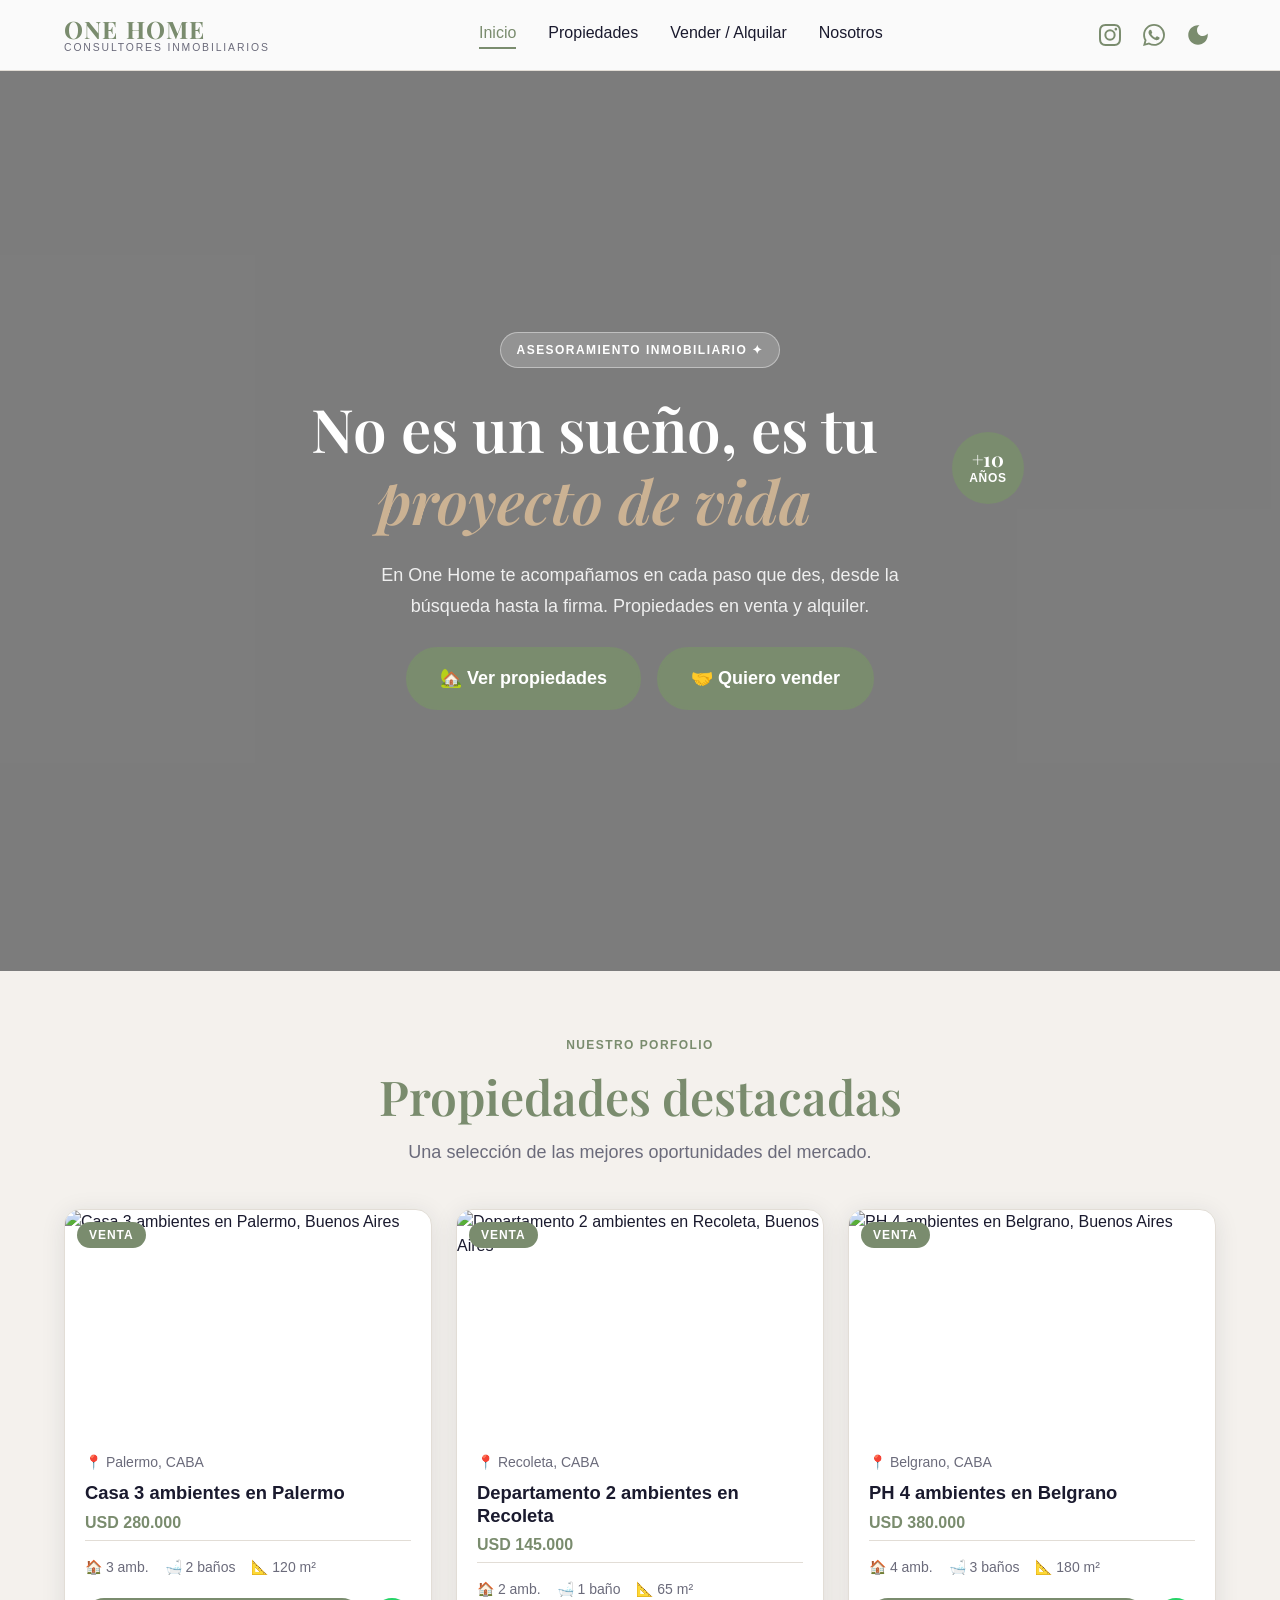
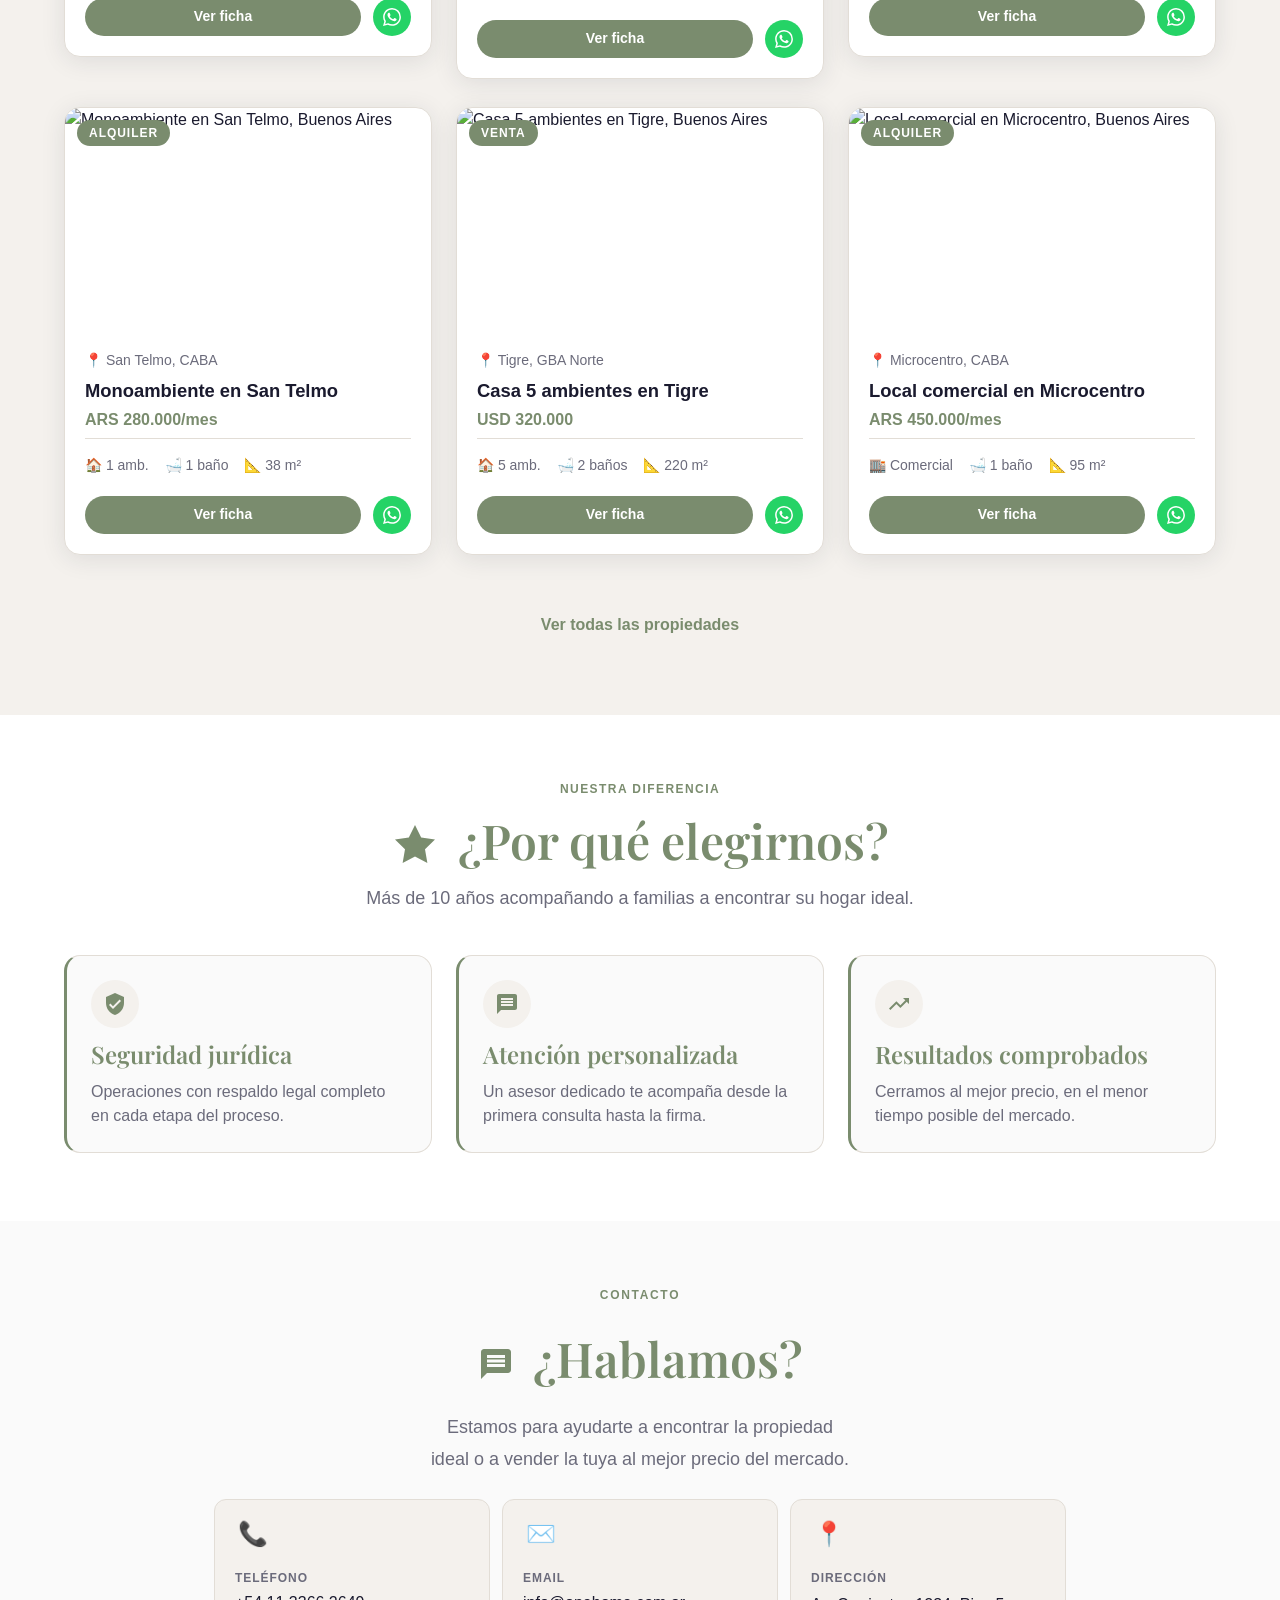
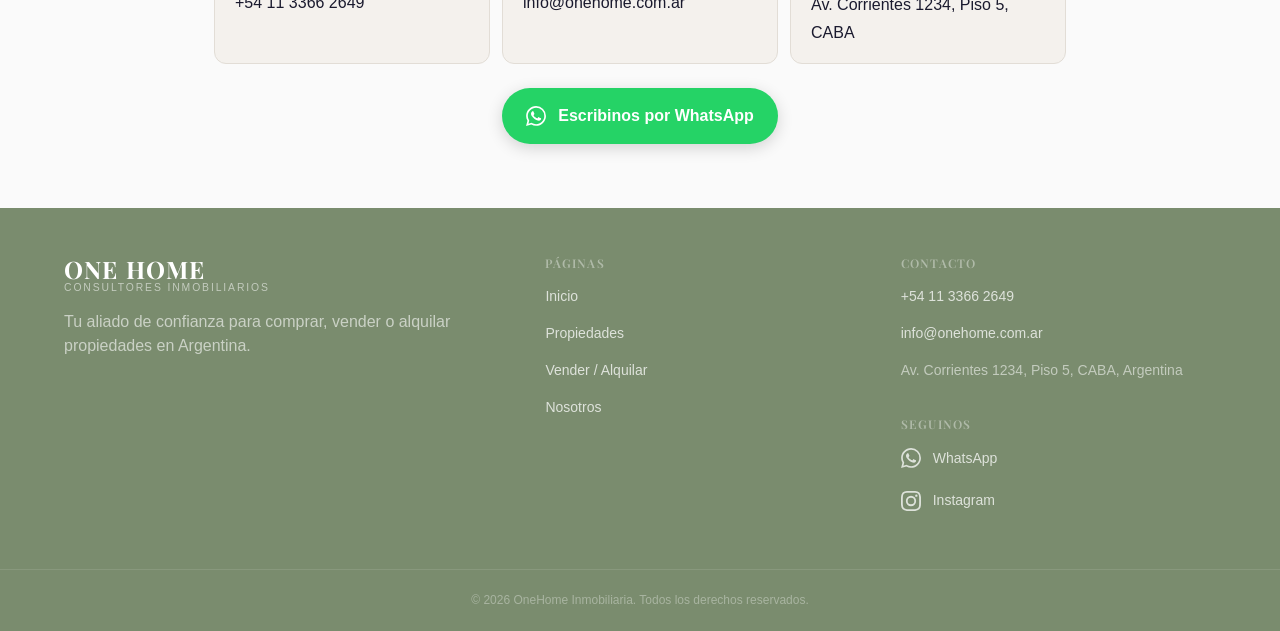
==== commit b930ec29: "Finalizando estilos generales del proyecto" ====
--- a/index.html
+++ b/index.html
@@ -4,13 +4,9 @@
 <head>
   <meta charset="UTF-8" />
   <meta name="viewport" content="width=device-width, initial-scale=1.0" />
-
-  <!-- SEO primario -->
   <title>OneHome Inmobiliaria | Propiedades en Argentina</title>
   <meta name="description"
     content="OneHome Inmobiliaria: encontrá tu propiedad ideal en Argentina. Casas, departamentos y locales en venta y alquiler. Asesoramiento personalizado." />
-
-  <!-- Open Graph para redes sociales -->
   <meta property="og:type" content="website" />
   <meta property="og:title" content="OneHome Inmobiliaria" />
   <meta property="og:description"
@@ -18,8 +14,6 @@
   <meta property="og:image" content="/assets/images/og-home.jpg" />
   <meta property="og:url" content="https://onehome.com.ar/" />
   <meta property="og:locale" content="es_AR" />
-
-  <!-- Datos estructurados Schema.org -->
   <script type="application/ld+json">
       {
         "@context": "https://schema.org",
@@ -40,31 +34,24 @@
           "telephone": "+54-11-0000-0000"
         }
       }
-    </script>
-
-  <!-- Fuentes: Cormorant Garamond (títulos) + DM Sans (cuerpo) -->
-  <link rel="preconnect" href="https://fonts.googleapis.com" />
-  <link rel="preconnect" href="https://fonts.gstatic.com" crossorigin />
+  </script>
+  <link rel="preconnect" href="https://fonts.googleapis.com">
+  <link rel="preconnect" href="https://fonts.gstatic.com" crossorigin>
   <link
-    href="https://fonts.googleapis.com/css2?family=Cormorant+Garamond:ital,wght@0,400;0,500;0,600;0,700;1,400;1,600&family=DM+Sans:wght@400;500;600;700&display=swap"
-    rel="stylesheet" />
-
-  <!-- Estilos -->
+    href="https://fonts.googleapis.com/css2?family=Playfair+Display:ital,wght@0,400;0,600;0,700;1,400&family=Lato:wght@300;400;700&display=swap"
+    rel="stylesheet">
   <link rel="stylesheet" href="/assets/styles/main.css" />
-
-  <!-- Favicon -->
   <link rel="icon" type="image/png" href="/assets/images/icons/favicon.png" />
 </head>
 
 <body>
-
-  <!-- ===================== HEADER ===================== -->
   <header class="header">
     <div class="header__inner">
 
       <!-- Logo -->
       <a href="/" class="header__logo" aria-label="OneHome Inmobiliaria — inicio">
-        <img src="/assets/images/logo.png" alt="Logo OneHome Inmobiliaria" width="160" height="48" />
+        <span class="header__logo-nombre">ONE HOME</span>
+        <span class="header__logo-subtitulo">Consultores Inmobiliarios</span>
       </a>
 
       <!-- Navegación principal -->
@@ -72,12 +59,11 @@
         <ul class="header__nav-list" role="list">
           <li><a href="/" class="header__nav-link" aria-current="page">Inicio</a></li>
           <li><a href="/pages/propiedades.html" class="header__nav-link">Propiedades</a></li>
-          <li><a href="/pages/vender.html" class="header__nav-link">Vender</a></li>
+          <li><a href="/pages/vender.html" class="header__nav-link">Vender / Alquilar</a></li>
           <li><a href="/pages/nosotros.html" class="header__nav-link">Nosotros</a></li>
         </ul>
       </nav>
 
-      <!-- Botón contacto — visible solo en mobile -->
       <a href="#formulario-contacto" class="header__contacto-mobile" aria-label="Ir al formulario de contacto">
         Contacto
       </a>
@@ -85,8 +71,8 @@
       <!-- Controles: redes sociales + toggle de tema -->
       <div class="header__controles" aria-label="Acciones del header">
 
-        <a href="https://instagram.com/onehome" class="header__social-link" target="_blank" rel="noopener noreferrer"
-          aria-label="Seguinos en Instagram">
+        <a href="https://www.instagram.com/onehomeargentina/" class="header__social-link" target="_blank"
+          rel="noopener noreferrer" aria-label="Seguinos en Instagram">
           <svg class="header__social-icono" xmlns="http://www.w3.org/2000/svg" viewBox="0 0 24 24" aria-hidden="true"
             focusable="false">
             <path
@@ -94,7 +80,7 @@
           </svg>
         </a>
 
-        <a href="https://wa.me/541100000000" class="header__social-link" target="_blank" rel="noopener noreferrer"
+        <a href="https://wa.me/541133662649" class="header__social-link" target="_blank" rel="noopener noreferrer"
           aria-label="Contactanos por WhatsApp">
           <svg class="header__social-icono" xmlns="http://www.w3.org/2000/svg" viewBox="0 0 24 24" aria-hidden="true"
             focusable="false">
@@ -104,38 +90,27 @@
         </a>
 
         <button class="theme-toggle" id="theme-toggle" aria-label="Cambiar a modo oscuro">
-          <!-- Sol — se muestra en dark mode para volver a light -->
           <svg class="theme-toggle__sol" viewBox="0 0 24 24" xmlns="http://www.w3.org/2000/svg" aria-hidden="true">
             <path
               d="M12 7c-2.76 0-5 2.24-5 5s2.24 5 5 5 5-2.24 5-5-2.24-5-5-5zM2 13h2c.55 0 1-.45 1-1s-.45-1-1-1H2c-.55 0-1 .45-1 1s.45 1 1 1zm18 0h2c.55 0 1-.45 1-1s-.45-1-1-1h-2c-.55 0-1 .45-1 1s.45 1 1 1zM11 2v2c0 .55.45 1 1 1s1-.45 1-1V2c0-.55-.45-1-1-1s-1 .45-1 1zm0 18v2c0 .55.45 1 1 1s1-.45 1-1v-2c0-.55-.45-1-1-1s-1 .45-1 1zM5.99 4.58c-.39-.39-1.03-.39-1.41 0-.39.39-.39 1.03 0 1.41l1.06 1.06c.39.39 1.03.39 1.41 0s.39-1.03 0-1.41L5.99 4.58zm12.37 12.37c-.39-.39-1.03-.39-1.41 0-.39.39-.39 1.03 0 1.41l1.06 1.06c.39.39 1.03.39 1.41 0 .39-.39.39-1.03 0-1.41l-1.06-1.06zm1.06-10.96c.39-.39.39-1.03 0-1.41-.39-.39-1.03-.39-1.41 0l-1.06 1.06c-.39.39-.39 1.03 0 1.41s1.03.39 1.41 0l1.06-1.06zM7.05 18.36c.39-.39.39-1.03 0-1.41-.39-.39-1.03-.39-1.41 0l-1.06 1.06c-.39.39-.39 1.03 0 1.41s1.03.39 1.41 0l1.06-1.06z" />
           </svg>
-          <!-- Luna — se muestra en light mode para ir a dark -->
           <svg class="theme-toggle__luna" viewBox="0 0 24 24" xmlns="http://www.w3.org/2000/svg" aria-hidden="true">
             <path
               d="M12 3c-4.97 0-9 4.03-9 9s4.03 9 9 9 9-4.03 9-9c0-.46-.04-.92-.1-1.36-.98 1.37-2.58 2.26-4.4 2.26-2.98 0-5.4-2.42-5.4-5.4 0-1.81.89-3.42 2.26-4.4-.44-.06-.9-.1-1.36-.1z" />
           </svg>
         </button>
-
-      </div><!-- /.header__controles -->
-
+      </div>
     </div>
   </header>
 
-  <!-- ===================== MAIN ===================== -->
   <main id="contenido-principal">
-
-    <!-- ---- HERO ---- -->
     <section class="hero" aria-labelledby="hero-titulo">
       <div class="hero__inner">
-
-        <!-- Contenido textual — primero en el DOM para SEO y accesibilidad -->
         <div class="hero__contenido">
-
-          <span class="hero__tag">Inmobiliaria premium ✦</span>
-
+          <span class="hero__tag">Asesoramiento inmobiliario ✦</span>
           <div class="hero__titulo-wrapper">
             <h1 id="hero-titulo" class="hero__titulo">
-              Encontrá la propiedad de <em>tus sueños</em>
+              No es un sueño, es tu <em>proyecto de vida</em>
             </h1>
             <div class="hero__badge" aria-label="Más de 10 años de trayectoria">
               <span class="hero__badge-numero">+10</span>
@@ -144,36 +119,19 @@
           </div>
 
           <p class="hero__subtitulo">
-            En OneHome te acompañamos en cada paso: desde la búsqueda hasta
-            la firma. Propiedades en venta y alquiler en todo el país.
+            En One Home te acompañamos en cada paso que des, desde la búsqueda hasta
+            la firma. Propiedades en venta y alquiler.
           </p>
 
           <div class="hero__acciones">
             <a href="/pages/propiedades.html" class="boton boton--primario boton--grande">
-              Ver propiedades
-            </a>
-            <a href="/pages/vender.html" class="boton boton--secundario boton--grande">
-              Quiero vender
+              🏡 Ver propiedades
+            </a>
+            <a href="/pages/vender.html" class="boton boton--primario boton--grande">
+              🤝 Quiero vender
             </a>
           </div>
 
-          <!-- Estadísticas -->
-          <div class="hero__stats" aria-label="Estadísticas de OneHome">
-            <div class="hero__stat">
-              <span class="hero__stat-numero">+500</span>
-              <span class="hero__stat-label">Propiedades vendidas</span>
-            </div>
-            <div class="hero__stat-sep" aria-hidden="true"></div>
-            <div class="hero__stat">
-              <span class="hero__stat-numero">+10</span>
-              <span class="hero__stat-label">Años de experiencia</span>
-            </div>
-            <div class="hero__stat-sep" aria-hidden="true"></div>
-            <div class="hero__stat">
-              <span class="hero__stat-numero">98%</span>
-              <span class="hero__stat-label">Clientes satisfechos</span>
-            </div>
-          </div>
 
         </div>
 
@@ -186,12 +144,11 @@
       </div>
     </section>
 
-    <!-- ---- PROPIEDADES DESTACADAS ---- -->
     <section class="propiedades-destacadas" aria-labelledby="destacadas-titulo">
       <div class="propiedades-destacadas__inner">
 
         <header class="seccion-header">
-          <p class="seccion-header__eyebrow">Nuestro portfolio</p>
+          <p class="seccion-header__eyebrow">Nuestro porfolio</p>
           <h2 id="destacadas-titulo" class="seccion-header__titulo">
             Propiedades destacadas
           </h2>
@@ -203,235 +160,6 @@
         <!-- TODO: reemplazar con renderizado dinámico desde card-propiedad.js -->
         <ul id="lista-propiedades-destacadas" class="propiedades-destacadas__lista" role="list"
           aria-label="Propiedades destacadas">
-
-          <!-- Card 1 -->
-          <li>
-            <article class="card-propiedad">
-              <div class="card-propiedad__imagen">
-                <img src="https://picsum.photos/seed/casa1/400/300" alt="Casa 3 ambientes en Palermo, Buenos Aires"
-                  width="400" height="300" loading="lazy" />
-                <span class="card-propiedad__tipo">Venta</span>
-                <button class="card-propiedad__favorito" aria-label="Guardar en favoritos">
-                  <svg viewBox="0 0 24 24" xmlns="http://www.w3.org/2000/svg" aria-hidden="true">
-                    <path
-                      d="M16.5 3c-1.74 0-3.41.81-4.5 2.09C10.91 3.81 9.24 3 7.5 3 4.42 3 2 5.42 2 8.5c0 3.78 3.4 6.86 8.55 11.54L12 21.35l1.45-1.32C18.6 15.36 22 12.28 22 8.5 22 5.42 19.58 3 16.5 3z" />
-                  </svg>
-                </button>
-              </div>
-              <div class="card-propiedad__info">
-                <p class="card-propiedad__ubicacion">📍 Palermo, CABA</p>
-                <h3 class="card-propiedad__titulo">Casa 3 ambientes en Palermo</h3>
-                <p class="card-propiedad__precio">USD 280.000</p>
-                <ul class="card-propiedad__datos" role="list" aria-label="Características">
-                  <li class="card-propiedad__dato">🏠 3 amb.</li>
-                  <li class="card-propiedad__dato">🛁 2 baños</li>
-                  <li class="card-propiedad__dato">📐 120 m²</li>
-                </ul>
-                <div class="card-propiedad__acciones">
-                  <a href="/pages/ficha.html" class="card-propiedad__btn-ficha">Ver ficha</a>
-                  <a href="https://wa.me/549xxxxxxxxxx?text=Hola,%20me%20interesa%20la%20casa%20en%20Palermo"
-                    class="card-propiedad__btn-wa" target="_blank" rel="noopener noreferrer"
-                    aria-label="Consultar por WhatsApp">
-                    <svg xmlns="http://www.w3.org/2000/svg" viewBox="0 0 24 24" aria-hidden="true">
-                      <path
-                        d="M17.472 14.382c-.297-.149-1.758-.867-2.03-.967-.273-.099-.471-.148-.67.15-.197.297-.767.966-.94 1.164-.173.199-.347.223-.644.075-.297-.15-1.255-.463-2.39-1.475-.883-.788-1.48-1.761-1.653-2.059-.173-.297-.018-.458.13-.606.134-.133.298-.347.446-.52.149-.174.198-.298.298-.497.099-.198.05-.371-.025-.52-.075-.149-.669-1.612-.916-2.207-.242-.579-.487-.5-.669-.51-.173-.008-.371-.01-.57-.01-.198 0-.52.074-.792.372-.272.297-1.04 1.016-1.04 2.479 0 1.462 1.065 2.875 1.213 3.074.149.198 2.096 3.2 5.077 4.487.709.306 1.262.489 1.694.625.712.227 1.36.195 1.871.118.571-.085 1.758-.719 2.006-1.413.248-.694.248-1.289.173-1.413-.074-.124-.272-.198-.57-.347m-5.421 7.403h-.004a9.87 9.87 0 0 1-5.031-1.378l-.361-.214-3.741.982.998-3.648-.235-.374a9.86 9.86 0 0 1-1.51-5.26c.001-5.45 4.436-9.884 9.888-9.884 2.64 0 5.122 1.03 6.988 2.898a9.825 9.825 0 0 1 2.893 6.994c-.003 5.45-4.437 9.884-9.885 9.884m8.413-18.297A11.815 11.815 0 0 0 12.05 0C5.495 0 .16 5.335.157 11.892c0 2.096.547 4.142 1.588 5.945L.057 24l6.305-1.654a11.882 11.882 0 0 0 5.683 1.448h.005c6.554 0 11.89-5.335 11.893-11.893a11.821 11.821 0 0 0-3.48-8.413Z" />
-                    </svg>
-                  </a>
-                </div>
-              </div>
-            </article>
-          </li>
-
-          <!-- Card 2 -->
-          <li>
-            <article class="card-propiedad">
-              <div class="card-propiedad__imagen">
-                <img src="https://picsum.photos/seed/depto2/400/300"
-                  alt="Departamento 2 ambientes en Recoleta, Buenos Aires" width="400" height="300" loading="lazy" />
-                <span class="card-propiedad__tipo">Venta</span>
-                <button class="card-propiedad__favorito" aria-label="Guardar en favoritos">
-                  <svg viewBox="0 0 24 24" xmlns="http://www.w3.org/2000/svg" aria-hidden="true">
-                    <path
-                      d="M16.5 3c-1.74 0-3.41.81-4.5 2.09C10.91 3.81 9.24 3 7.5 3 4.42 3 2 5.42 2 8.5c0 3.78 3.4 6.86 8.55 11.54L12 21.35l1.45-1.32C18.6 15.36 22 12.28 22 8.5 22 5.42 19.58 3 16.5 3z" />
-                  </svg>
-                </button>
-              </div>
-              <div class="card-propiedad__info">
-                <p class="card-propiedad__ubicacion">📍 Recoleta, CABA</p>
-                <h3 class="card-propiedad__titulo">Departamento 2 ambientes en Recoleta</h3>
-                <p class="card-propiedad__precio">USD 145.000</p>
-                <ul class="card-propiedad__datos" role="list" aria-label="Características">
-                  <li class="card-propiedad__dato">🏠 2 amb.</li>
-                  <li class="card-propiedad__dato">🛁 1 baño</li>
-                  <li class="card-propiedad__dato">📐 65 m²</li>
-                </ul>
-                <div class="card-propiedad__acciones">
-                  <a href="/pages/ficha.html" class="card-propiedad__btn-ficha">Ver ficha</a>
-                  <a href="https://wa.me/549xxxxxxxxxx?text=Hola,%20me%20interesa%20el%20departamento%20en%20Recoleta"
-                    class="card-propiedad__btn-wa" target="_blank" rel="noopener noreferrer"
-                    aria-label="Consultar por WhatsApp">
-                    <svg xmlns="http://www.w3.org/2000/svg" viewBox="0 0 24 24" aria-hidden="true">
-                      <path
-                        d="M17.472 14.382c-.297-.149-1.758-.867-2.03-.967-.273-.099-.471-.148-.67.15-.197.297-.767.966-.94 1.164-.173.199-.347.223-.644.075-.297-.15-1.255-.463-2.39-1.475-.883-.788-1.48-1.761-1.653-2.059-.173-.297-.018-.458.13-.606.134-.133.298-.347.446-.52.149-.174.198-.298.298-.497.099-.198.05-.371-.025-.52-.075-.149-.669-1.612-.916-2.207-.242-.579-.487-.5-.669-.51-.173-.008-.371-.01-.57-.01-.198 0-.52.074-.792.372-.272.297-1.04 1.016-1.04 2.479 0 1.462 1.065 2.875 1.213 3.074.149.198 2.096 3.2 5.077 4.487.709.306 1.262.489 1.694.625.712.227 1.36.195 1.871.118.571-.085 1.758-.719 2.006-1.413.248-.694.248-1.289.173-1.413-.074-.124-.272-.198-.57-.347m-5.421 7.403h-.004a9.87 9.87 0 0 1-5.031-1.378l-.361-.214-3.741.982.998-3.648-.235-.374a9.86 9.86 0 0 1-1.51-5.26c.001-5.45 4.436-9.884 9.888-9.884 2.64 0 5.122 1.03 6.988 2.898a9.825 9.825 0 0 1 2.893 6.994c-.003 5.45-4.437 9.884-9.885 9.884m8.413-18.297A11.815 11.815 0 0 0 12.05 0C5.495 0 .16 5.335.157 11.892c0 2.096.547 4.142 1.588 5.945L.057 24l6.305-1.654a11.882 11.882 0 0 0 5.683 1.448h.005c6.554 0 11.89-5.335 11.893-11.893a11.821 11.821 0 0 0-3.48-8.413Z" />
-                    </svg>
-                  </a>
-                </div>
-              </div>
-            </article>
-          </li>
-
-          <!-- Card 3 -->
-          <li>
-            <article class="card-propiedad">
-              <div class="card-propiedad__imagen">
-                <img src="https://picsum.photos/seed/ph3/400/300" alt="PH 4 ambientes en Belgrano, Buenos Aires"
-                  width="400" height="300" loading="lazy" />
-                <span class="card-propiedad__tipo">Venta</span>
-                <button class="card-propiedad__favorito" aria-label="Guardar en favoritos">
-                  <svg viewBox="0 0 24 24" xmlns="http://www.w3.org/2000/svg" aria-hidden="true">
-                    <path
-                      d="M16.5 3c-1.74 0-3.41.81-4.5 2.09C10.91 3.81 9.24 3 7.5 3 4.42 3 2 5.42 2 8.5c0 3.78 3.4 6.86 8.55 11.54L12 21.35l1.45-1.32C18.6 15.36 22 12.28 22 8.5 22 5.42 19.58 3 16.5 3z" />
-                  </svg>
-                </button>
-              </div>
-              <div class="card-propiedad__info">
-                <p class="card-propiedad__ubicacion">📍 Belgrano, CABA</p>
-                <h3 class="card-propiedad__titulo">PH 4 ambientes en Belgrano</h3>
-                <p class="card-propiedad__precio">USD 380.000</p>
-                <ul class="card-propiedad__datos" role="list" aria-label="Características">
-                  <li class="card-propiedad__dato">🏠 4 amb.</li>
-                  <li class="card-propiedad__dato">🛁 3 baños</li>
-                  <li class="card-propiedad__dato">📐 180 m²</li>
-                </ul>
-                <div class="card-propiedad__acciones">
-                  <a href="/pages/ficha.html" class="card-propiedad__btn-ficha">Ver ficha</a>
-                  <a href="https://wa.me/549xxxxxxxxxx?text=Hola,%20me%20interesa%20el%20PH%20en%20Belgrano"
-                    class="card-propiedad__btn-wa" target="_blank" rel="noopener noreferrer"
-                    aria-label="Consultar por WhatsApp">
-                    <svg xmlns="http://www.w3.org/2000/svg" viewBox="0 0 24 24" aria-hidden="true">
-                      <path
-                        d="M17.472 14.382c-.297-.149-1.758-.867-2.03-.967-.273-.099-.471-.148-.67.15-.197.297-.767.966-.94 1.164-.173.199-.347.223-.644.075-.297-.15-1.255-.463-2.39-1.475-.883-.788-1.48-1.761-1.653-2.059-.173-.297-.018-.458.13-.606.134-.133.298-.347.446-.52.149-.174.198-.298.298-.497.099-.198.05-.371-.025-.52-.075-.149-.669-1.612-.916-2.207-.242-.579-.487-.5-.669-.51-.173-.008-.371-.01-.57-.01-.198 0-.52.074-.792.372-.272.297-1.04 1.016-1.04 2.479 0 1.462 1.065 2.875 1.213 3.074.149.198 2.096 3.2 5.077 4.487.709.306 1.262.489 1.694.625.712.227 1.36.195 1.871.118.571-.085 1.758-.719 2.006-1.413.248-.694.248-1.289.173-1.413-.074-.124-.272-.198-.57-.347m-5.421 7.403h-.004a9.87 9.87 0 0 1-5.031-1.378l-.361-.214-3.741.982.998-3.648-.235-.374a9.86 9.86 0 0 1-1.51-5.26c.001-5.45 4.436-9.884 9.888-9.884 2.64 0 5.122 1.03 6.988 2.898a9.825 9.825 0 0 1 2.893 6.994c-.003 5.45-4.437 9.884-9.885 9.884m8.413-18.297A11.815 11.815 0 0 0 12.05 0C5.495 0 .16 5.335.157 11.892c0 2.096.547 4.142 1.588 5.945L.057 24l6.305-1.654a11.882 11.882 0 0 0 5.683 1.448h.005c6.554 0 11.89-5.335 11.893-11.893a11.821 11.821 0 0 0-3.48-8.413Z" />
-                    </svg>
-                  </a>
-                </div>
-              </div>
-            </article>
-          </li>
-
-          <!-- Card 4 -->
-          <li>
-            <article class="card-propiedad">
-              <div class="card-propiedad__imagen">
-                <img src="https://picsum.photos/seed/mono4/400/300" alt="Monoambiente en San Telmo, Buenos Aires"
-                  width="400" height="300" loading="lazy" />
-                <span class="card-propiedad__tipo">Alquiler</span>
-                <button class="card-propiedad__favorito" aria-label="Guardar en favoritos">
-                  <svg viewBox="0 0 24 24" xmlns="http://www.w3.org/2000/svg" aria-hidden="true">
-                    <path
-                      d="M16.5 3c-1.74 0-3.41.81-4.5 2.09C10.91 3.81 9.24 3 7.5 3 4.42 3 2 5.42 2 8.5c0 3.78 3.4 6.86 8.55 11.54L12 21.35l1.45-1.32C18.6 15.36 22 12.28 22 8.5 22 5.42 19.58 3 16.5 3z" />
-                  </svg>
-                </button>
-              </div>
-              <div class="card-propiedad__info">
-                <p class="card-propiedad__ubicacion">📍 San Telmo, CABA</p>
-                <h3 class="card-propiedad__titulo">Monoambiente en San Telmo</h3>
-                <p class="card-propiedad__precio">ARS 280.000/mes</p>
-                <ul class="card-propiedad__datos" role="list" aria-label="Características">
-                  <li class="card-propiedad__dato">🏠 1 amb.</li>
-                  <li class="card-propiedad__dato">🛁 1 baño</li>
-                  <li class="card-propiedad__dato">📐 38 m²</li>
-                </ul>
-                <div class="card-propiedad__acciones">
-                  <a href="/pages/ficha.html" class="card-propiedad__btn-ficha">Ver ficha</a>
-                  <a href="https://wa.me/549xxxxxxxxxx?text=Hola,%20me%20interesa%20el%20monoambiente%20en%20San%20Telmo"
-                    class="card-propiedad__btn-wa" target="_blank" rel="noopener noreferrer"
-                    aria-label="Consultar por WhatsApp">
-                    <svg xmlns="http://www.w3.org/2000/svg" viewBox="0 0 24 24" aria-hidden="true">
-                      <path
-                        d="M17.472 14.382c-.297-.149-1.758-.867-2.03-.967-.273-.099-.471-.148-.67.15-.197.297-.767.966-.94 1.164-.173.199-.347.223-.644.075-.297-.15-1.255-.463-2.39-1.475-.883-.788-1.48-1.761-1.653-2.059-.173-.297-.018-.458.13-.606.134-.133.298-.347.446-.52.149-.174.198-.298.298-.497.099-.198.05-.371-.025-.52-.075-.149-.669-1.612-.916-2.207-.242-.579-.487-.5-.669-.51-.173-.008-.371-.01-.57-.01-.198 0-.52.074-.792.372-.272.297-1.04 1.016-1.04 2.479 0 1.462 1.065 2.875 1.213 3.074.149.198 2.096 3.2 5.077 4.487.709.306 1.262.489 1.694.625.712.227 1.36.195 1.871.118.571-.085 1.758-.719 2.006-1.413.248-.694.248-1.289.173-1.413-.074-.124-.272-.198-.57-.347m-5.421 7.403h-.004a9.87 9.87 0 0 1-5.031-1.378l-.361-.214-3.741.982.998-3.648-.235-.374a9.86 9.86 0 0 1-1.51-5.26c.001-5.45 4.436-9.884 9.888-9.884 2.64 0 5.122 1.03 6.988 2.898a9.825 9.825 0 0 1 2.893 6.994c-.003 5.45-4.437 9.884-9.885 9.884m8.413-18.297A11.815 11.815 0 0 0 12.05 0C5.495 0 .16 5.335.157 11.892c0 2.096.547 4.142 1.588 5.945L.057 24l6.305-1.654a11.882 11.882 0 0 0 5.683 1.448h.005c6.554 0 11.89-5.335 11.893-11.893a11.821 11.821 0 0 0-3.48-8.413Z" />
-                    </svg>
-                  </a>
-                </div>
-              </div>
-            </article>
-          </li>
-
-          <!-- Card 5 -->
-          <li>
-            <article class="card-propiedad">
-              <div class="card-propiedad__imagen">
-                <img src="https://picsum.photos/seed/casa5/400/300" alt="Casa 5 ambientes en Tigre, Buenos Aires"
-                  width="400" height="300" loading="lazy" />
-                <span class="card-propiedad__tipo">Venta</span>
-                <button class="card-propiedad__favorito" aria-label="Guardar en favoritos">
-                  <svg viewBox="0 0 24 24" xmlns="http://www.w3.org/2000/svg" aria-hidden="true">
-                    <path
-                      d="M16.5 3c-1.74 0-3.41.81-4.5 2.09C10.91 3.81 9.24 3 7.5 3 4.42 3 2 5.42 2 8.5c0 3.78 3.4 6.86 8.55 11.54L12 21.35l1.45-1.32C18.6 15.36 22 12.28 22 8.5 22 5.42 19.58 3 16.5 3z" />
-                  </svg>
-                </button>
-              </div>
-              <div class="card-propiedad__info">
-                <p class="card-propiedad__ubicacion">📍 Tigre, GBA Norte</p>
-                <h3 class="card-propiedad__titulo">Casa 5 ambientes en Tigre</h3>
-                <p class="card-propiedad__precio">USD 320.000</p>
-                <ul class="card-propiedad__datos" role="list" aria-label="Características">
-                  <li class="card-propiedad__dato">🏠 5 amb.</li>
-                  <li class="card-propiedad__dato">🛁 2 baños</li>
-                  <li class="card-propiedad__dato">📐 220 m²</li>
-                </ul>
-                <div class="card-propiedad__acciones">
-                  <a href="/pages/ficha.html" class="card-propiedad__btn-ficha">Ver ficha</a>
-                  <a href="https://wa.me/549xxxxxxxxxx?text=Hola,%20me%20interesa%20la%20casa%20en%20Tigre"
-                    class="card-propiedad__btn-wa" target="_blank" rel="noopener noreferrer"
-                    aria-label="Consultar por WhatsApp">
-                    <svg xmlns="http://www.w3.org/2000/svg" viewBox="0 0 24 24" aria-hidden="true">
-                      <path
-                        d="M17.472 14.382c-.297-.149-1.758-.867-2.03-.967-.273-.099-.471-.148-.67.15-.197.297-.767.966-.94 1.164-.173.199-.347.223-.644.075-.297-.15-1.255-.463-2.39-1.475-.883-.788-1.48-1.761-1.653-2.059-.173-.297-.018-.458.13-.606.134-.133.298-.347.446-.52.149-.174.198-.298.298-.497.099-.198.05-.371-.025-.52-.075-.149-.669-1.612-.916-2.207-.242-.579-.487-.5-.669-.51-.173-.008-.371-.01-.57-.01-.198 0-.52.074-.792.372-.272.297-1.04 1.016-1.04 2.479 0 1.462 1.065 2.875 1.213 3.074.149.198 2.096 3.2 5.077 4.487.709.306 1.262.489 1.694.625.712.227 1.36.195 1.871.118.571-.085 1.758-.719 2.006-1.413.248-.694.248-1.289.173-1.413-.074-.124-.272-.198-.57-.347m-5.421 7.403h-.004a9.87 9.87 0 0 1-5.031-1.378l-.361-.214-3.741.982.998-3.648-.235-.374a9.86 9.86 0 0 1-1.51-5.26c.001-5.45 4.436-9.884 9.888-9.884 2.64 0 5.122 1.03 6.988 2.898a9.825 9.825 0 0 1 2.893 6.994c-.003 5.45-4.437 9.884-9.885 9.884m8.413-18.297A11.815 11.815 0 0 0 12.05 0C5.495 0 .16 5.335.157 11.892c0 2.096.547 4.142 1.588 5.945L.057 24l6.305-1.654a11.882 11.882 0 0 0 5.683 1.448h.005c6.554 0 11.89-5.335 11.893-11.893a11.821 11.821 0 0 0-3.48-8.413Z" />
-                    </svg>
-                  </a>
-                </div>
-              </div>
-            </article>
-          </li>
-
-          <!-- Card 6 -->
-          <li>
-            <article class="card-propiedad">
-              <div class="card-propiedad__imagen">
-                <img src="https://picsum.photos/seed/local6/400/300" alt="Local comercial en Microcentro, Buenos Aires"
-                  width="400" height="300" loading="lazy" />
-                <span class="card-propiedad__tipo">Alquiler</span>
-                <button class="card-propiedad__favorito" aria-label="Guardar en favoritos">
-                  <svg viewBox="0 0 24 24" xmlns="http://www.w3.org/2000/svg" aria-hidden="true">
-                    <path
-                      d="M16.5 3c-1.74 0-3.41.81-4.5 2.09C10.91 3.81 9.24 3 7.5 3 4.42 3 2 5.42 2 8.5c0 3.78 3.4 6.86 8.55 11.54L12 21.35l1.45-1.32C18.6 15.36 22 12.28 22 8.5 22 5.42 19.58 3 16.5 3z" />
-                  </svg>
-                </button>
-              </div>
-              <div class="card-propiedad__info">
-                <p class="card-propiedad__ubicacion">📍 Microcentro, CABA</p>
-                <h3 class="card-propiedad__titulo">Local comercial en Microcentro</h3>
-                <p class="card-propiedad__precio">ARS 450.000/mes</p>
-                <ul class="card-propiedad__datos" role="list" aria-label="Características">
-                  <li class="card-propiedad__dato">🏬 Comercial</li>
-                  <li class="card-propiedad__dato">🛁 1 baño</li>
-                  <li class="card-propiedad__dato">📐 95 m²</li>
-                </ul>
-                <div class="card-propiedad__acciones">
-                  <a href="/pages/ficha.html" class="card-propiedad__btn-ficha">Ver ficha</a>
-                  <a href="https://wa.me/549xxxxxxxxxx?text=Hola,%20me%20interesa%20el%20local%20en%20Microcentro"
-                    class="card-propiedad__btn-wa" target="_blank" rel="noopener noreferrer"
-                    aria-label="Consultar por WhatsApp">
-                    <svg xmlns="http://www.w3.org/2000/svg" viewBox="0 0 24 24" aria-hidden="true">
-                      <path
-                        d="M17.472 14.382c-.297-.149-1.758-.867-2.03-.967-.273-.099-.471-.148-.67.15-.197.297-.767.966-.94 1.164-.173.199-.347.223-.644.075-.297-.15-1.255-.463-2.39-1.475-.883-.788-1.48-1.761-1.653-2.059-.173-.297-.018-.458.13-.606.134-.133.298-.347.446-.52.149-.174.198-.298.298-.497.099-.198.05-.371-.025-.52-.075-.149-.669-1.612-.916-2.207-.242-.579-.487-.5-.669-.51-.173-.008-.371-.01-.57-.01-.198 0-.52.074-.792.372-.272.297-1.04 1.016-1.04 2.479 0 1.462 1.065 2.875 1.213 3.074.149.198 2.096 3.2 5.077 4.487.709.306 1.262.489 1.694.625.712.227 1.36.195 1.871.118.571-.085 1.758-.719 2.006-1.413.248-.694.248-1.289.173-1.413-.074-.124-.272-.198-.57-.347m-5.421 7.403h-.004a9.87 9.87 0 0 1-5.031-1.378l-.361-.214-3.741.982.998-3.648-.235-.374a9.86 9.86 0 0 1-1.51-5.26c.001-5.45 4.436-9.884 9.888-9.884 2.64 0 5.122 1.03 6.988 2.898a9.825 9.825 0 0 1 2.893 6.994c-.003 5.45-4.437 9.884-9.885 9.884m8.413-18.297A11.815 11.815 0 0 0 12.05 0C5.495 0 .16 5.335.157 11.892c0 2.096.547 4.142 1.588 5.945L.057 24l6.305-1.654a11.882 11.882 0 0 0 5.683 1.448h.005c6.554 0 11.89-5.335 11.893-11.893a11.821 11.821 0 0 0-3.48-8.413Z" />
-                    </svg>
-                  </a>
-                </div>
-              </div>
-            </article>
-          </li>
-
         </ul>
 
         <div class="propiedades-destacadas__pie">
@@ -443,13 +171,15 @@
       </div>
     </section>
 
-    <!-- ---- POR QUÉ ELEGIRNOS ---- -->
     <section class="por-que-elegirnos" aria-labelledby="elegirnos-titulo">
       <div class="por-que-elegirnos__inner">
 
         <header class="seccion-header">
           <p class="seccion-header__eyebrow">Nuestra diferencia</p>
           <h2 id="elegirnos-titulo" class="seccion-header__titulo">
+            <svg class="seccion-header__icono" viewBox="0 0 24 24" xmlns="http://www.w3.org/2000/svg" aria-hidden="true" focusable="false">
+              <path d="M12 2l3.09 6.26L22 9.27l-5 4.87L18.18 21 12 17.77 5.82 21 7 14.14 2 9.27l6.91-1.01L12 2z"/>
+            </svg>
             ¿Por qué elegirnos?
           </h2>
           <p class="seccion-header__descripcion">
@@ -458,23 +188,6 @@
         </header>
 
         <ul class="por-que-elegirnos__lista" role="list">
-
-          <!-- Experiencia -->
-          <li>
-            <article class="ventaja">
-              <div class="ventaja__icono" aria-hidden="true">
-                <svg viewBox="0 0 24 24" xmlns="http://www.w3.org/2000/svg">
-                  <path
-                    d="M19 5h-2V3H7v2H5c-1.1 0-2 .9-2 2v1c0 2.55 1.92 4.63 4.39 4.94.63 1.5 1.98 2.63 3.61 2.96V19H7v2h10v-2h-4v-3.1c1.63-.33 2.98-1.46 3.61-2.96C19.08 12.63 21 10.55 21 8V7c0-1.1-.9-2-2-2zM5 8V7h2v3.82C5.84 10.4 5 9.29 5 8zm14 0c0 1.29-.84 2.4-2 2.82V7h2v1z" />
-                </svg>
-              </div>
-              <h3 class="ventaja__titulo">Experiencia</h3>
-              <p class="ventaja__descripcion">+500 operaciones exitosas en 10 años de trayectoria en el mercado
-                argentino.</p>
-            </article>
-          </li>
-
-          <!-- Confianza -->
           <li>
             <article class="ventaja">
               <div class="ventaja__icono" aria-hidden="true">
@@ -488,7 +201,6 @@
             </article>
           </li>
 
-          <!-- Atención -->
           <li>
             <article class="ventaja">
               <div class="ventaja__icono" aria-hidden="true">
@@ -503,7 +215,6 @@
             </article>
           </li>
 
-          <!-- Resultados -->
           <li>
             <article class="ventaja">
               <div class="ventaja__icono" aria-hidden="true">
@@ -515,20 +226,20 @@
               <p class="ventaja__descripcion">Cerramos al mejor precio, en el menor tiempo posible del mercado.</p>
             </article>
           </li>
-
-        </ul>
-
+        </ul>
       </div>
     </section>
 
-    <!-- ---- CONTACTO ---- -->
     <section class="contacto" aria-labelledby="contacto-titulo" id="formulario-contacto">
       <div class="contacto__inner">
-
-        <!-- Col izquierda: información de contacto -->
         <div class="contacto__info">
           <p class="contacto__eyebrow">Contacto</p>
-          <h2 id="contacto-titulo" class="contacto__titulo">¿Hablamos?</h2>
+          <h2 id="contacto-titulo" class="contacto__titulo">
+            <svg class="contacto__titulo-icono" viewBox="0 0 24 24" xmlns="http://www.w3.org/2000/svg" aria-hidden="true" focusable="false">
+              <path d="M20 2H4c-1.1 0-2 .9-2 2v18l4-4h14c1.1 0 2-.9 2-2V4c0-1.1-.9-2-2-2zm-2 12H6v-2h12v2zm0-3H6V9h12v2zm0-3H6V6h12v2z"/>
+            </svg>
+            ¿Hablamos?
+          </h2>
           <p class="contacto__descripcion">
             Estamos para ayudarte a encontrar la propiedad ideal o a vender la tuya al mejor precio del mercado.
           </p>
@@ -538,7 +249,7 @@
               <span class="contacto__card-icono" aria-hidden="true">📞</span>
               <div>
                 <p class="contacto__card-label">Teléfono</p>
-                <a href="tel:+541100000000" class="contacto__card-valor">+54 11 0000-0000</a>
+                <a href="tel:+541100000000" class="contacto__card-valor">+54 11 3366 2649</a>
               </div>
             </div>
             <div class="contacto__card">
@@ -569,41 +280,36 @@
         </div>
       </div>
     </section>
-
   </main>
 
-  <!-- ===================== FOOTER ===================== -->
   <footer class="footer">
     <div class="footer__inner">
-
-      <!-- Col 1: Logo y descripción -->
       <div class="footer__marca">
-        <a href="/" aria-label="OneHome Inmobiliaria — inicio">
-          <img src="/assets/images/logo-blanco.png" alt="Logo OneHome Inmobiliaria" width="140" height="42" />
+        <a href="/" class="footer__logo" aria-label="OneHome Inmobiliaria — inicio">
+          <span class="footer__logo-nombre">ONE HOME</span>
+          <span class="footer__logo-subtitulo">Consultores Inmobiliarios</span>
         </a>
         <p class="footer__descripcion">
           Tu aliado de confianza para comprar, vender o alquilar propiedades en Argentina.
         </p>
       </div>
 
-      <!-- Col 2: Navegación -->
       <nav class="footer__nav" aria-label="Navegación del footer">
         <h3 class="footer__nav-titulo">Páginas</h3>
         <ul class="footer__nav-lista" role="list">
           <li><a href="/" class="footer__nav-link">Inicio</a></li>
           <li><a href="/pages/propiedades.html" class="footer__nav-link">Propiedades</a></li>
-          <li><a href="/pages/vender.html" class="footer__nav-link">Vender</a></li>
+          <li><a href="/pages/vender.html" class="footer__nav-link">Vender / Alquilar</a></li>
           <li><a href="/pages/nosotros.html" class="footer__nav-link">Nosotros</a></li>
         </ul>
       </nav>
 
-      <!-- Col 3: Contacto + redes sociales -->
       <address class="footer__contacto">
         <h3 class="footer__contacto-titulo">Contacto</h3>
         <ul class="footer__contacto-lista" role="list">
           <li>
-            <a href="tel:+541100000000" class="footer__contacto-link">
-              +54 11 0000-0000
+            <a href="tel:+541133662649" class="footer__contacto-link">
+              +54 11 3366 2649
             </a>
           </li>
           <li>
@@ -619,7 +325,7 @@
         <h3 class="footer__social-titulo">Seguinos</h3>
         <ul class="footer__social-lista" role="list">
           <li>
-            <a href="https://wa.me/549xxxxxxxxxx" class="footer__social-link" target="_blank" rel="noopener noreferrer"
+            <a href="https://wa.me/5491133662649" class="footer__social-link" target="_blank" rel="noopener noreferrer"
               aria-label="Contactar por WhatsApp">
               <svg class="footer__social-icono" xmlns="http://www.w3.org/2000/svg" viewBox="0 0 24 24"
                 aria-hidden="true" focusable="false">
@@ -630,7 +336,7 @@
             </a>
           </li>
           <li>
-            <a href="https://instagram.com/onehome" class="footer__social-link" target="_blank"
+            <a href="https://instagram.com/onehomeargentina" class="footer__social-link" target="_blank"
               rel="noopener noreferrer" aria-label="OneHome en Instagram">
               <svg class="footer__social-icono" xmlns="http://www.w3.org/2000/svg" viewBox="0 0 24 24"
                 aria-hidden="true" focusable="false">
@@ -651,10 +357,8 @@
         &copy; 2026 OneHome Inmobiliaria. Todos los derechos reservados.
       </p>
     </div>
-
   </footer>
 
-  <!-- ===================== NAV MOBILE ===================== -->
   <nav class="nav-mobile" aria-label="Navegación móvil">
     <ul class="nav-mobile__list" role="list">
 
@@ -696,12 +400,12 @@
           <span>Nosotros</span>
         </a>
       </li>
-
     </ul>
   </nav>
 
   <!-- Scripts -->
   <script type="module" src="/assets/js/main.js"></script>
+  <script type="module" src="/assets/js/pages/features-cards.js"></script>
 
 </body>
 
--- a/assets/styles/main.css
+++ b/assets/styles/main.css
@@ -3,25 +3,23 @@
    El orden importa: reset → variables → tipografía → componentes → páginas
    ========================================================= */
 
-/* --- Capa base --- */
+/* === BASE === */
 @import './base/reset.css';
 @import './base/variables.css';
 @import './base/typography.css';
 @import './base/animations.css';
 
-/* --- Componentes (agregar cuando se creen) --- */
+/* === COMPONENTS === */
 @import './components/theme-toggle.css';
 @import './components/header.css';
-@import './components/hero.css';
 @import './components/footer.css';
 @import './components/cards.css';
-@import './components/features.css';
-@import './components/contacto.css';
-/* @import './components/boton.css'; */
-/* @import './components/formulario.css'; */
 
-/* --- Páginas (agregar cuando se creen) --- */
-/* @import './pages/home.css'; */
-/* @import './pages/propiedades.css'; */
-/* @import './pages/vender.css'; */
+/* === PAGES === */
+@import './pages/home.css';
+/* nosotros.css primero: define la base de .hero-interno (overlay + z-index) */
 @import './pages/nosotros.css';
+/* propiedades y vender sobreescriben solo el background-image del hero */
+@import './pages/propiedades.css';
+@import './pages/vender.css';
+@import './pages/ficha.css';
